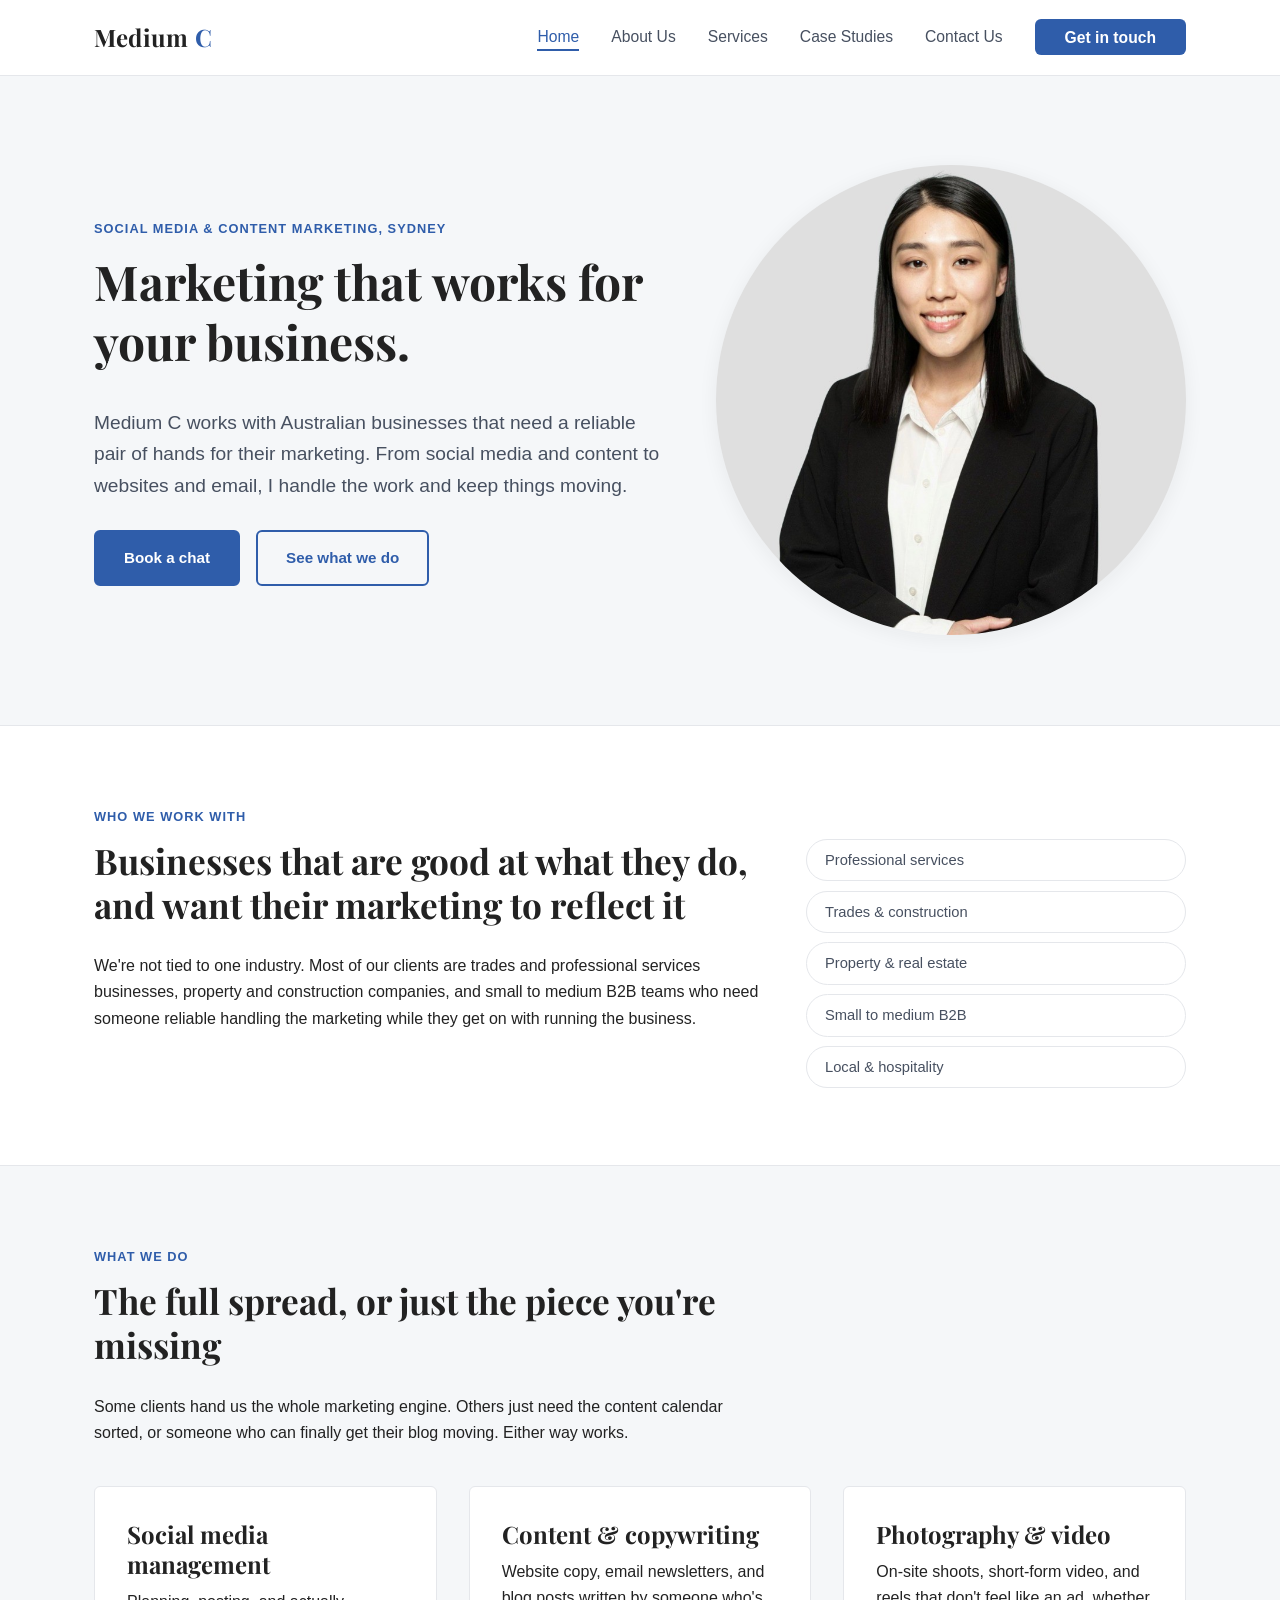
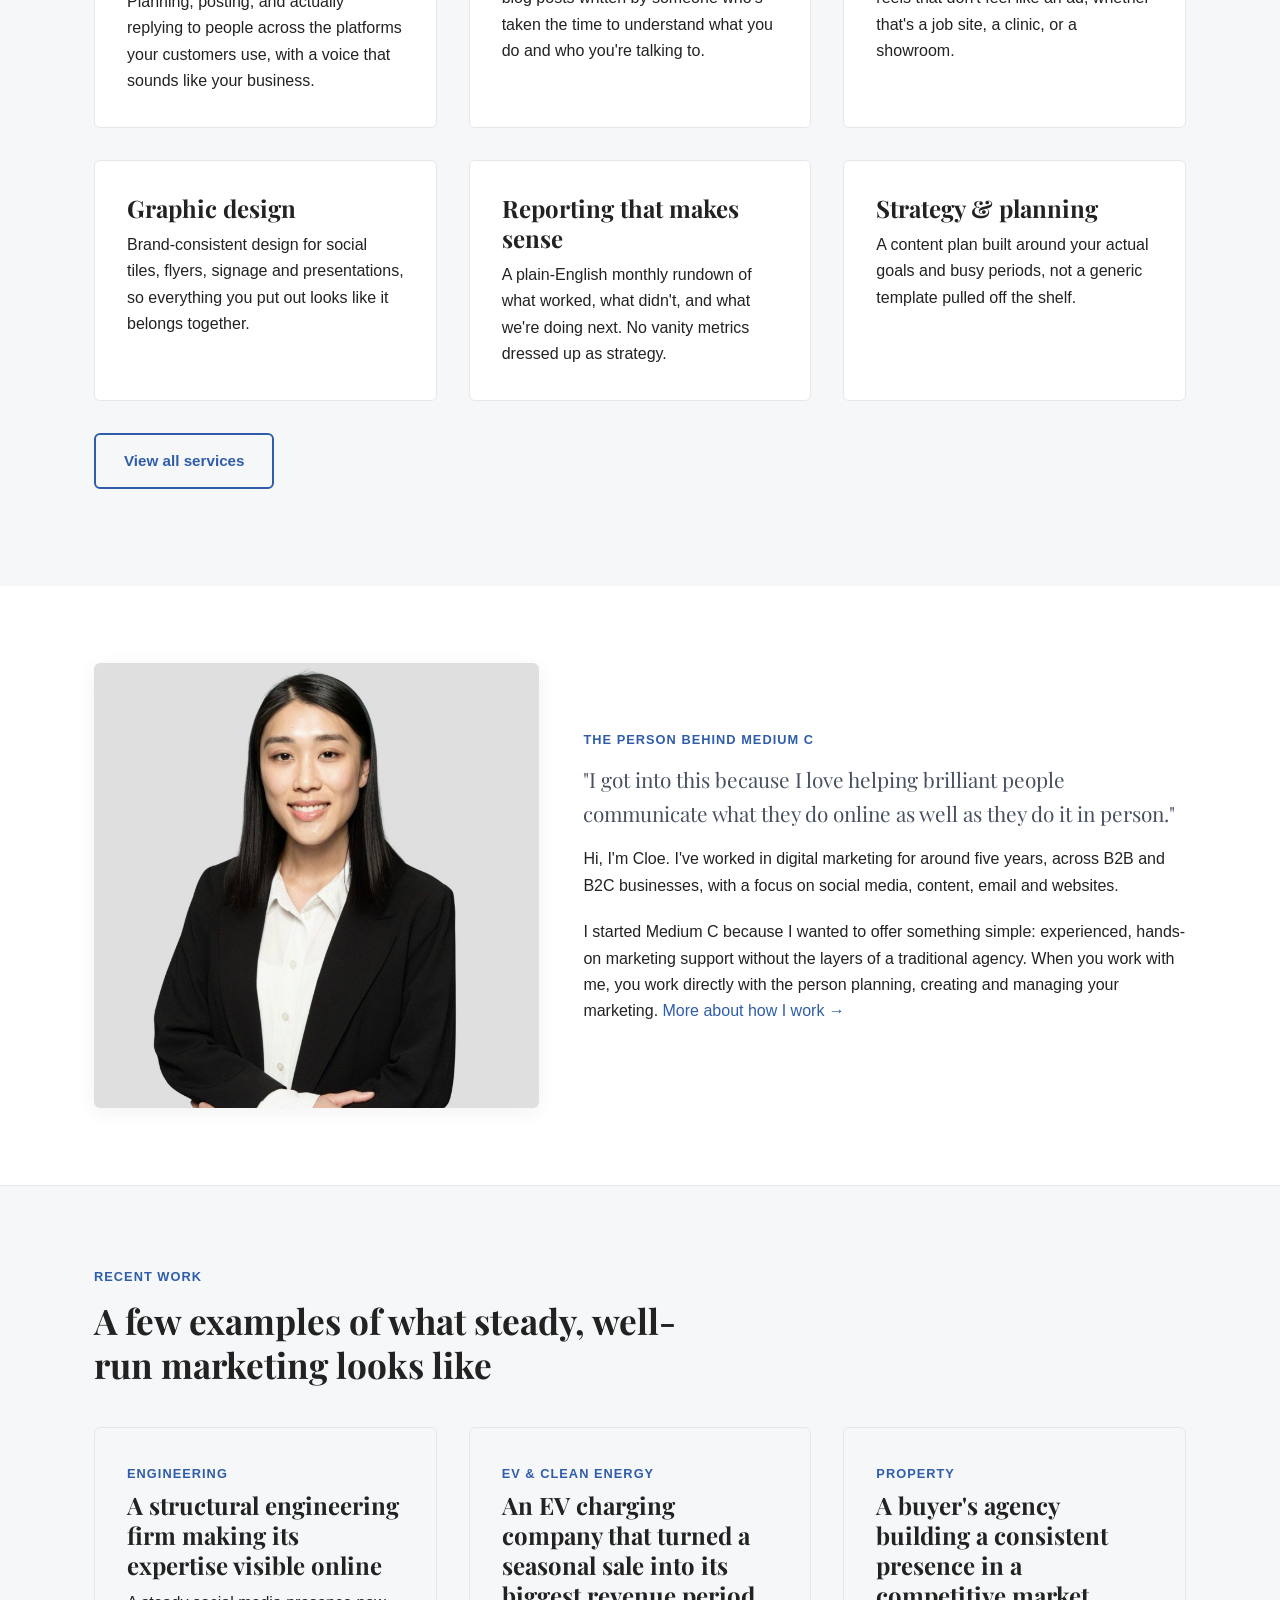
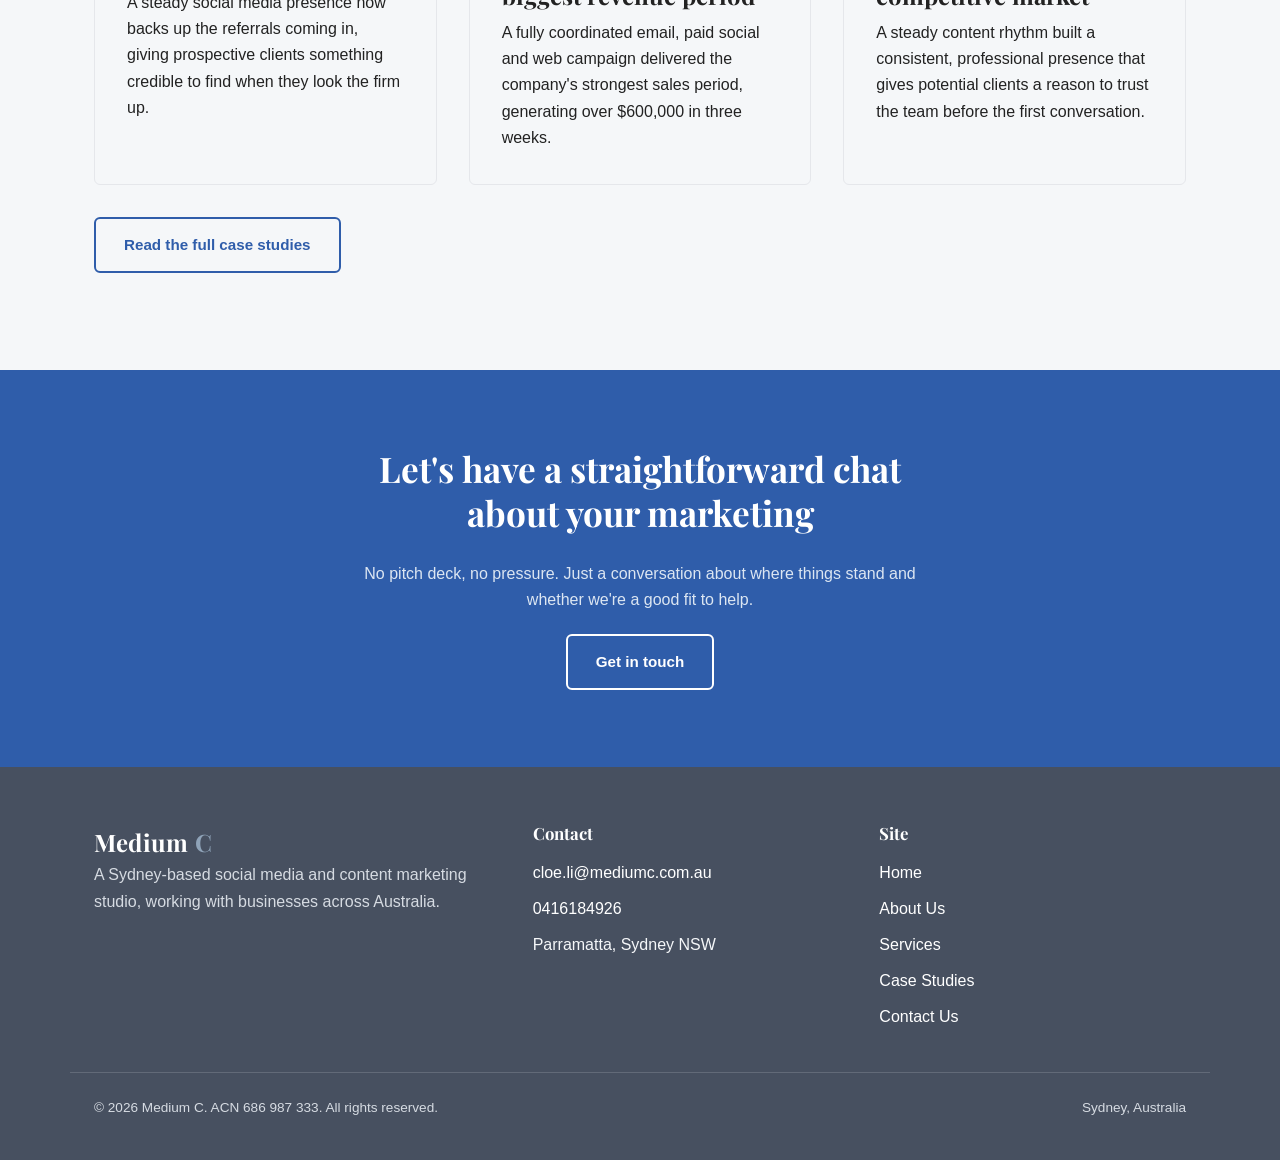
==== index.html @ 36d75d63 "Initial commit: Medium C marketing website Static multi-page site (Home, About, Services, Case Studi" ====
<!doctype html>
<html lang="en-AU">
<head>
  <meta charset="UTF-8">
  <meta name="viewport" content="width=device-width, initial-scale=1">
  <title>Medium C | Social Media &amp; Content Marketing, Sydney</title>
  <meta name="description" content="Medium C is a Sydney-based social media and content marketing studio helping businesses across professional services, trades, health, property and B2B tell their story well.">
  <link rel="preconnect" href="https://fonts.googleapis.com">
  <link rel="preconnect" href="https://fonts.gstatic.com" crossorigin>
  <link href="https://fonts.googleapis.com/css2?family=Playfair+Display:wght@600;700&display=swap" rel="stylesheet">
  <link rel="stylesheet" href="css/style.css">
</head>
<body>

  <a class="skip-link" href="#main">Skip to main content</a>

  <!-- ================= HEADER (shared across all pages) ================= -->
  <header class="site-header">
    <div class="container site-header__inner">
      <a class="logo" href="index.html">Medium <span>C</span></a>

      <button class="nav-toggle" type="button" aria-expanded="false" aria-controls="main-nav">
        <span class="visually-hidden">Menu</span>
        <span class="nav-toggle__bar"></span>
        <span class="nav-toggle__bar"></span>
        <span class="nav-toggle__bar"></span>
      </button>

      <nav class="main-nav" id="main-nav" aria-label="Primary">
        <ul class="main-nav__list">
          <li><a href="index.html" aria-current="page">Home</a></li>
          <li><a href="about.html">About Us</a></li>
          <li><a href="services.html">Services</a></li>
          <li><a href="case-studies.html">Case Studies</a></li>
          <li><a href="contact.html">Contact Us</a></li>
          <li><a class="btn btn--primary" href="contact.html">Get in touch</a></li>
        </ul>
      </nav>
    </div>
  </header>

  <main id="main">

    <!-- ================= HERO ================= -->
    <section class="hero">
      <div class="container hero__inner">
        <div>
          <p class="eyebrow">Social media &amp; content marketing, Sydney</p>
          <h1>Marketing that works for your business.</h1>
          <p class="lede">Medium C works with Australian businesses that need a reliable pair of hands for their marketing. From social media and content to websites and email, I handle the work and keep things moving.</p>
          <div class="hero__actions">
            <a class="btn btn--primary" href="contact.html">Book a chat</a>
            <a class="btn btn--outline" href="services.html">See what we do</a>
          </div>
        </div>
        <div>
          <img class="hero__image" src="images/founder.jpeg" alt="Cloe, founder of Medium C">
        </div>
      </div>
    </section>

    <!-- ================= WHO WE WORK WITH ================= -->
    <section class="section">
      <div class="container">
        <p class="eyebrow reveal">Who we work with</p>
        <div class="who-we-work-with">
          <div class="reveal">
            <h2>Businesses that are good at what they do, and want their marketing to reflect it</h2>
            <p>We're not tied to one industry. Most of our clients are trades and professional services businesses, property and construction companies, and small to medium B2B teams who need someone reliable handling the marketing while they get on with running the business.</p>
          </div>
          <ul class="audience-list audience-list--stacked reveal">
            <li>Professional services</li>
            <li>Trades &amp; construction</li>
            <li>Property &amp; real estate</li>
            <li>Small to medium B2B</li>
            <li>Local &amp; hospitality</li>
          </ul>
        </div>
      </div>
    </section>

    <!-- ================= SERVICES TEASER ================= -->
    <section class="section section--light section--border-top">
      <div class="container">
        <div class="section-intro reveal">
          <p class="eyebrow">What we do</p>
          <h2>The full spread, or just the piece you're missing</h2>
          <p>Some clients hand us the whole marketing engine. Others just need the content calendar sorted, or someone who can finally get their blog moving. Either way works.</p>
        </div>
        <div class="grid grid--3">
          <div class="card card--hover reveal">
            <h3>Social media management</h3>
            <p>Planning, posting, and actually replying to people across the platforms your customers use, with a voice that sounds like your business.</p>
          </div>
          <div class="card card--hover reveal">
            <h3>Content &amp; copywriting</h3>
            <p>Website copy, email newsletters, and blog posts written by someone who's taken the time to understand what you do and who you're talking to.</p>
          </div>
          <div class="card card--hover reveal">
            <h3>Photography &amp; video</h3>
            <p>On-site shoots, short-form video, and reels that don't feel like an ad, whether that's a job site, a clinic, or a showroom.</p>
          </div>
          <div class="card card--hover reveal">
            <h3>Graphic design</h3>
            <p>Brand-consistent design for social tiles, flyers, signage and presentations, so everything you put out looks like it belongs together.</p>
          </div>
          <div class="card card--hover reveal">
            <h3>Reporting that makes sense</h3>
            <p>A plain-English monthly rundown of what worked, what didn't, and what we're doing next. No vanity metrics dressed up as strategy.</p>
          </div>
          <div class="card card--hover reveal">
            <h3>Strategy &amp; planning</h3>
            <p>A content plan built around your actual goals and busy periods, not a generic template pulled off the shelf.</p>
          </div>
        </div>
        <p class="reveal" style="margin-top: 2rem;"><a class="btn btn--outline" href="services.html">View all services</a></p>
      </div>
    </section>

    <!-- ================= THE PERSON BEHIND MEDIUM C ================= -->
    <section class="section founder-band">
      <div class="container founder-band__inner">
        <img class="founder-photo" src="images/founder.jpeg" alt="Cloe, founder of Medium C">
        <div class="reveal">
          <p class="eyebrow">The person behind Medium C</p>
          <p class="founder-band__quote">"I got into this because I love helping brilliant people communicate what they do online as well as they do it in person."</p>
          <p>Hi, I'm Cloe. I've worked in digital marketing for around five years, across B2B and B2C businesses, with a focus on social media, content, email and websites.</p>
          <p>I started Medium C because I wanted to offer something simple: experienced, hands-on marketing support without the layers of a traditional agency. When you work with me, you work directly with the person planning, creating and managing your marketing. <a href="about.html">More about how I work &rarr;</a></p>
        </div>
      </div>
    </section>

    <!-- ================= CASE STUDIES TEASER ================= -->
    <section class="section section--light section--border-top">
      <div class="container">
        <div class="section-intro reveal">
          <p class="eyebrow">Recent work</p>
          <h2>A few examples of what steady, well-run marketing looks like</h2>
        </div>
        <div class="grid grid--3">
          <div class="card card--light reveal">
            <p class="eyebrow" style="margin-bottom:0.4rem;">Engineering</p>
            <h3>A structural engineering firm making its expertise visible online</h3>
            <p>A steady social media presence now backs up the referrals coming in, giving prospective clients something credible to find when they look the firm up.</p>
          </div>
          <div class="card card--light reveal">
            <p class="eyebrow" style="margin-bottom:0.4rem;">EV &amp; clean energy</p>
            <h3>An EV charging company that turned a seasonal sale into its biggest revenue period</h3>
            <p>A fully coordinated email, paid social and web campaign delivered the company's strongest sales period, generating over $600,000 in three weeks.</p>
          </div>
          <div class="card card--light reveal">
            <p class="eyebrow" style="margin-bottom:0.4rem;">Property</p>
            <h3>A buyer's agency building a consistent presence in a competitive market</h3>
            <p>A steady content rhythm built a consistent, professional presence that gives potential clients a reason to trust the team before the first conversation.</p>
          </div>
        </div>
        <p class="reveal" style="margin-top: 2rem;"><a class="btn btn--outline" href="case-studies.html">Read the full case studies</a></p>
      </div>
    </section>

    <!-- ================= CTA BAND ================= -->
    <section class="section cta-band">
      <div class="container cta-band__inner reveal">
        <h2>Let's have a straightforward chat about your marketing</h2>
        <p>No pitch deck, no pressure. Just a conversation about where things stand and whether we're a good fit to help.</p>
        <a class="btn btn--outline-light" href="contact.html">Get in touch</a>
      </div>
    </section>

  </main>

  <!-- ================= FOOTER (shared across all pages) ================= -->
  <footer class="site-footer">
    <div class="container site-footer__inner">
      <div>
        <a class="logo" href="index.html">Medium <span>C</span></a>
        <p>A Sydney-based social media and content marketing studio, working with businesses across Australia.</p>
      </div>
      <div>
        <h3>Contact</h3>
        <ul class="site-footer__list">
          <li><a href="mailto:cloe.li@mediumc.com.au">cloe.li@mediumc.com.au</a></li>
          <li><a href="tel:0416184926">0416184926</a></li>
          <li>Parramatta, Sydney NSW</li>
        </ul>
      </div>
      <div>
        <h3>Site</h3>
        <ul class="site-footer__list">
          <li><a href="index.html">Home</a></li>
          <li><a href="about.html">About Us</a></li>
          <li><a href="services.html">Services</a></li>
          <li><a href="case-studies.html">Case Studies</a></li>
          <li><a href="contact.html">Contact Us</a></li>
        </ul>
      </div>
    </div>
    <div class="container site-footer__bottom">
      <p>&copy; <span id="year">2026</span> Medium C. ACN 686 987 333. All rights reserved.</p>
      <p>Sydney, Australia</p>
    </div>
  </footer>

  <script src="js/main.js"></script>
</body>
</html>
---- css/style.css ----
/* ==========================================================================
   Medium C — shared stylesheet
   A single stylesheet is used across all pages (no build step, no framework).
   Sections are ordered: variables > reset > base type > layout helpers >
   header/nav > buttons/forms > page-specific sections > footer > responsive.
   ========================================================================== */

/* ---- Design tokens -------------------------------------------------- */
:root {
  --colour-primary: #2F5DAA;   /* Primary Blue */
  --colour-secondary: #475060; /* Secondary Grey */
  --colour-accent: #8FA3B8;    /* Accent */
  --colour-bg-light: #F5F7F9;  /* Light background */
  --colour-border: #E5E7EB;    /* Borders */
  --colour-white: #FFFFFF;
  --colour-black: #222222;

  --font-heading: 'Playfair Display', Georgia, 'Times New Roman', serif;
  --font-body: 'Helvetica World', Helvetica, Arial, sans-serif;

  --max-width: 1140px;
  --gutter: 1.5rem;

  --radius: 6px;
  --shadow-soft: 0 4px 20px rgba(34, 34, 34, 0.06);

  --transition-fast: 0.2s ease;
  --transition-slow: 0.6s ease;
}

/* ---- Reset ------------------------------------------------------------ */
*,
*::before,
*::after {
  box-sizing: border-box;
}

html {
  scroll-behavior: smooth;
}

body {
  margin: 0;
  font-family: var(--font-body);
  font-size: 1rem;
  line-height: 1.65;
  color: var(--colour-black);
  background-color: var(--colour-white);
  -webkit-font-smoothing: antialiased;
}

img {
  max-width: 100%;
  height: auto;
  display: block;
}

a {
  color: var(--colour-primary);
  text-decoration: none;
}

a:hover {
  text-decoration: underline;
}

ul,
ol {
  padding-left: 1.25rem;
}

/* Visible, consistent focus state for keyboard users on every interactive element */
a:focus-visible,
button:focus-visible,
input:focus-visible,
textarea:focus-visible,
select:focus-visible {
  outline: 3px solid var(--colour-primary);
  outline-offset: 2px;
}

/* Skip link — hidden until focused, first thing in the tab order */
.skip-link {
  position: absolute;
  left: -999px;
  top: auto;
  background: var(--colour-primary);
  color: var(--colour-white);
  padding: 0.75rem 1.25rem;
  z-index: 1000;
  border-radius: 0 0 var(--radius) 0;
}

.skip-link:focus {
  left: 0;
  top: 0;
}

/* Visually hidden but still available to assistive tech */
.visually-hidden {
  position: absolute;
  width: 1px;
  height: 1px;
  padding: 0;
  margin: -1px;
  overflow: hidden;
  clip: rect(0, 0, 0, 0);
  white-space: nowrap;
  border: 0;
}

/* ---- Typography --------------------------------------------------- */
h1,
h2,
h3,
h4 {
  font-family: var(--font-heading);
  font-weight: 700;
  line-height: 1.25;
  color: var(--colour-black);
  margin: 0 0 0.75em;
}

h1 {
  font-size: clamp(2.1rem, 4vw, 3rem);
}

h2 {
  font-size: clamp(1.6rem, 3vw, 2.2rem);
}

h3 {
  font-size: clamp(1.2rem, 2vw, 1.5rem);
}

p {
  margin: 0 0 1.25em;
}

.lede {
  font-size: 1.2rem;
  color: var(--colour-secondary);
}

.eyebrow {
  display: inline-block;
  font-family: var(--font-body);
  font-size: 0.8rem;
  font-weight: 700;
  letter-spacing: 0.08em;
  text-transform: uppercase;
  color: var(--colour-primary);
  margin-bottom: 0.75rem;
}

.section-intro {
  max-width: 640px;
  margin: 0 0 2.5rem;
}

/* ---- Layout helpers -------------------------------------------------- */
.container {
  width: 100%;
  max-width: var(--max-width);
  margin-inline: auto;
  padding-inline: var(--gutter);
}

.section {
  padding-block: clamp(3rem, 6vw, 5.5rem);
}

.section--tight {
  padding-block: clamp(2rem, 4vw, 3.5rem);
}

.section--light {
  background-color: var(--colour-bg-light);
}

.section--border-top {
  border-top: 1px solid var(--colour-border);
}

.grid {
  display: grid;
  gap: 2rem;
}

.grid--3 {
  grid-template-columns: repeat(3, 1fr);
}

.grid--2 {
  grid-template-columns: repeat(2, 1fr);
}

.text-center {
  text-align: center;
}

.mx-auto {
  margin-inline: auto;
}

/* Simple fade/slide-in used sparingly for a calm, editorial feel */
.reveal {
  opacity: 0;
  transform: translateY(16px);
  transition: opacity var(--transition-slow), transform var(--transition-slow);
}

.reveal.is-visible {
  opacity: 1;
  transform: translateY(0);
}

@media (prefers-reduced-motion: reduce) {
  .reveal {
    opacity: 1;
    transform: none;
    transition: none;
  }
  html {
    scroll-behavior: auto;
  }
}

/* ---- Buttons ----------------------------------------------------------- */
.btn {
  display: inline-block;
  font-family: var(--font-body);
  font-weight: 700;
  font-size: 0.95rem;
  padding: 0.85rem 1.75rem;
  border-radius: var(--radius);
  border: 2px solid transparent;
  cursor: pointer;
  transition: background-color var(--transition-fast), color var(--transition-fast), border-color var(--transition-fast);
}

.btn:hover {
  text-decoration: none;
}

.btn--primary {
  background-color: var(--colour-primary);
  color: var(--colour-white);
  border-color: var(--colour-primary);
}

.btn--primary:hover {
  background-color: #244b8a;
  border-color: #244b8a;
}

.btn--outline {
  background-color: transparent;
  color: var(--colour-primary);
  border-color: var(--colour-primary);
}

.btn--outline:hover {
  background-color: var(--colour-primary);
  color: var(--colour-white);
}

.btn--outline-light {
  background-color: transparent;
  color: var(--colour-white);
  border-color: var(--colour-white);
}

.btn--outline-light:hover {
  background-color: var(--colour-white);
  color: var(--colour-primary);
}

/* ---- Site header / nav -------------------------------------------------- */
.site-header {
  border-bottom: 1px solid var(--colour-border);
  background-color: var(--colour-white);
  position: sticky;
  top: 0;
  z-index: 100;
}

.site-header__inner {
  display: flex;
  align-items: center;
  justify-content: space-between;
  padding-block: 1.1rem;
}

.logo {
  font-family: var(--font-heading);
  font-size: 1.5rem;
  font-weight: 700;
  color: var(--colour-black);
  letter-spacing: 0.01em;
}

.logo:hover {
  text-decoration: none;
  color: var(--colour-primary);
}

.logo span {
  color: var(--colour-primary);
}

.nav-toggle {
  display: none;
  background: none;
  border: 1px solid var(--colour-border);
  border-radius: var(--radius);
  padding: 0.5rem 0.6rem;
  cursor: pointer;
}

.nav-toggle__bar {
  display: block;
  width: 22px;
  height: 2px;
  background-color: var(--colour-black);
  margin: 4px 0;
  transition: transform var(--transition-fast), opacity var(--transition-fast);
}

.main-nav__list {
  display: flex;
  align-items: center;
  gap: 2rem;
  list-style: none;
  margin: 0;
  padding: 0;
}

.main-nav__list a {
  color: var(--colour-secondary);
  font-weight: 500;
  font-size: 0.98rem;
  padding-block: 0.25rem;
  border-bottom: 2px solid transparent;
}

.main-nav__list a:hover,
.main-nav__list a[aria-current="page"] {
  color: var(--colour-primary);
  text-decoration: none;
  border-bottom-color: var(--colour-primary);
}

.main-nav__list .btn {
  border-bottom: none;
}

/* .main-nav__list a's colour and weight rules would otherwise win (they include the
   <a> type selector) and override the button's white, bold text with the nav link styling */
.main-nav__list a.btn--primary,
.main-nav__list a.btn--primary:hover {
  color: var(--colour-white);
  font-weight: 700;
}

/* ---- Site footer ----------------------------------------------------- */
.site-footer {
  background-color: var(--colour-secondary);
  color: var(--colour-bg-light);
}

.site-footer a {
  color: var(--colour-white);
}

.site-footer__inner {
  display: grid;
  grid-template-columns: 1.3fr 1fr 1fr;
  gap: 2.5rem;
  padding-block: 3.5rem 2rem;
}

.site-footer h2,
.site-footer h3 {
  color: var(--colour-white);
  font-size: 1.05rem;
  margin-bottom: 1rem;
}

.site-footer .logo {
  color: var(--colour-white);
}

.site-footer .logo span {
  color: var(--colour-accent);
}

.site-footer p {
  color: #D6DBE2;
}

.site-footer__list {
  list-style: none;
  margin: 0;
  padding: 0;
}

.site-footer__list li {
  margin-bottom: 0.6rem;
}

.site-footer__bottom {
  border-top: 1px solid rgba(255, 255, 255, 0.15);
  padding-block: 1.5rem;
  font-size: 0.85rem;
  color: #B9C1CC;
  display: flex;
  flex-wrap: wrap;
  gap: 0.5rem 1.5rem;
  justify-content: space-between;
}

/* ==========================================================================
   Page-specific sections
   ========================================================================== */

/* ---- Hero (home) ---- */
.hero {
  background-color: var(--colour-bg-light);
  border-bottom: 1px solid var(--colour-border);
}

.hero__inner {
  display: grid;
  grid-template-columns: 1.1fr 0.9fr;
  gap: 3rem;
  align-items: center;
  padding-block: clamp(3rem, 7vw, 6rem);
}

.hero__actions {
  display: flex;
  gap: 1rem;
  flex-wrap: wrap;
  margin-top: 1.75rem;
}

.hero__image {
  border-radius: 50%;
  box-shadow: var(--shadow-soft);
  aspect-ratio: 1 / 1;
  object-fit: cover;
  width: 100%;
}

/* ---- Simple page header banner (inner pages) ---- */
.page-header {
  background-color: var(--colour-bg-light);
  border-bottom: 1px solid var(--colour-border);
  padding-block: clamp(2.5rem, 5vw, 4rem);
}

.page-header__inner > * {
  max-width: 680px;
}

/* ---- Who we work with: intro text beside a stacked list of tags ---- */
.who-we-work-with {
  display: grid;
  grid-template-columns: 1.4fr 0.8fr;
  gap: 3rem;
  /* Items stretch to the row's full height (the default), so the tag list below
     can be spread out with justify-content to match the text column's top and bottom */
}

/* ---- Industry / audience strip ---- */
.audience-list {
  display: flex;
  flex-wrap: wrap;
  gap: 0.75rem;
  list-style: none;
  margin: 0;
  padding: 0;
}

.audience-list--stacked {
  flex-direction: column;
  align-items: stretch;
  justify-content: space-between;
  gap: 0.6rem;
  /* Fills the grid cell (matching the text column's height), then space-between spreads
     the tags so the first and last line up with the top and bottom of that text */
  height: 100%;
}

.audience-list li {
  background-color: var(--colour-white);
  border: 1px solid var(--colour-border);
  border-radius: 999px;
  padding: 0.5rem 1.1rem;
  font-size: 0.92rem;
  color: var(--colour-secondary);
  transition: background-color var(--transition-fast), color var(--transition-fast), border-color var(--transition-fast);
}

.audience-list li:hover {
  background-color: var(--colour-primary);
  border-color: var(--colour-primary);
  color: var(--colour-white);
}

/* ---- Cards (services teaser, case studies teaser) ---- */
.card {
  background-color: var(--colour-white);
  border: 1px solid var(--colour-border);
  border-radius: var(--radius);
  padding: 2rem;
  height: 100%;
}

.card h3 {
  margin-bottom: 0.6rem;
}

.card p:last-child {
  margin-bottom: 0;
}

.card--light {
  background-color: var(--colour-bg-light);
}

/* "What we do" teaser cards: highlight to brand blue on hover, text turns white to stay readable */
.card--hover {
  transition: background-color var(--transition-fast), border-color var(--transition-fast), color var(--transition-fast);
}

.card--hover:hover {
  background-color: var(--colour-primary);
  border-color: var(--colour-primary);
  color: var(--colour-white);
}

.card--hover:hover h3,
.card--hover:hover p {
  color: var(--colour-white);
}

/* ---- Founder / "person behind" band ---- */
.founder-band__inner {
  display: grid;
  grid-template-columns: 0.85fr 1.15fr;
  gap: 2.75rem;
  align-items: center;
}

.founder-photo {
  border-radius: var(--radius);
  box-shadow: var(--shadow-soft);
  aspect-ratio: 1 / 1;
  object-fit: cover;
  width: 100%;
}

.founder-photo--large {
  aspect-ratio: 4 / 5;
}

.founder-photo--small {
  aspect-ratio: 1 / 1;
  max-width: 220px;
}

.founder-band__quote {
  font-family: var(--font-heading);
  font-size: 1.3rem;
  color: var(--colour-secondary);
  margin: 0 0 1rem;
}

/* ---- About page founder section ---- */
.founder-section__inner {
  display: grid;
  grid-template-columns: 0.8fr 1.2fr;
  gap: 3rem;
  align-items: start;
}

.founder-signature {
  font-family: var(--font-heading);
  font-size: 1.4rem;
  margin-top: 1.5rem;
}

/* ---- Values / process list ---- */
.value-list {
  list-style: none;
  margin: 0;
  padding: 0;
  display: grid;
  gap: 1.75rem;
}

.value-list li {
  display: grid;
  grid-template-columns: auto 1fr;
  gap: 1.25rem;
  align-items: baseline;
}

.value-list .value-number {
  font-family: var(--font-heading);
  font-size: 1.75rem;
  color: var(--colour-accent);
}

/* ---- Process steps (services page) ---- */
.process-list {
  list-style: none;
  margin: 0;
  padding: 0;
  counter-reset: step;
  display: grid;
  gap: 1.5rem;
}

.process-list li {
  counter-increment: step;
  position: relative;
  padding-left: 3.25rem;
}

.process-list li::before {
  content: counter(step);
  position: absolute;
  left: 0;
  top: 0;
  width: 2.25rem;
  height: 2.25rem;
  border-radius: 50%;
  background-color: var(--colour-primary);
  color: var(--colour-white);
  display: flex;
  align-items: center;
  justify-content: center;
  font-family: var(--font-heading);
  font-weight: 700;
}

/* ---- Testimonial / pull quote ---- */
.pull-quote {
  border-left: 4px solid var(--colour-primary);
  padding-left: 1.5rem;
  font-family: var(--font-heading);
  font-size: 1.35rem;
  color: var(--colour-black);
  margin: 2rem 0;
}

.pull-quote cite {
  display: block;
  font-family: var(--font-body);
  font-style: normal;
  font-size: 0.9rem;
  color: var(--colour-secondary);
  margin-top: 0.75rem;
}

/* ---- Case study cards ---- */
.case-study {
  border: 1px solid var(--colour-border);
  border-radius: var(--radius);
  padding: 2.25rem;
  margin-bottom: 2rem;
  background-color: var(--colour-white);
}

.case-study__meta {
  display: flex;
  flex-wrap: wrap;
  gap: 0.6rem;
  margin-bottom: 1rem;
}

.case-study__tag {
  font-size: 0.78rem;
  font-weight: 700;
  letter-spacing: 0.05em;
  text-transform: uppercase;
  color: var(--colour-primary);
  background-color: var(--colour-bg-light);
  border-radius: 999px;
  padding: 0.3rem 0.8rem;
}

.case-study__results {
  list-style: none;
  margin: 1.5rem 0 0;
  padding: 1.5rem 0 0;
  border-top: 1px solid var(--colour-border);
  display: grid;
  grid-template-columns: repeat(3, 1fr);
  gap: 1.5rem;
}

.case-study__results dt {
  font-size: 0.85rem;
  color: var(--colour-secondary);
  margin-bottom: 0.25rem;
}

.case-study__results dd {
  margin: 0;
  font-family: var(--font-heading);
  font-size: 1.15rem;
  color: var(--colour-primary);
}

/* ---- CTA band ---- */
.cta-band {
  background-color: var(--colour-primary);
  color: var(--colour-white);
}

.cta-band h2 {
  color: var(--colour-white);
}

.cta-band p {
  color: #DCE6F2;
}

.cta-band__inner {
  text-align: center;
  max-width: 620px;
  margin-inline: auto;
}

/* ---- Forms (contact page) ---- */
.contact-layout {
  display: grid;
  grid-template-columns: 1fr 0.7fr;
  gap: 3rem;
}

.form-field {
  margin-bottom: 1.4rem;
}

.form-field label {
  display: block;
  font-weight: 700;
  font-size: 0.92rem;
  margin-bottom: 0.4rem;
}

.form-field input,
.form-field textarea {
  width: 100%;
  font-family: var(--font-body);
  font-size: 1rem;
  padding: 0.75rem 0.9rem;
  border: 1px solid var(--colour-border);
  border-radius: var(--radius);
  background-color: var(--colour-white);
  color: var(--colour-black);
}

.form-field input:focus,
.form-field textarea:focus {
  border-color: var(--colour-primary);
}

.form-field--required label::after {
  content: " *";
  color: var(--colour-primary);
}

.form-note {
  font-size: 0.85rem;
  color: var(--colour-secondary);
  margin-top: -0.5rem;
  margin-bottom: 1.5rem;
}

/* Honeypot field for Web3Forms — display:none keeps it out of the accessibility
   tree and tab order for real visitors, while bots that fill in every field still trip it */
.honeypot-field {
  display: none;
}

.contact-card {
  background-color: var(--colour-bg-light);
  border: 1px solid var(--colour-border);
  border-radius: var(--radius);
  padding: 2rem;
  align-self: start;
}

.contact-card__photo {
  border-radius: var(--radius);
  aspect-ratio: 1 / 1;
  object-fit: cover;
  width: 140px;
  margin-bottom: 1.25rem;
}

.contact-details {
  list-style: none;
  margin: 1.5rem 0 0;
  padding: 1.5rem 0 0;
  border-top: 1px solid var(--colour-border);
}

.contact-details li {
  margin-bottom: 0.75rem;
}

.contact-details span {
  display: block;
  font-size: 0.8rem;
  color: var(--colour-secondary);
}

.form-success {
  background-color: var(--colour-bg-light);
  border: 1px solid var(--colour-border);
  border-radius: var(--radius);
  padding: 2rem;
  text-align: center;
}

/* ==========================================================================
   Responsive
   ========================================================================== */

@media (max-width: 900px) {
  .hero__inner,
  .founder-band__inner,
  .founder-section__inner,
  .contact-layout,
  .who-we-work-with {
    grid-template-columns: 1fr;
  }

  .hero__image,
  .founder-photo {
    max-width: 420px;
    margin-inline: auto;
  }

  .grid--3 {
    grid-template-columns: repeat(2, 1fr);
  }

  .site-footer__inner {
    grid-template-columns: 1fr 1fr;
  }
}

@media (max-width: 720px) {
  .nav-toggle {
    display: inline-flex;
    flex-direction: column;
    justify-content: center;
  }

  .main-nav {
    position: absolute;
    top: 100%;
    left: 0;
    right: 0;
    background-color: var(--colour-white);
    border-bottom: 1px solid var(--colour-border);
    box-shadow: var(--shadow-soft);
    max-height: 0;
    overflow: hidden;
    transition: max-height var(--transition-fast);
  }

  .main-nav.is-open {
    max-height: 400px;
  }

  .main-nav__list {
    flex-direction: column;
    align-items: flex-start;
    gap: 0;
    padding: 1rem var(--gutter) 1.5rem;
  }

  .main-nav__list li {
    width: 100%;
  }

  .main-nav__list a {
    display: block;
    padding: 0.75rem 0;
    border-bottom: 1px solid var(--colour-border);
  }

  .main-nav__list a[aria-current="page"] {
    border-bottom: 1px solid var(--colour-border);
  }

  .main-nav__list .btn {
    margin-top: 0.75rem;
    display: inline-block;
  }

  .nav-toggle[aria-expanded="true"] .nav-toggle__bar:nth-child(1) {
    transform: translateY(6px) rotate(45deg);
  }

  .nav-toggle[aria-expanded="true"] .nav-toggle__bar:nth-child(2) {
    opacity: 0;
  }

  .nav-toggle[aria-expanded="true"] .nav-toggle__bar:nth-child(3) {
    transform: translateY(-6px) rotate(-45deg);
  }
}

@media (max-width: 640px) {
  .grid--2,
  .grid--3 {
    grid-template-columns: 1fr;
  }

  .site-footer__inner {
    grid-template-columns: 1fr;
    padding-block: 2.5rem 1.5rem;
  }

  .case-study__results {
    grid-template-columns: 1fr;
    gap: 0.75rem;
  }

  .case-study {
    padding: 1.5rem;
  }
}
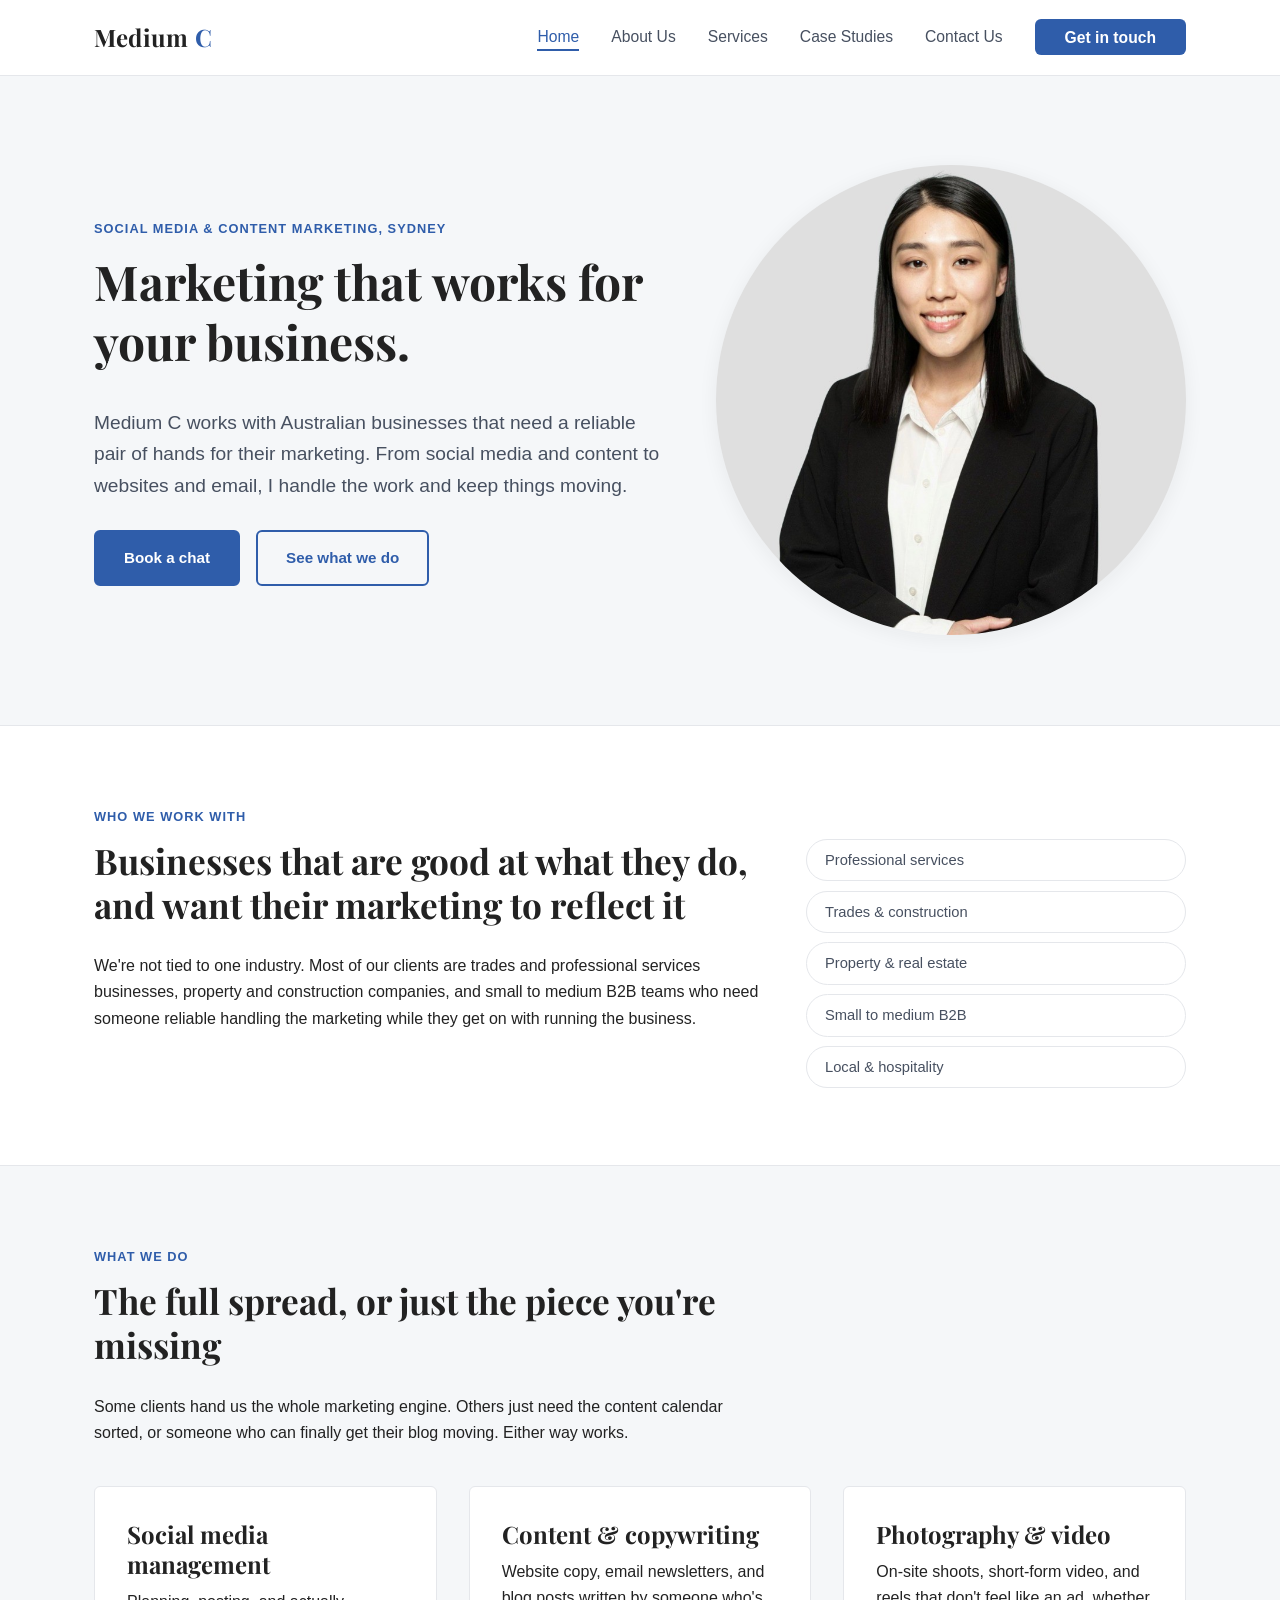
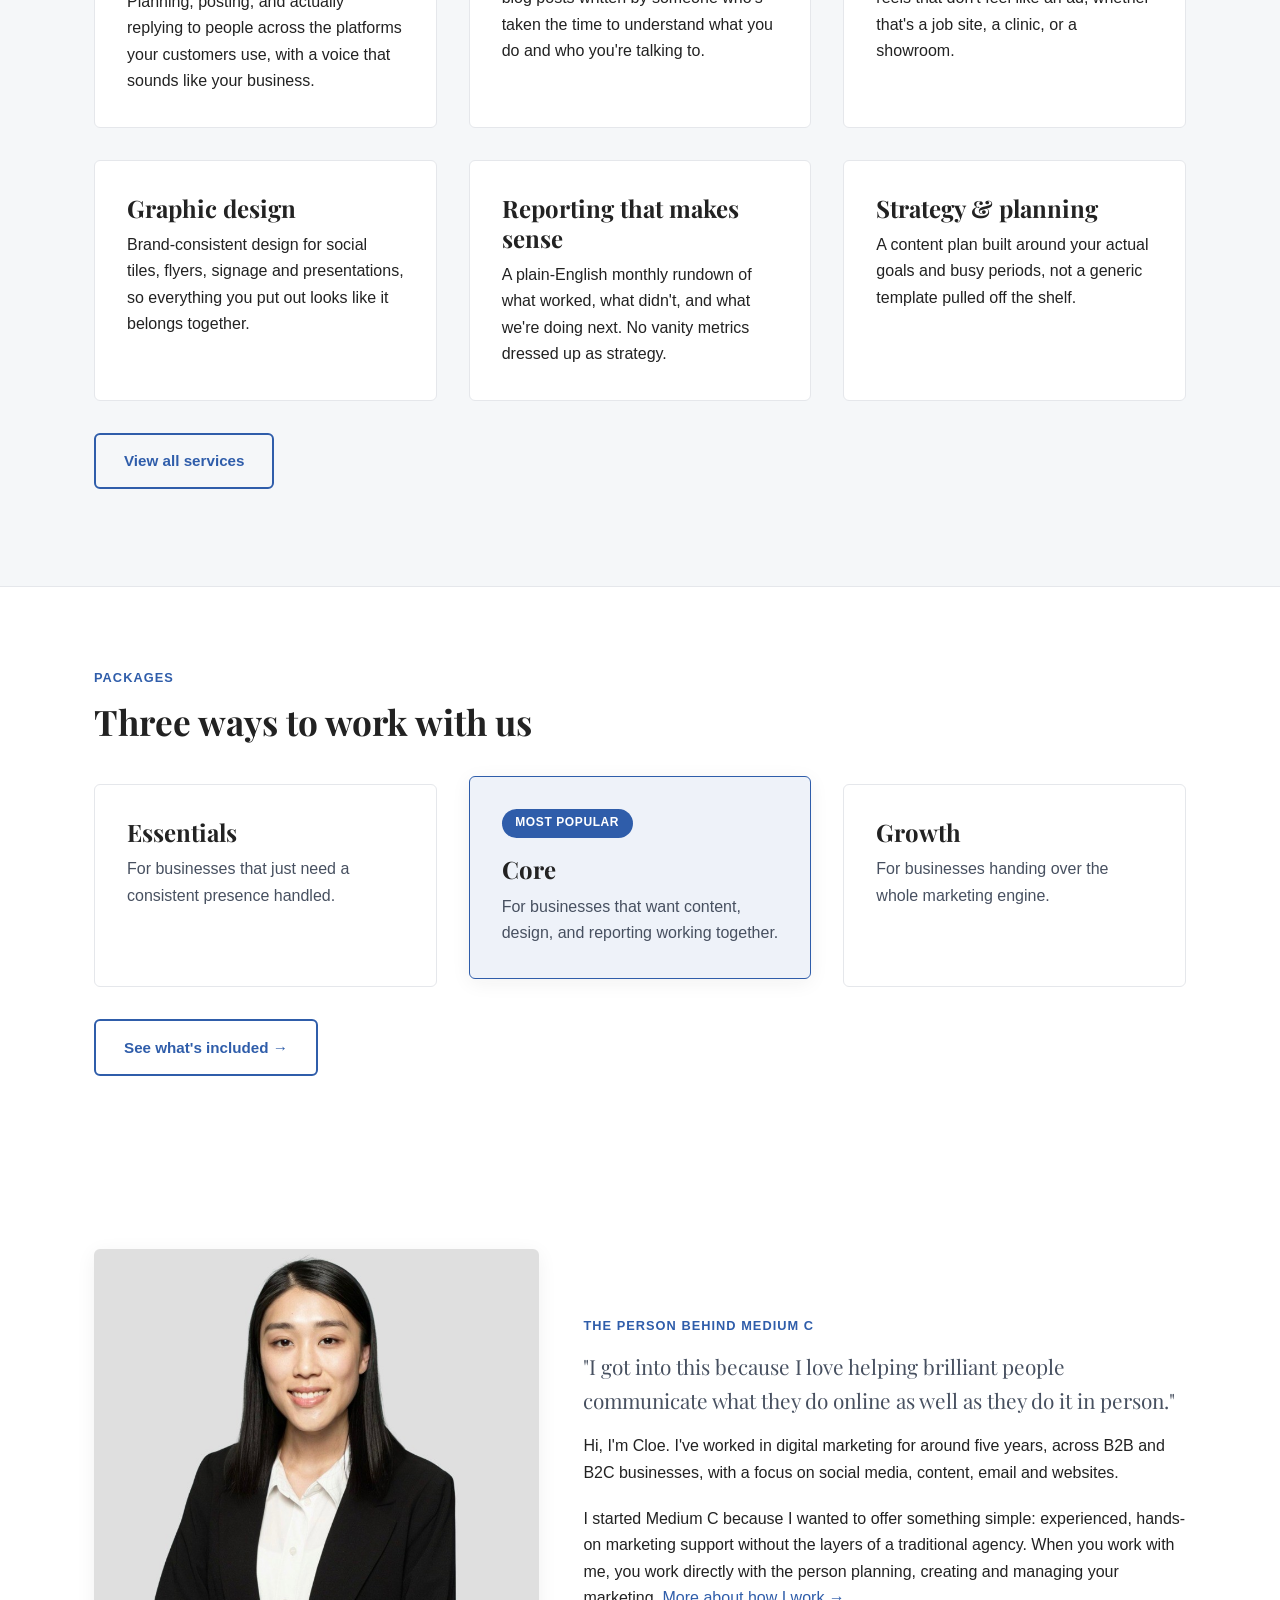
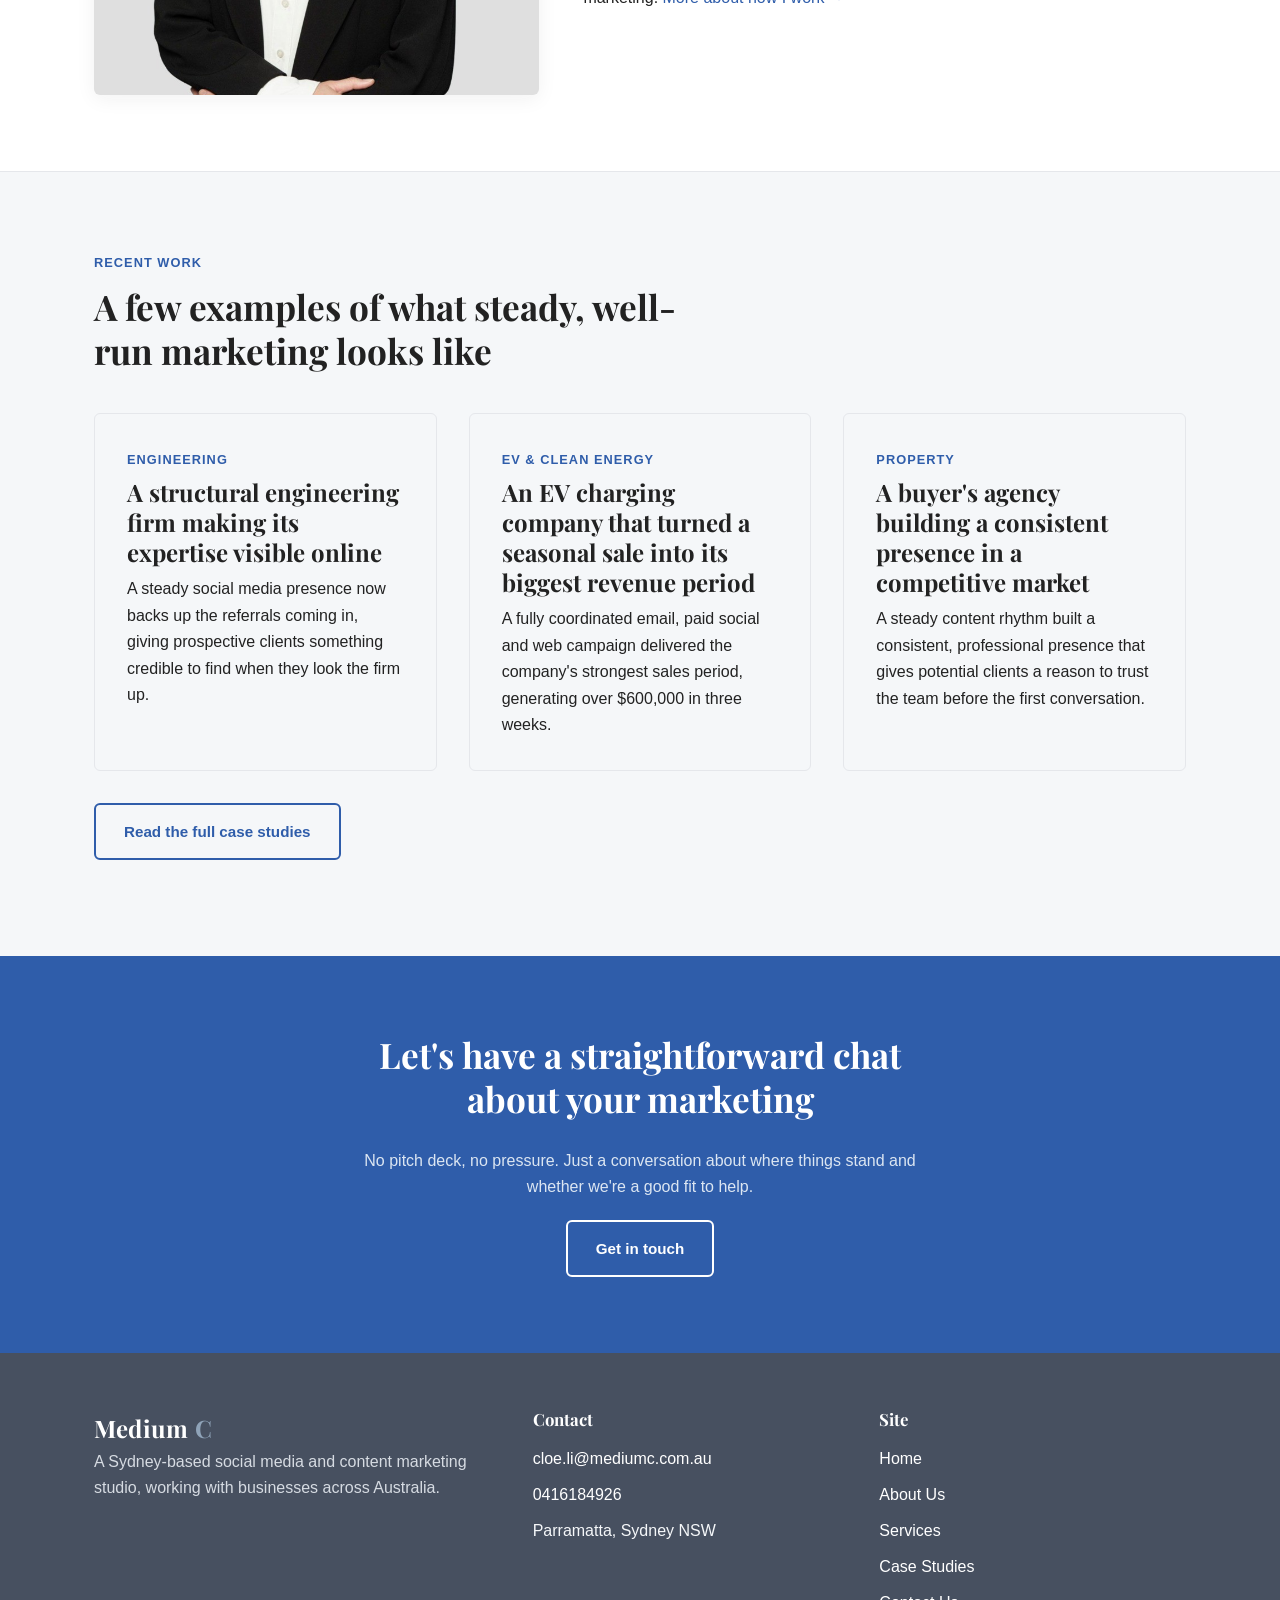
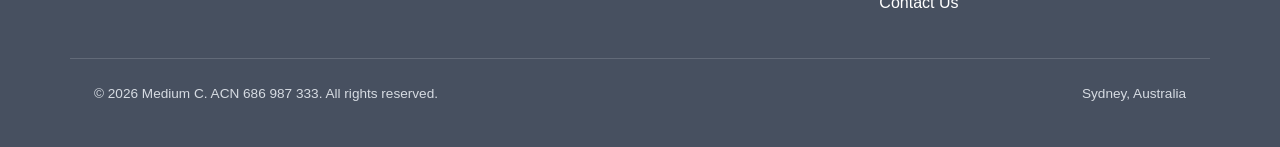
==== commit b5c4ca81: "Add three-tier packages section to Home and Services pages - Home: compact teaser (name + one-liner " ====
--- a/index.html
+++ b/index.html
@@ -117,6 +117,32 @@
       </div>
     </section>
 
+    <!-- ================= PACKAGES TEASER ================= -->
+    <section class="section section--border-top">
+      <div class="container">
+        <div class="section-intro reveal">
+          <p class="eyebrow">Packages</p>
+          <h2>Three ways to work with us</h2>
+        </div>
+        <div class="package-grid reveal">
+          <div class="card package-card">
+            <h3 class="package-card__name">Essentials</h3>
+            <p class="package-card__tagline">For businesses that just need a consistent presence handled.</p>
+          </div>
+          <div class="card package-card package-card--featured">
+            <p class="package-card__badge">Most popular</p>
+            <h3 class="package-card__name">Core</h3>
+            <p class="package-card__tagline">For businesses that want content, design, and reporting working together.</p>
+          </div>
+          <div class="card package-card">
+            <h3 class="package-card__name">Growth</h3>
+            <p class="package-card__tagline">For businesses handing over the whole marketing engine.</p>
+          </div>
+        </div>
+        <p class="reveal" style="margin-top: 2rem;"><a class="btn btn--outline" href="services.html#packages">See what's included &rarr;</a></p>
+      </div>
+    </section>
+
     <!-- ================= THE PERSON BEHIND MEDIUM C ================= -->
     <section class="section founder-band">
       <div class="container founder-band__inner">
--- a/css/style.css
+++ b/css/style.css
@@ -546,6 +546,81 @@
   color: var(--colour-white);
 }
 
+/* ---- Package cards (home teaser + Services full cards) ----
+   Built on top of .card so they match the capabilities grid; .package-card
+   just adds the flex layout and the "featured" (Core) treatment. */
+.package-grid {
+  display: grid;
+  grid-template-columns: repeat(3, 1fr);
+  gap: 2rem;
+}
+
+.package-card {
+  display: flex;
+  flex-direction: column;
+  transition: transform var(--transition-fast), box-shadow var(--transition-fast);
+}
+
+.package-card__badge {
+  display: inline-block;
+  align-self: flex-start;
+  background-color: var(--colour-primary);
+  color: var(--colour-white);
+  font-size: 0.75rem;
+  font-weight: 700;
+  letter-spacing: 0.05em;
+  text-transform: uppercase;
+  border-radius: 999px;
+  padding: 0.3rem 0.85rem;
+  margin-bottom: 1rem;
+}
+
+.package-card__name {
+  margin-bottom: 0.5rem;
+}
+
+.package-card__tagline {
+  color: var(--colour-secondary);
+}
+
+.package-card__list {
+  list-style: none;
+  margin: 0 0 1.75rem;
+  padding: 0;
+  flex-grow: 1;
+}
+
+.package-card__list li {
+  position: relative;
+  padding-left: 1.4rem;
+  margin-bottom: 0.75rem;
+  color: var(--colour-black);
+}
+
+.package-card__list li::before {
+  content: "";
+  position: absolute;
+  left: 0;
+  top: 0.55em;
+  width: 7px;
+  height: 7px;
+  border-radius: 50%;
+  background-color: var(--colour-primary);
+}
+
+.package-card__cta {
+  margin-top: auto;
+  align-self: flex-start;
+}
+
+/* Core: the "most popular" tier gets a subtle blue-tinted lift above its siblings */
+.package-card--featured {
+  border-color: var(--colour-primary);
+  background-color: #EEF2F9;
+  box-shadow: var(--shadow-soft);
+  transform: translateY(-8px);
+}
+
 /* ---- Founder / "person behind" band ---- */
 .founder-band__inner {
   display: grid;
@@ -839,8 +914,14 @@
   .founder-band__inner,
   .founder-section__inner,
   .contact-layout,
-  .who-we-work-with {
+  .who-we-work-with,
+  .package-grid {
     grid-template-columns: 1fr;
+  }
+
+  /* No room for the "raised" featured card once everything's stacked in one column */
+  .package-card--featured {
+    transform: none;
   }
 
   .hero__image,
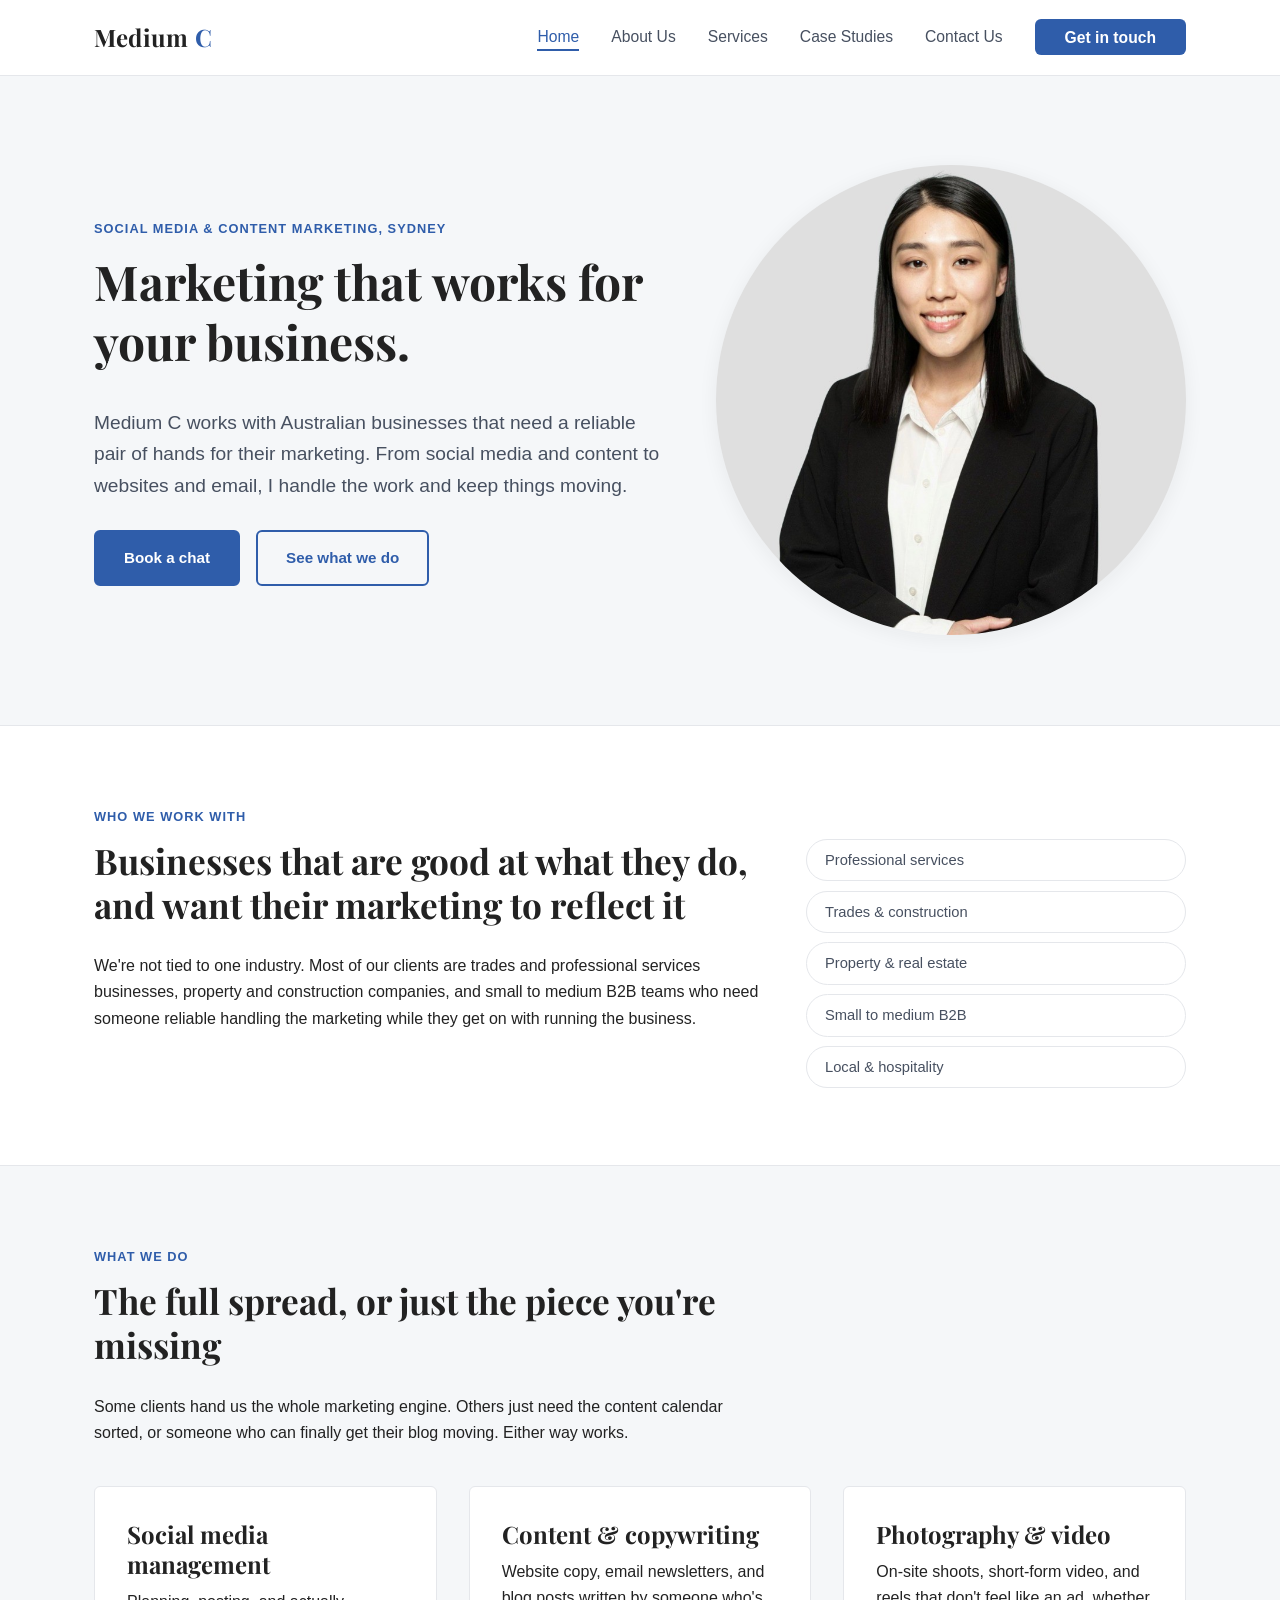
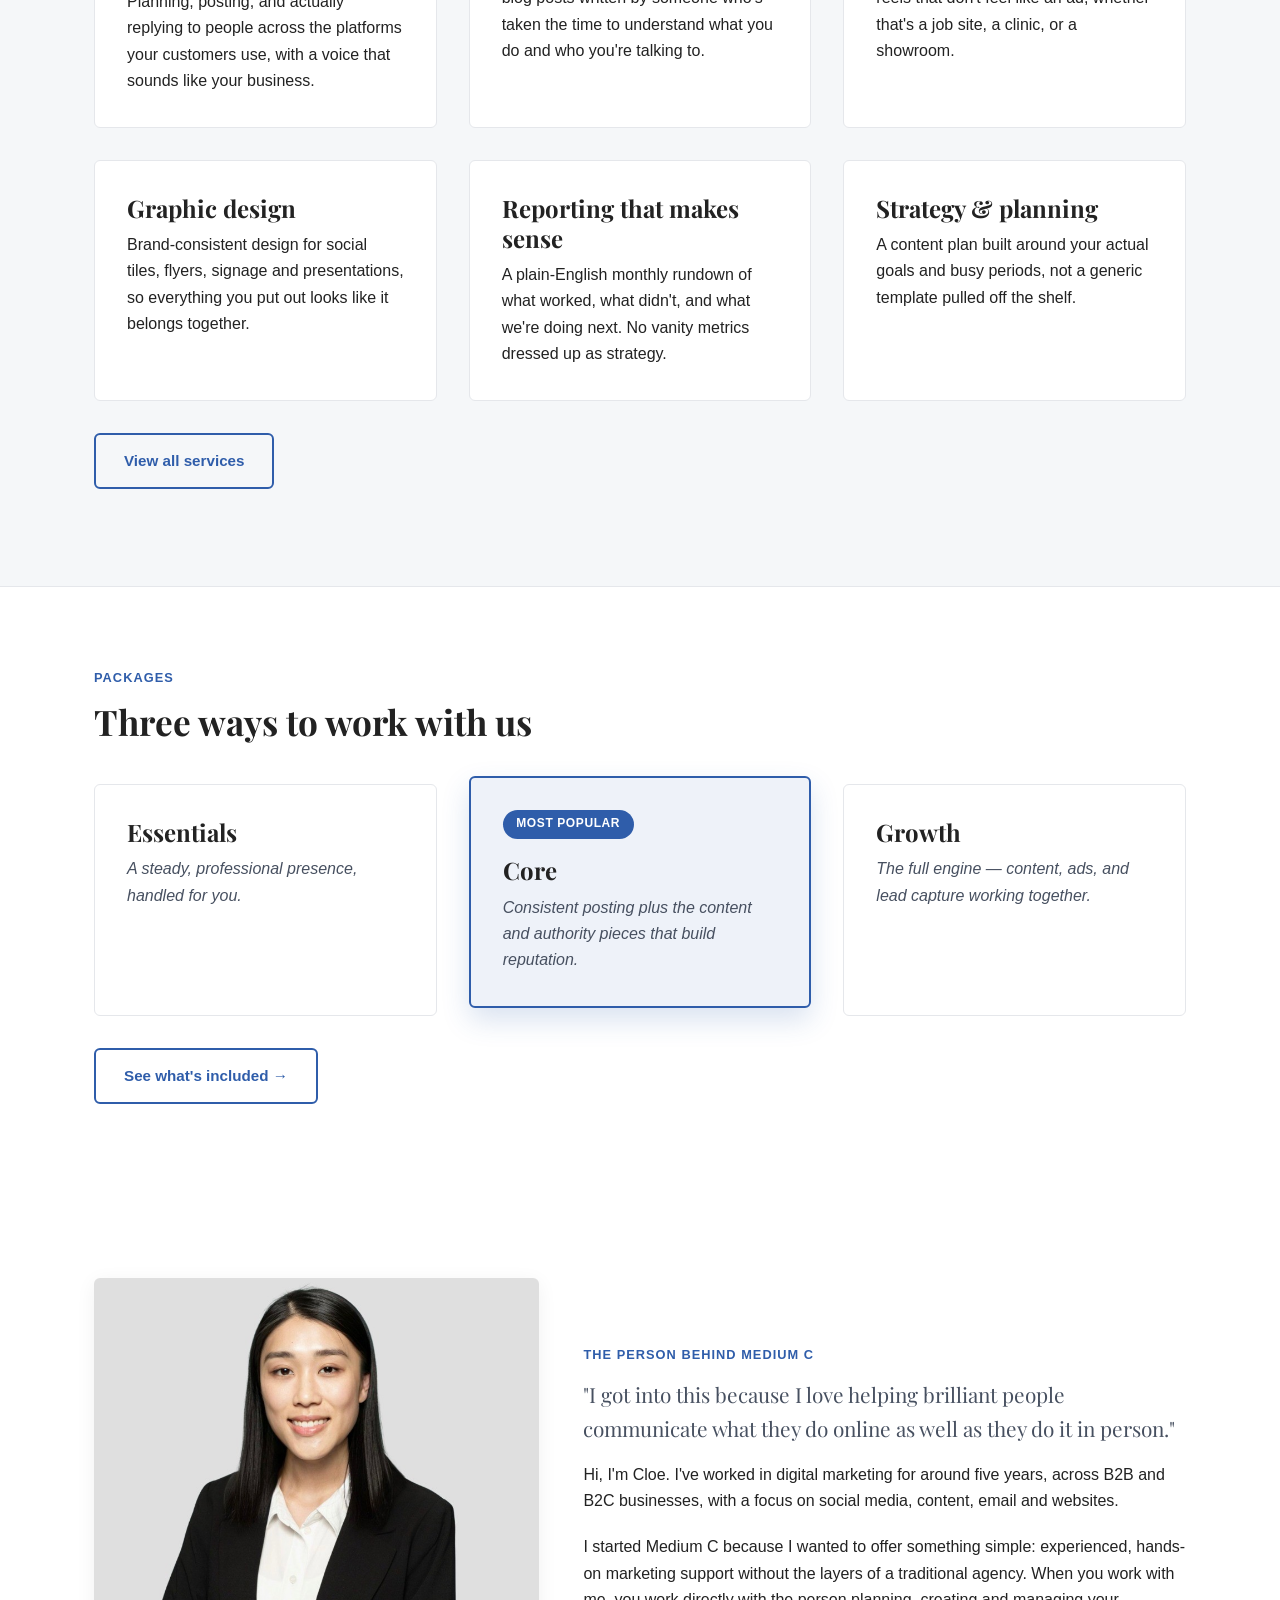
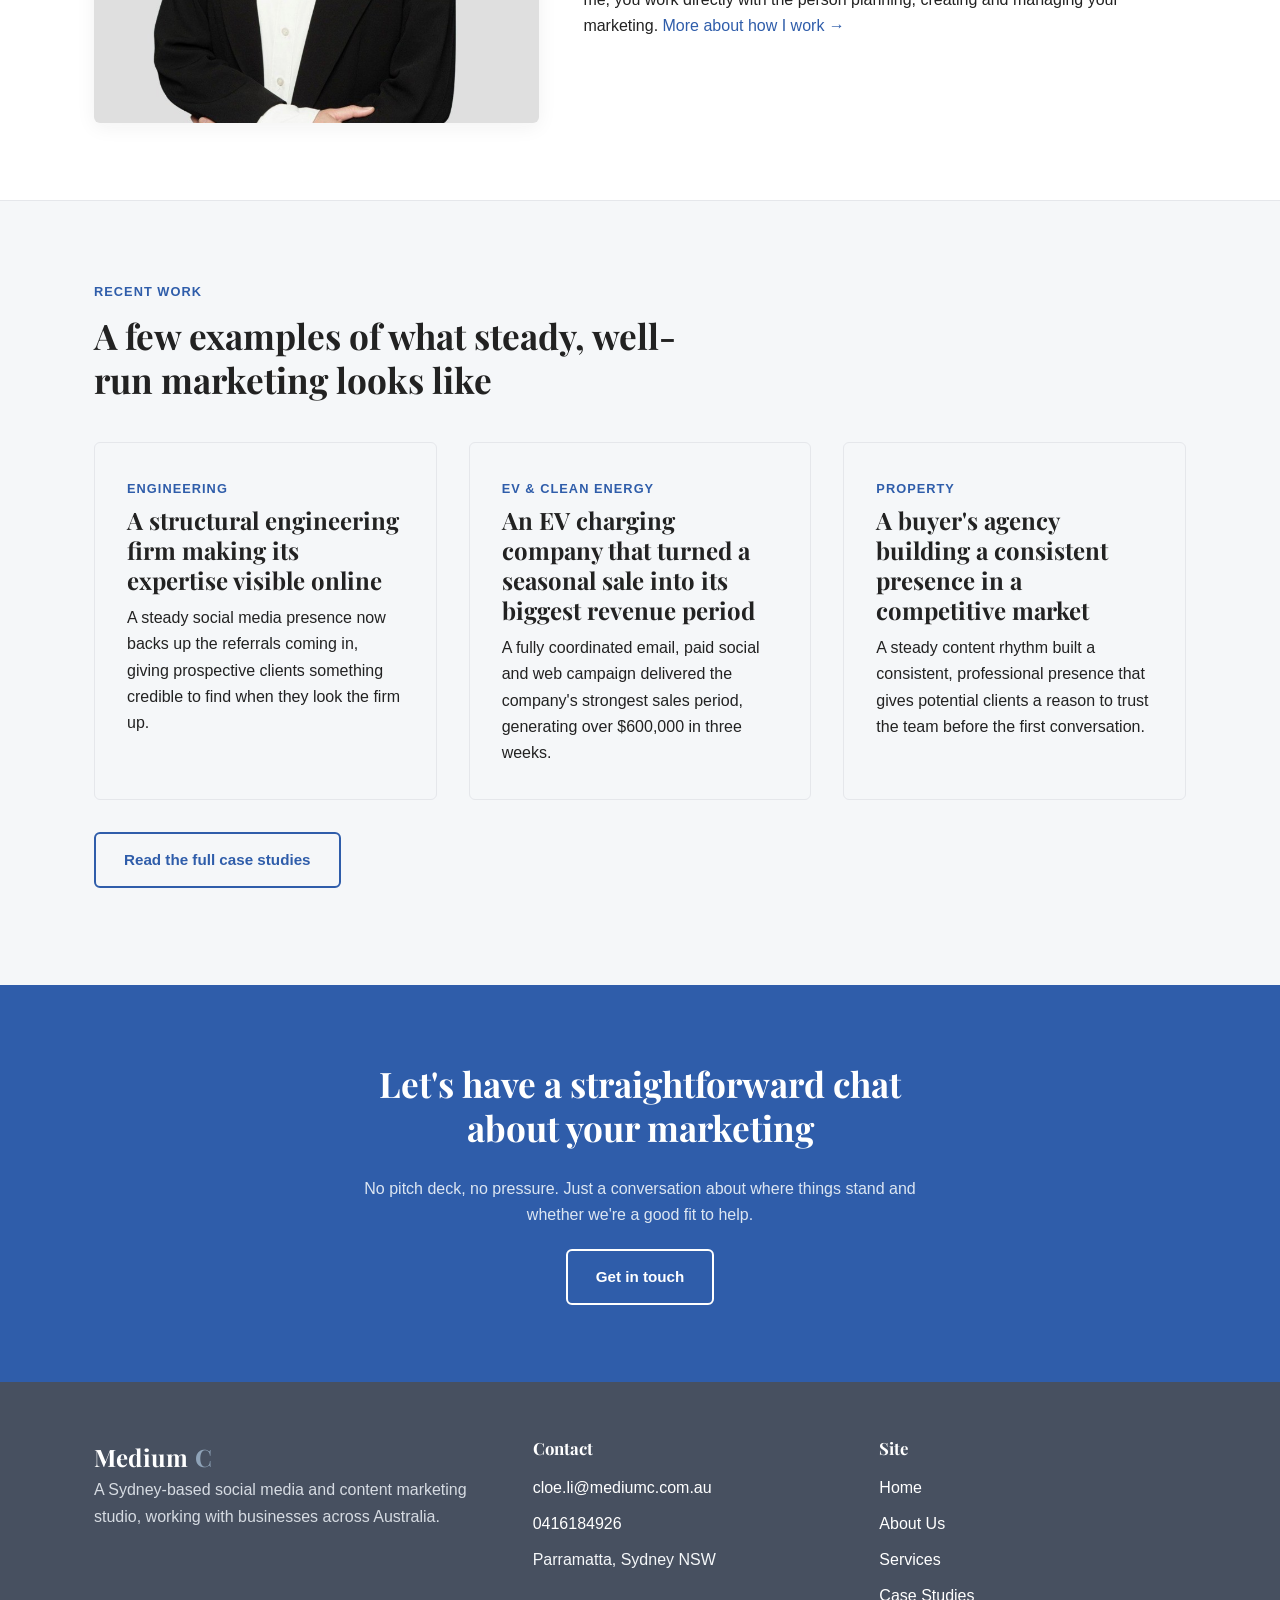
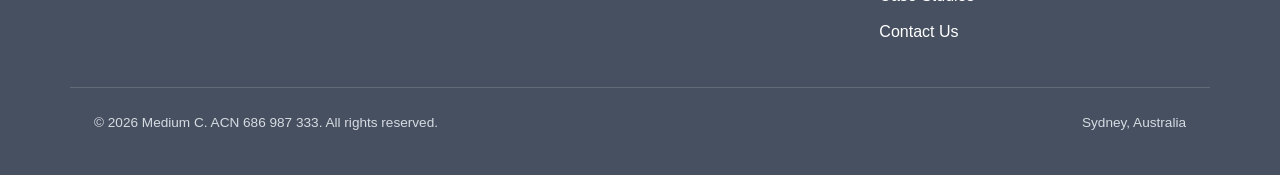
==== commit b33833ff: "Rework packages section: layout fix + full copy rewrite - Package grid now breaks to a single column" ====
--- a/index.html
+++ b/index.html
@@ -127,16 +127,16 @@
         <div class="package-grid reveal">
           <div class="card package-card">
             <h3 class="package-card__name">Essentials</h3>
-            <p class="package-card__tagline">For businesses that just need a consistent presence handled.</p>
+            <p class="package-card__tagline">A steady, professional presence, handled for you.</p>
           </div>
           <div class="card package-card package-card--featured">
             <p class="package-card__badge">Most popular</p>
             <h3 class="package-card__name">Core</h3>
-            <p class="package-card__tagline">For businesses that want content, design, and reporting working together.</p>
+            <p class="package-card__tagline">Consistent posting plus the content and authority pieces that build reputation.</p>
           </div>
           <div class="card package-card">
             <h3 class="package-card__name">Growth</h3>
-            <p class="package-card__tagline">For businesses handing over the whole marketing engine.</p>
+            <p class="package-card__tagline">The full engine &mdash; content, ads, and lead capture working together.</p>
           </div>
         </div>
         <p class="reveal" style="margin-top: 2rem;"><a class="btn btn--outline" href="services.html#packages">See what's included &rarr;</a></p>
--- a/css/style.css
+++ b/css/style.css
@@ -581,6 +581,7 @@
 
 .package-card__tagline {
   color: var(--colour-secondary);
+  font-style: italic;
 }
 
 .package-card__list {
@@ -616,8 +617,9 @@
 /* Core: the "most popular" tier gets a subtle blue-tinted lift above its siblings */
 .package-card--featured {
   border-color: var(--colour-primary);
+  border-width: 2px;
   background-color: #EEF2F9;
-  box-shadow: var(--shadow-soft);
+  box-shadow: 0 12px 28px rgba(47, 93, 170, 0.18);
   transform: translateY(-8px);
 }
 
@@ -914,14 +916,8 @@
   .founder-band__inner,
   .founder-section__inner,
   .contact-layout,
-  .who-we-work-with,
-  .package-grid {
+  .who-we-work-with {
     grid-template-columns: 1fr;
-  }
-
-  /* No room for the "raised" featured card once everything's stacked in one column */
-  .package-card--featured {
-    transform: none;
   }
 
   .hero__image,
@@ -936,6 +932,18 @@
 
   .site-footer__inner {
     grid-template-columns: 1fr 1fr;
+  }
+}
+
+/* Packages: three columns down to a single stacked column below ~768px */
+@media (max-width: 768px) {
+  .package-grid {
+    grid-template-columns: 1fr;
+  }
+
+  /* No room for the "raised" featured card once everything's stacked in one column */
+  .package-card--featured {
+    transform: none;
   }
 }
 
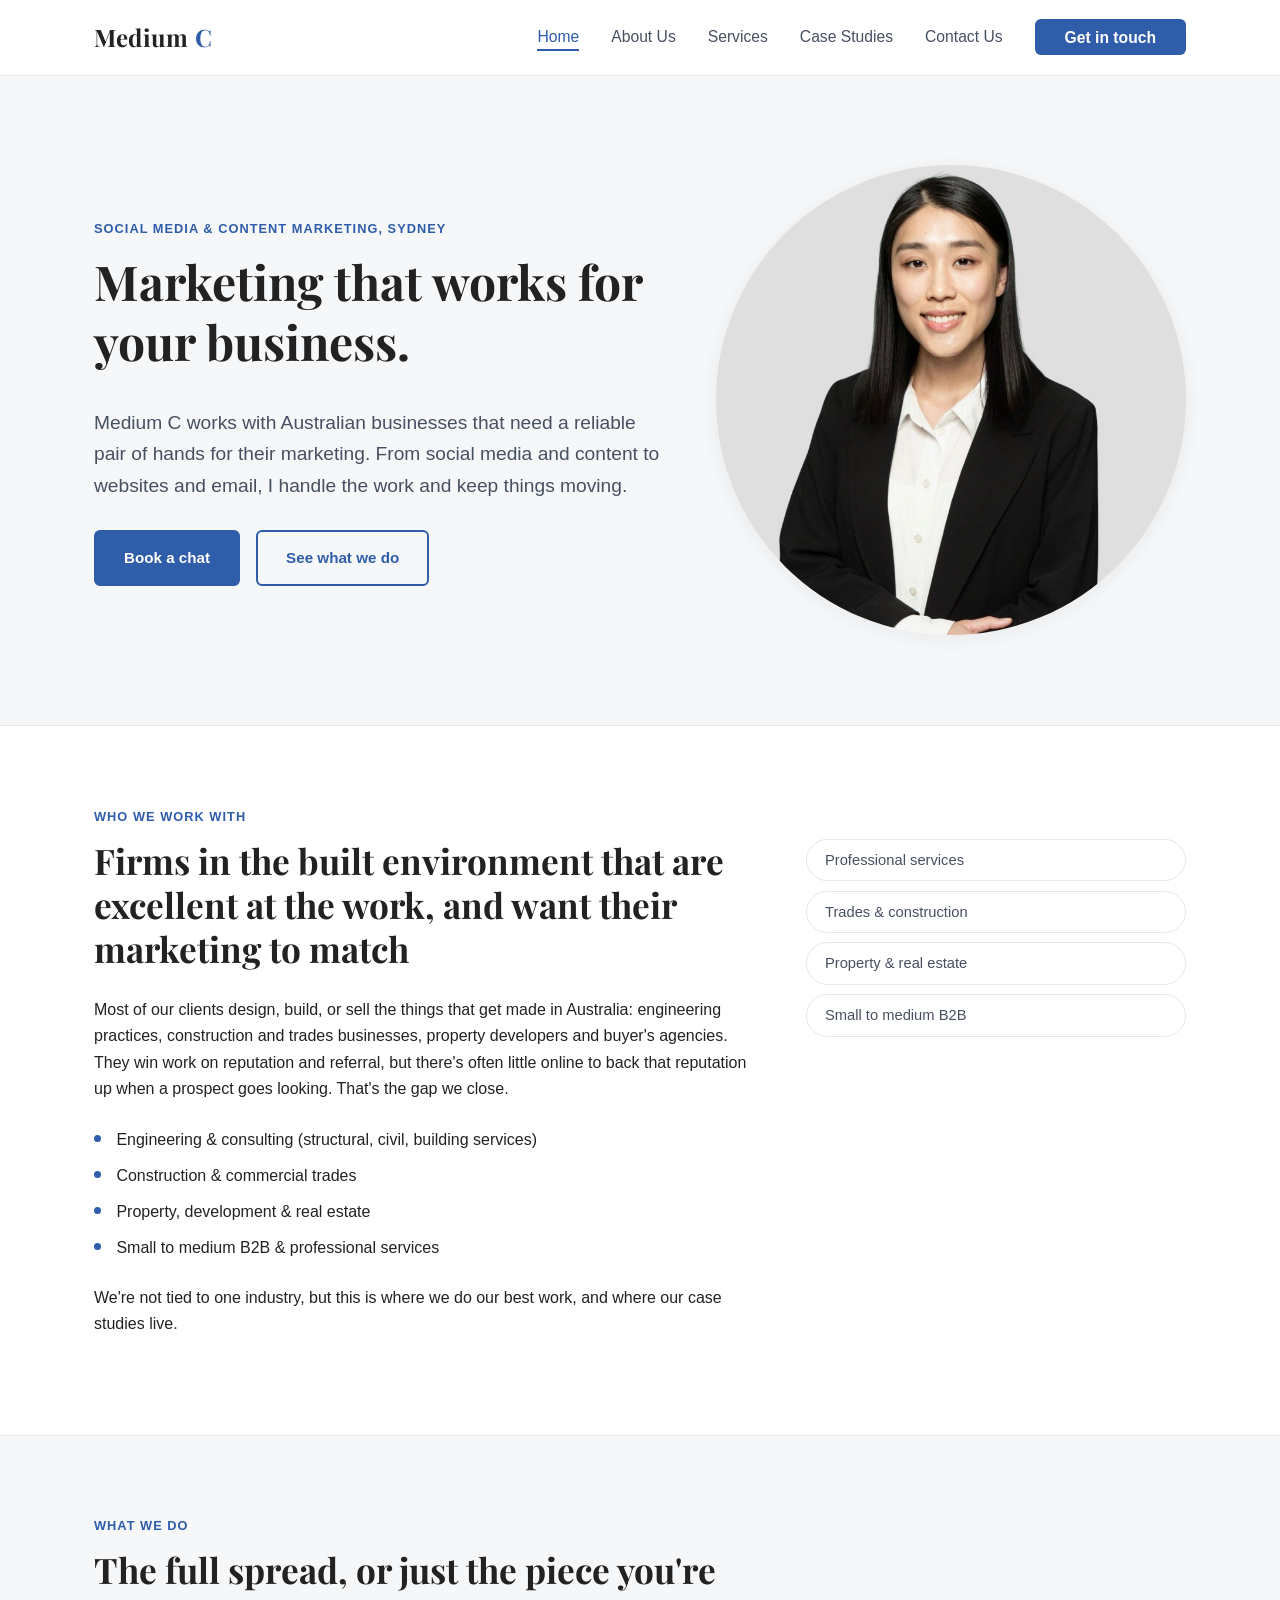
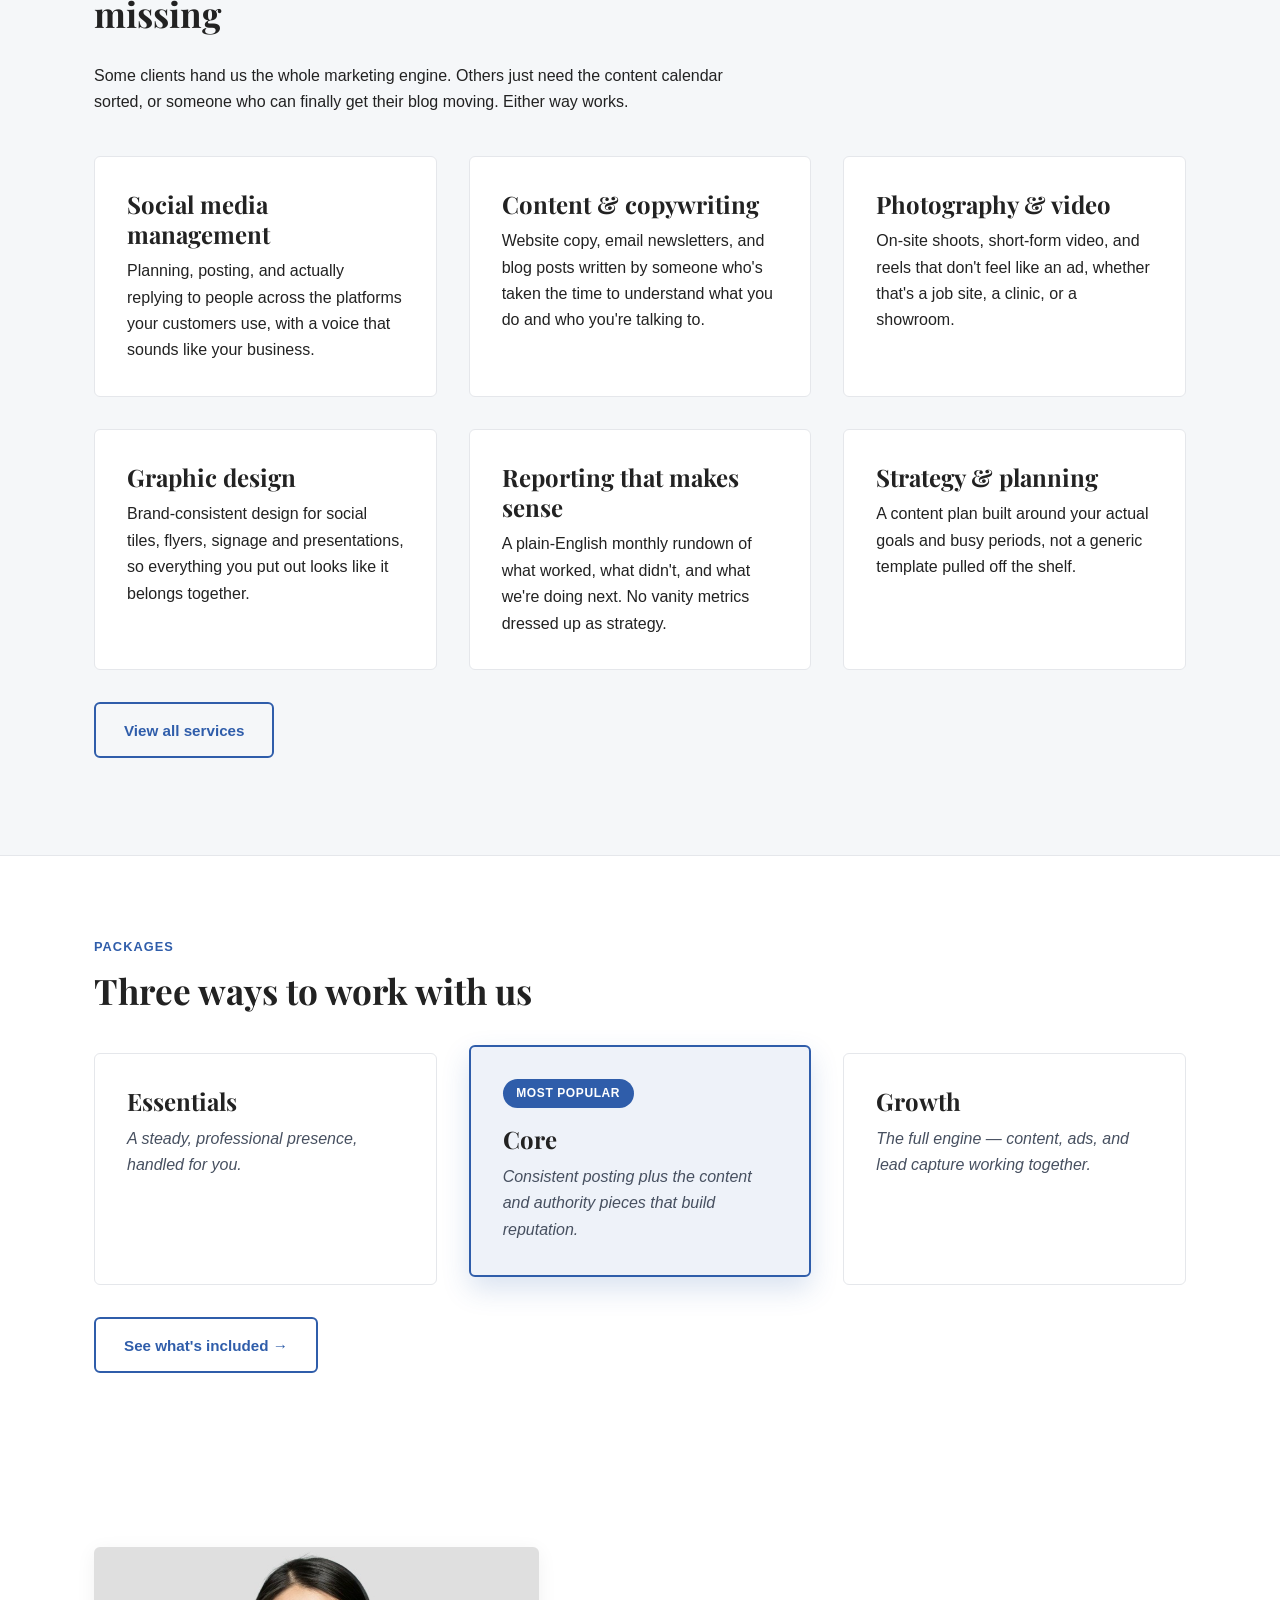
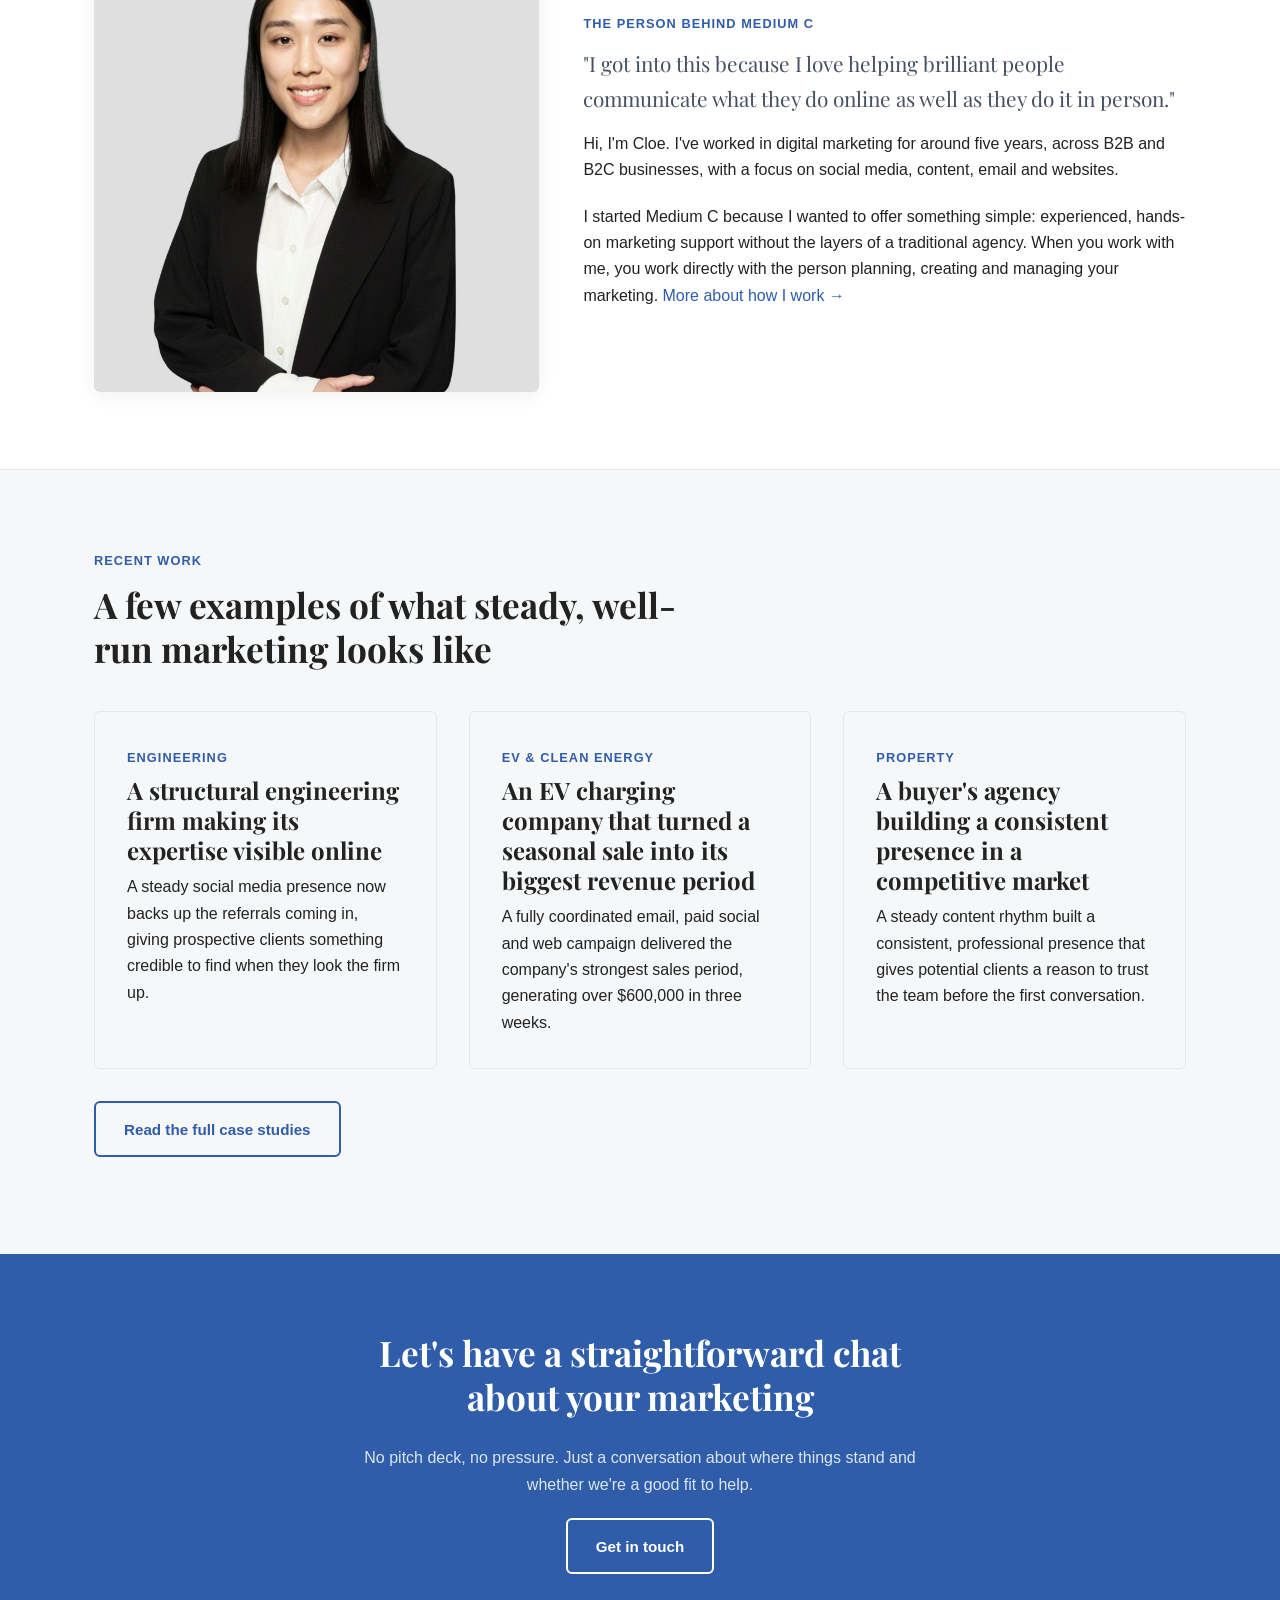
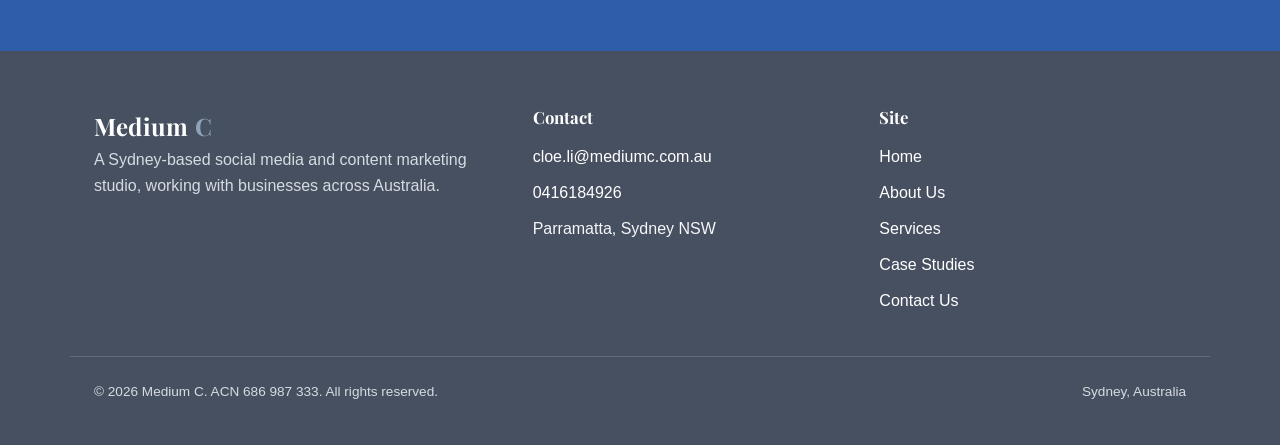
==== commit c1e043ca: "Refocus Who We Work With copy on built-environment clients - New heading, intro paragraph, dot-bulle" ====
--- a/index.html
+++ b/index.html
@@ -65,15 +65,21 @@
         <p class="eyebrow reveal">Who we work with</p>
         <div class="who-we-work-with">
           <div class="reveal">
-            <h2>Businesses that are good at what they do, and want their marketing to reflect it</h2>
-            <p>We're not tied to one industry. Most of our clients are trades and professional services businesses, property and construction companies, and small to medium B2B teams who need someone reliable handling the marketing while they get on with running the business.</p>
+            <h2>Firms in the built environment that are excellent at the work, and want their marketing to match</h2>
+            <p>Most of our clients design, build, or sell the things that get made in Australia: engineering practices, construction and trades businesses, property developers and buyer's agencies. They win work on reputation and referral, but there's often little online to back that reputation up when a prospect goes looking. That's the gap we close.</p>
+            <ul class="who-we-work-with__list">
+              <li>Engineering &amp; consulting (structural, civil, building services)</li>
+              <li>Construction &amp; commercial trades</li>
+              <li>Property, development &amp; real estate</li>
+              <li>Small to medium B2B &amp; professional services</li>
+            </ul>
+            <p>We're not tied to one industry, but this is where we do our best work, and where our case studies live.</p>
           </div>
           <ul class="audience-list audience-list--stacked reveal">
             <li>Professional services</li>
             <li>Trades &amp; construction</li>
             <li>Property &amp; real estate</li>
             <li>Small to medium B2B</li>
-            <li>Local &amp; hospitality</li>
           </ul>
         </div>
       </div>
--- a/css/style.css
+++ b/css/style.css
@@ -469,8 +469,32 @@
   display: grid;
   grid-template-columns: 1.4fr 0.8fr;
   gap: 3rem;
-  /* Items stretch to the row's full height (the default), so the tag list below
-     can be spread out with justify-content to match the text column's top and bottom */
+  align-items: start;
+}
+
+/* Small dot-bullet list for the intro copy, matching the package card lists */
+.who-we-work-with__list {
+  list-style: none;
+  margin: 1.5rem 0;
+  padding: 0;
+}
+
+.who-we-work-with__list li {
+  position: relative;
+  padding-left: 1.4rem;
+  margin-bottom: 0.6rem;
+  color: var(--colour-black);
+}
+
+.who-we-work-with__list li::before {
+  content: "";
+  position: absolute;
+  left: 0;
+  top: 0.55em;
+  width: 7px;
+  height: 7px;
+  border-radius: 50%;
+  background-color: var(--colour-primary);
 }
 
 /* ---- Industry / audience strip ---- */
@@ -486,11 +510,7 @@
 .audience-list--stacked {
   flex-direction: column;
   align-items: stretch;
-  justify-content: space-between;
   gap: 0.6rem;
-  /* Fills the grid cell (matching the text column's height), then space-between spreads
-     the tags so the first and last line up with the top and bottom of that text */
-  height: 100%;
 }
 
 .audience-list li {
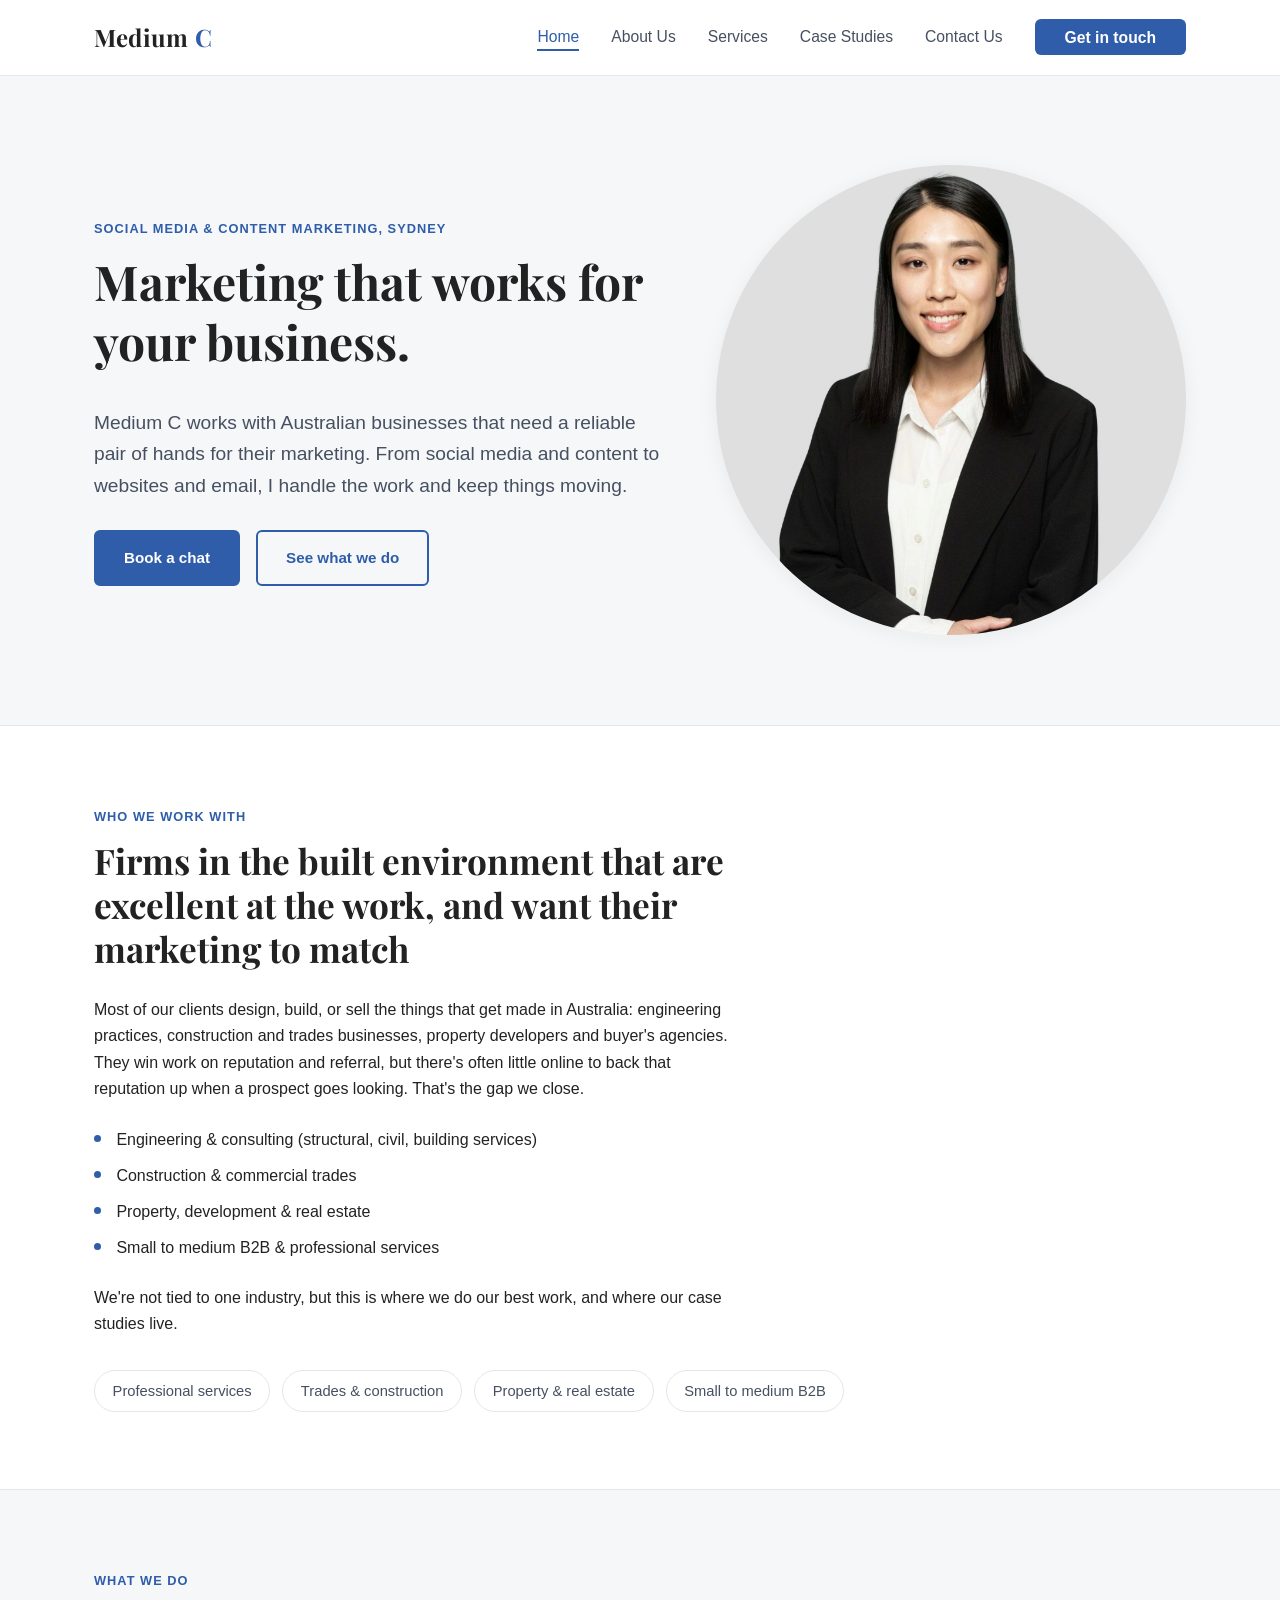
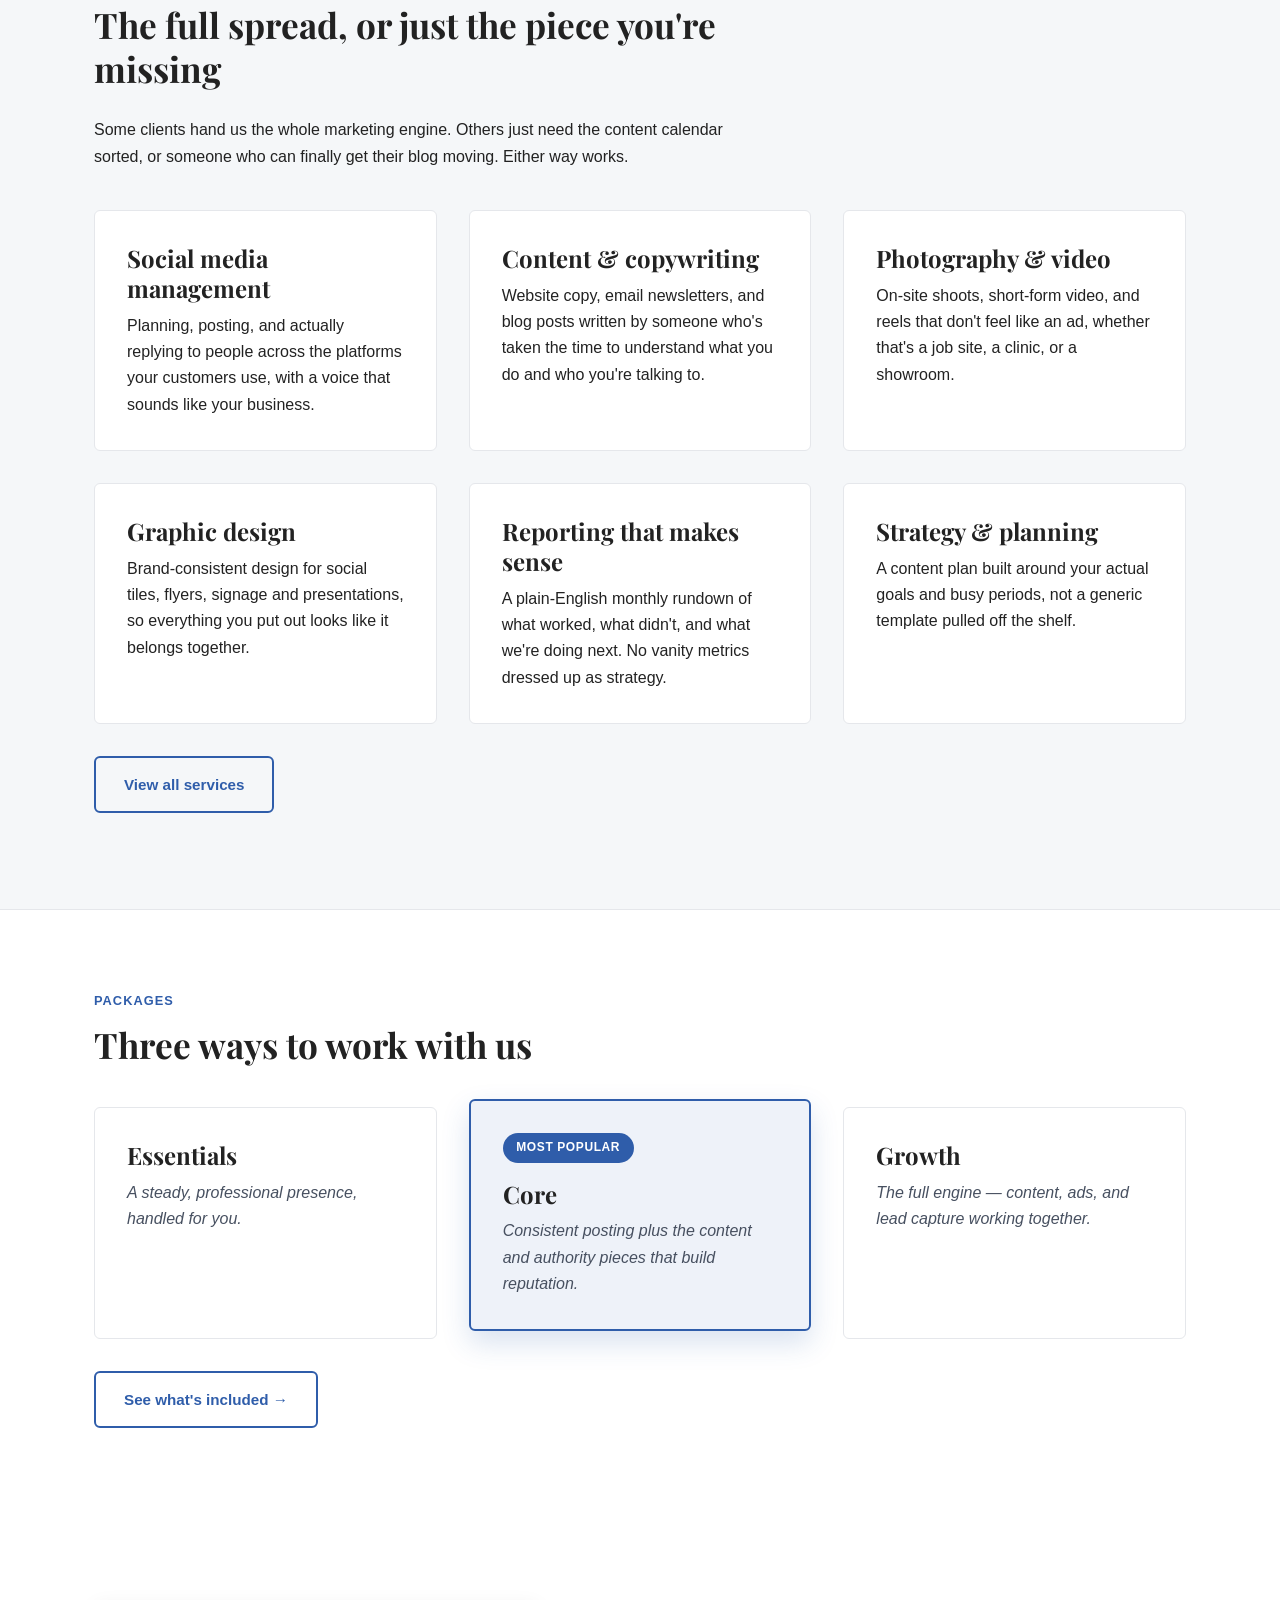
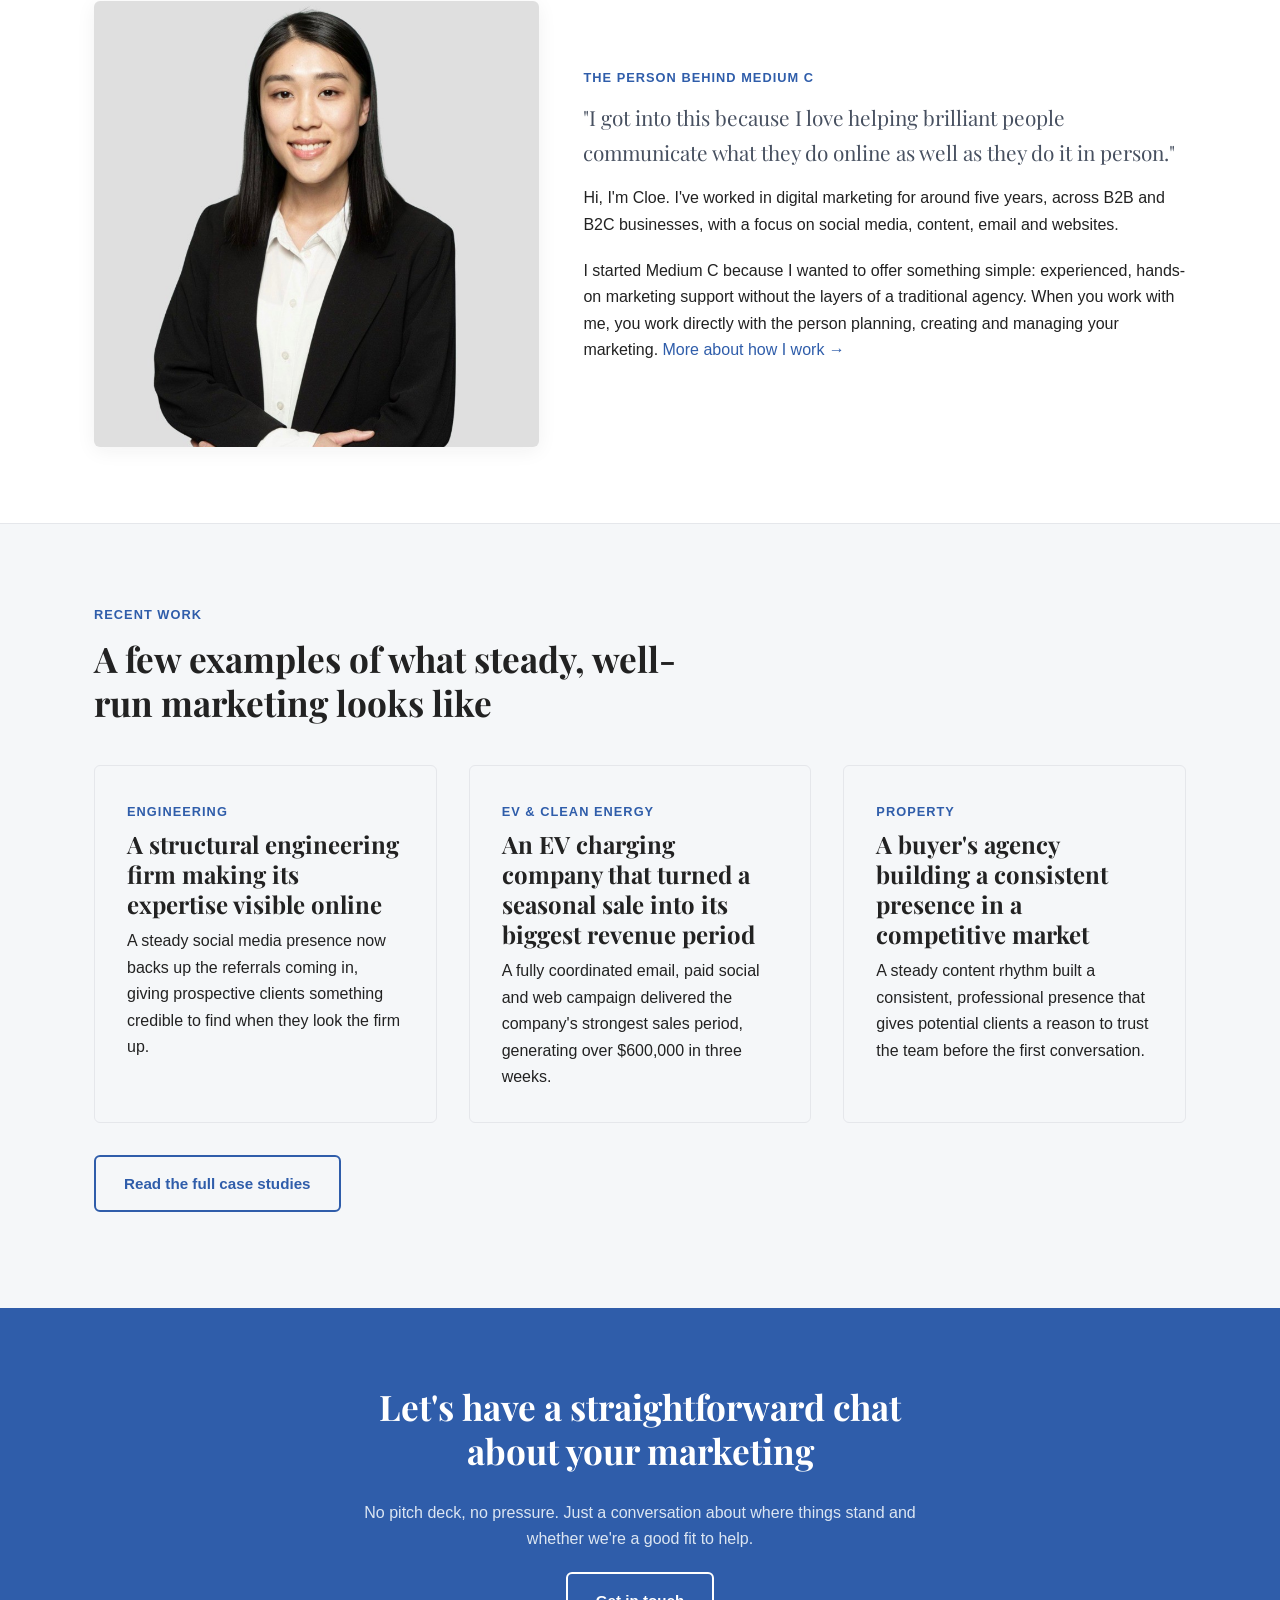
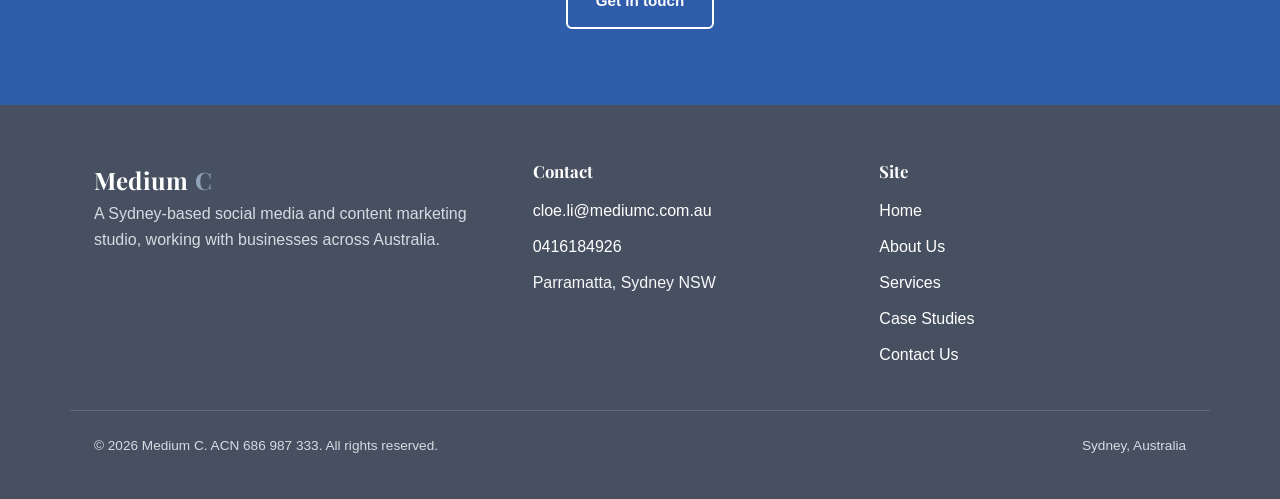
==== commit a2f5d984: "Un-column Who We Work With; pills move below the copy - Section is now a single flowing column (head" ====
--- a/index.html
+++ b/index.html
@@ -63,25 +63,23 @@
     <section class="section">
       <div class="container">
         <p class="eyebrow reveal">Who we work with</p>
-        <div class="who-we-work-with">
-          <div class="reveal">
-            <h2>Firms in the built environment that are excellent at the work, and want their marketing to match</h2>
-            <p>Most of our clients design, build, or sell the things that get made in Australia: engineering practices, construction and trades businesses, property developers and buyer's agencies. They win work on reputation and referral, but there's often little online to back that reputation up when a prospect goes looking. That's the gap we close.</p>
-            <ul class="who-we-work-with__list">
-              <li>Engineering &amp; consulting (structural, civil, building services)</li>
-              <li>Construction &amp; commercial trades</li>
-              <li>Property, development &amp; real estate</li>
-              <li>Small to medium B2B &amp; professional services</li>
-            </ul>
-            <p>We're not tied to one industry, but this is where we do our best work, and where our case studies live.</p>
-          </div>
-          <ul class="audience-list audience-list--stacked reveal">
-            <li>Professional services</li>
-            <li>Trades &amp; construction</li>
-            <li>Property &amp; real estate</li>
-            <li>Small to medium B2B</li>
+        <div class="who-we-work-with reveal">
+          <h2>Firms in the built environment that are excellent at the work, and want their marketing to match</h2>
+          <p>Most of our clients design, build, or sell the things that get made in Australia: engineering practices, construction and trades businesses, property developers and buyer's agencies. They win work on reputation and referral, but there's often little online to back that reputation up when a prospect goes looking. That's the gap we close.</p>
+          <ul class="who-we-work-with__list">
+            <li>Engineering &amp; consulting (structural, civil, building services)</li>
+            <li>Construction &amp; commercial trades</li>
+            <li>Property, development &amp; real estate</li>
+            <li>Small to medium B2B &amp; professional services</li>
           </ul>
-        </div>
+          <p>We're not tied to one industry, but this is where we do our best work, and where our case studies live.</p>
+        </div>
+        <ul class="audience-list reveal">
+          <li>Professional services</li>
+          <li>Trades &amp; construction</li>
+          <li>Property &amp; real estate</li>
+          <li>Small to medium B2B</li>
+        </ul>
       </div>
     </section>
 
--- a/css/style.css
+++ b/css/style.css
@@ -464,12 +464,9 @@
   max-width: 680px;
 }
 
-/* ---- Who we work with: intro text beside a stacked list of tags ---- */
+/* ---- Who we work with: single-column intro, capped to a readable line length ---- */
 .who-we-work-with {
-  display: grid;
-  grid-template-columns: 1.4fr 0.8fr;
-  gap: 3rem;
-  align-items: start;
+  max-width: 72ch;
 }
 
 /* Small dot-bullet list for the intro copy, matching the package card lists */
@@ -497,20 +494,15 @@
   background-color: var(--colour-primary);
 }
 
-/* ---- Industry / audience strip ---- */
+/* ---- Industry / audience strip: horizontal wrapping row of pills, each
+   sized to its own text, sitting below the Who We Work With copy ---- */
 .audience-list {
   display: flex;
   flex-wrap: wrap;
   gap: 0.75rem;
   list-style: none;
-  margin: 0;
+  margin: 2rem 0 0;
   padding: 0;
-}
-
-.audience-list--stacked {
-  flex-direction: column;
-  align-items: stretch;
-  gap: 0.6rem;
 }
 
 .audience-list li {
@@ -935,8 +927,7 @@
   .hero__inner,
   .founder-band__inner,
   .founder-section__inner,
-  .contact-layout,
-  .who-we-work-with {
+  .contact-layout {
     grid-template-columns: 1fr;
   }
 
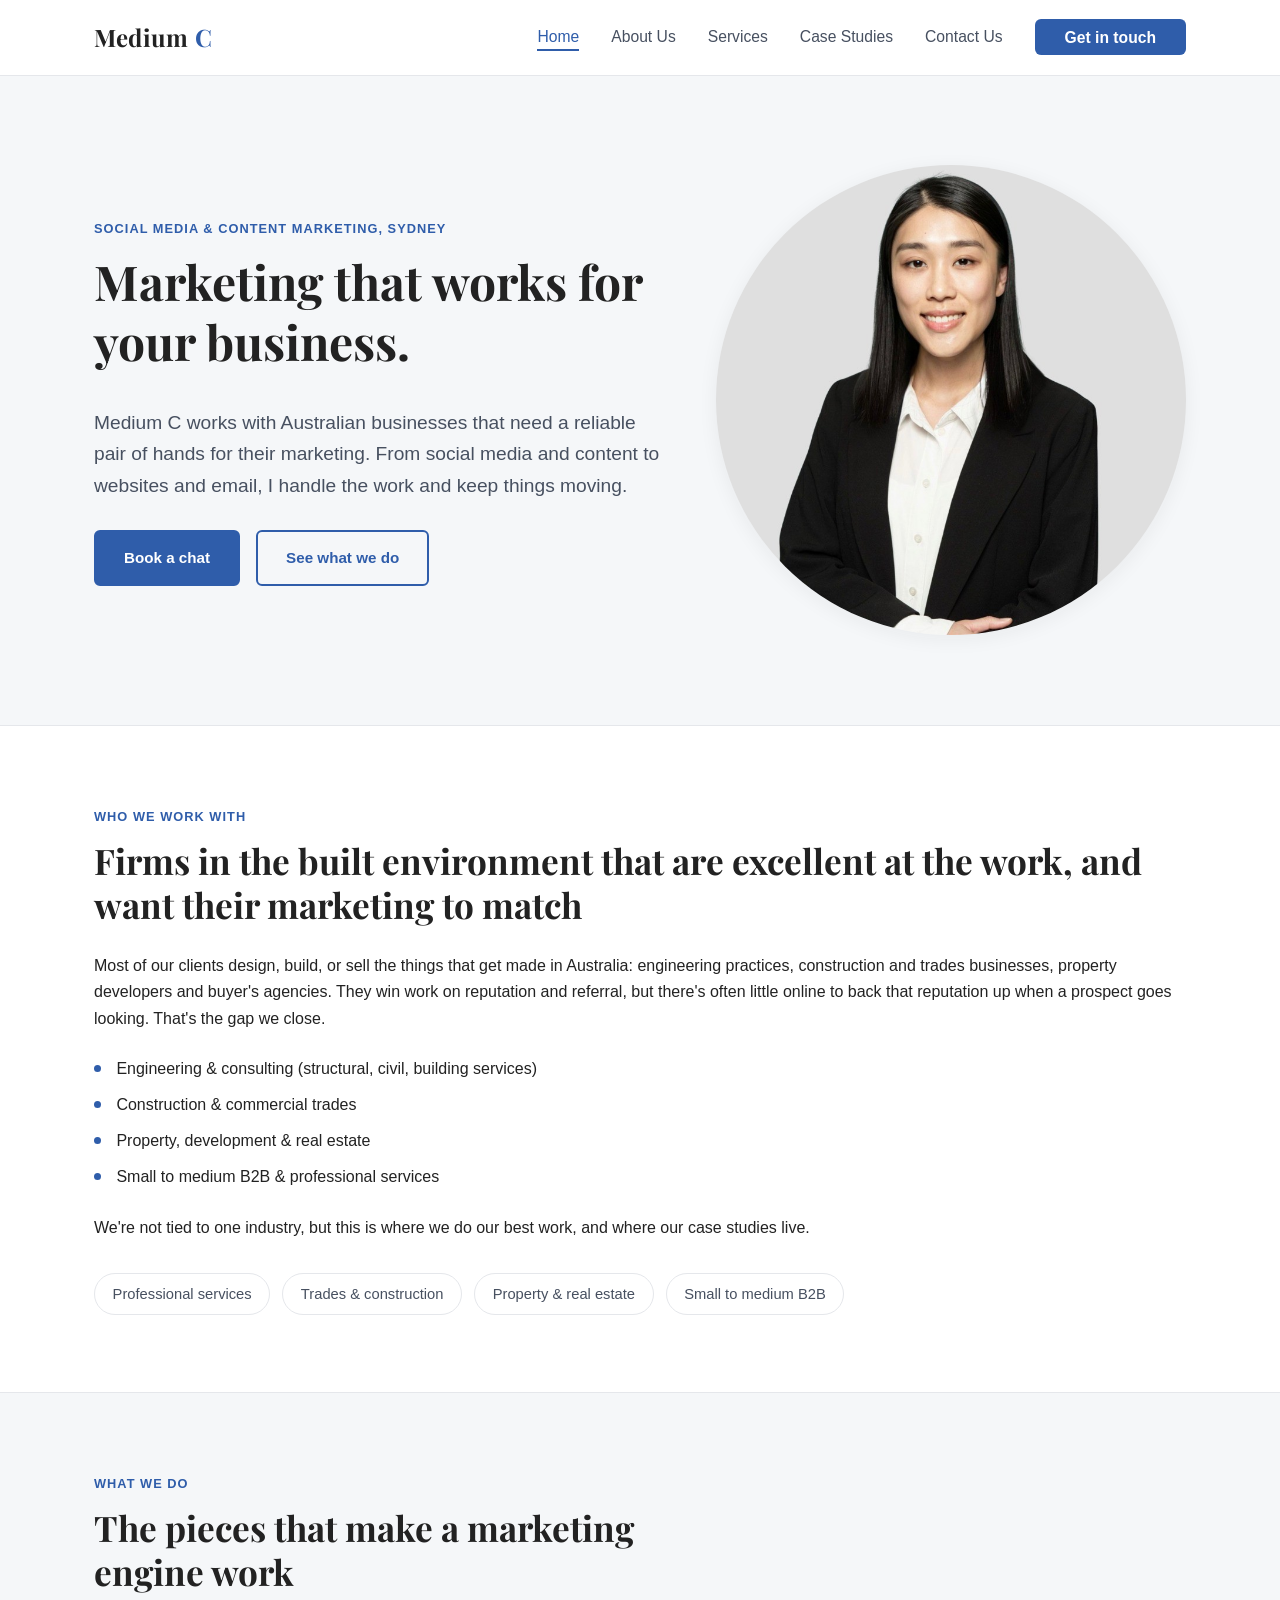
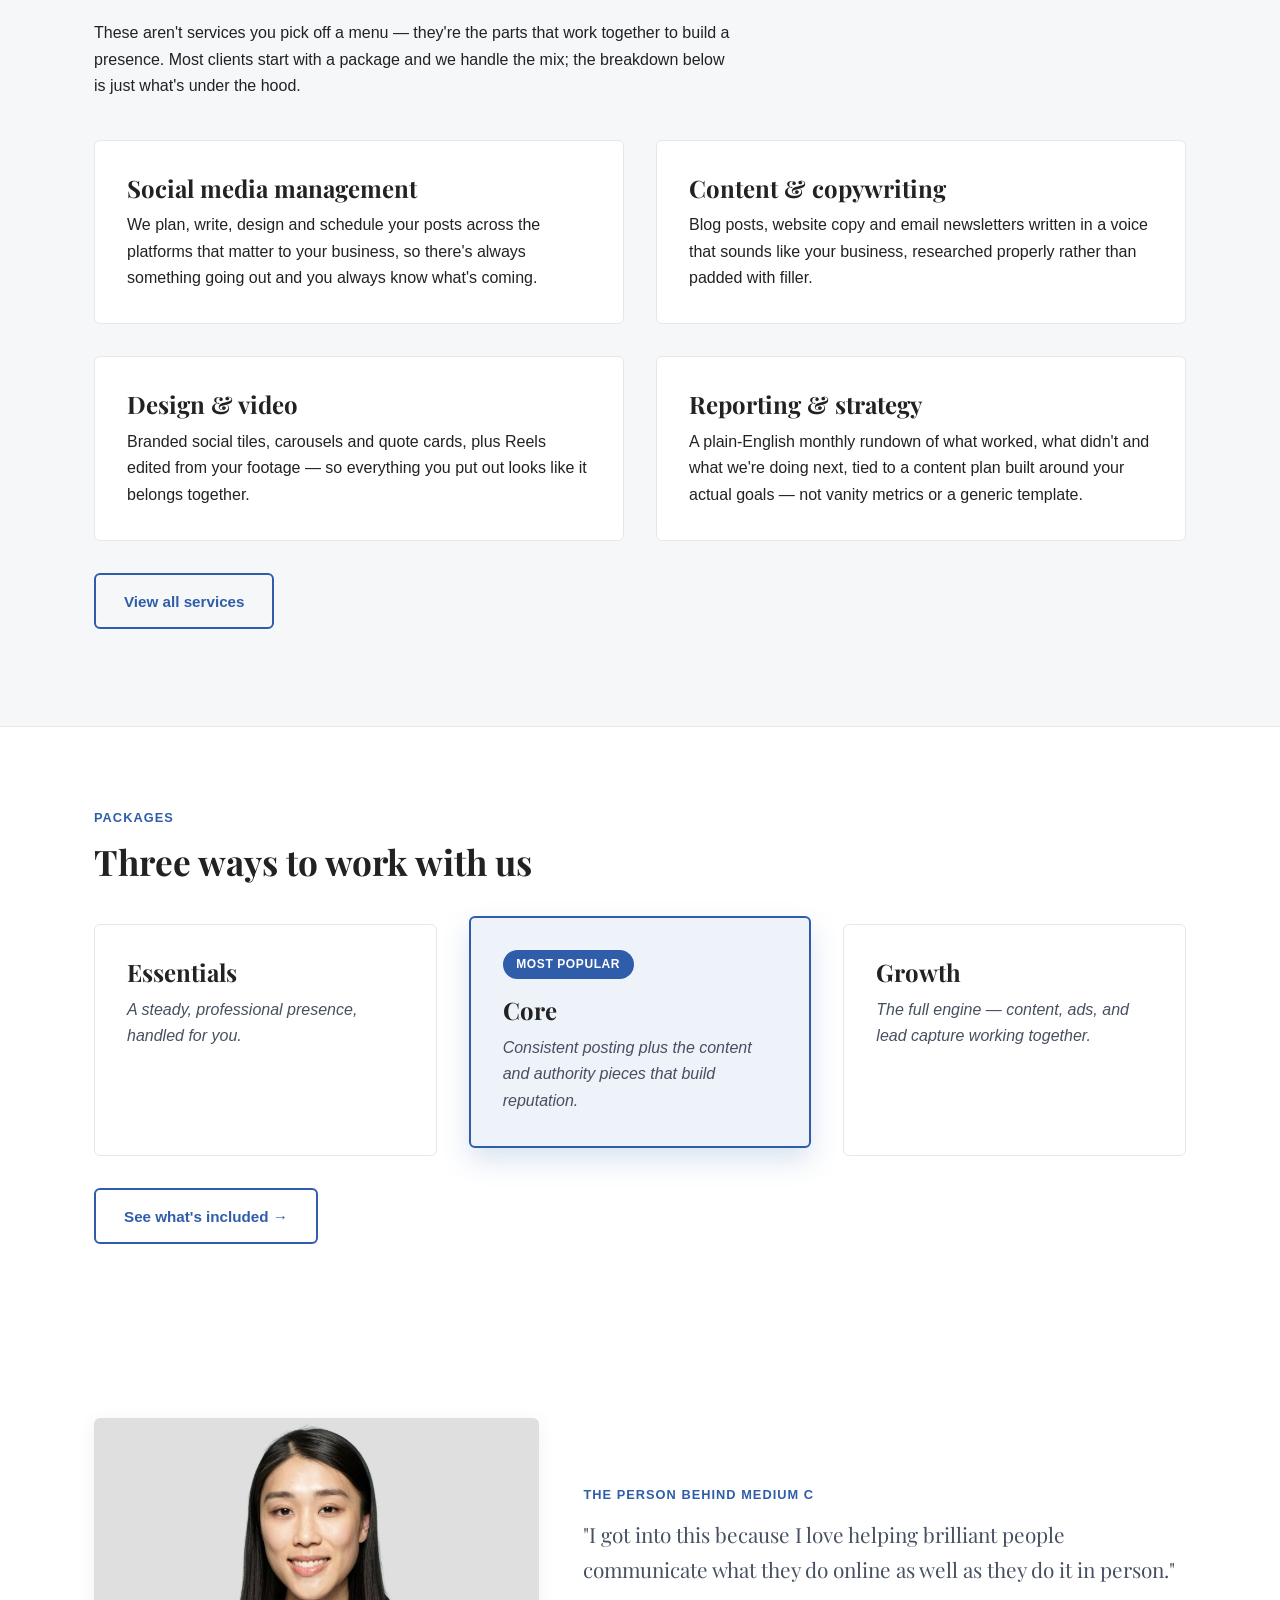
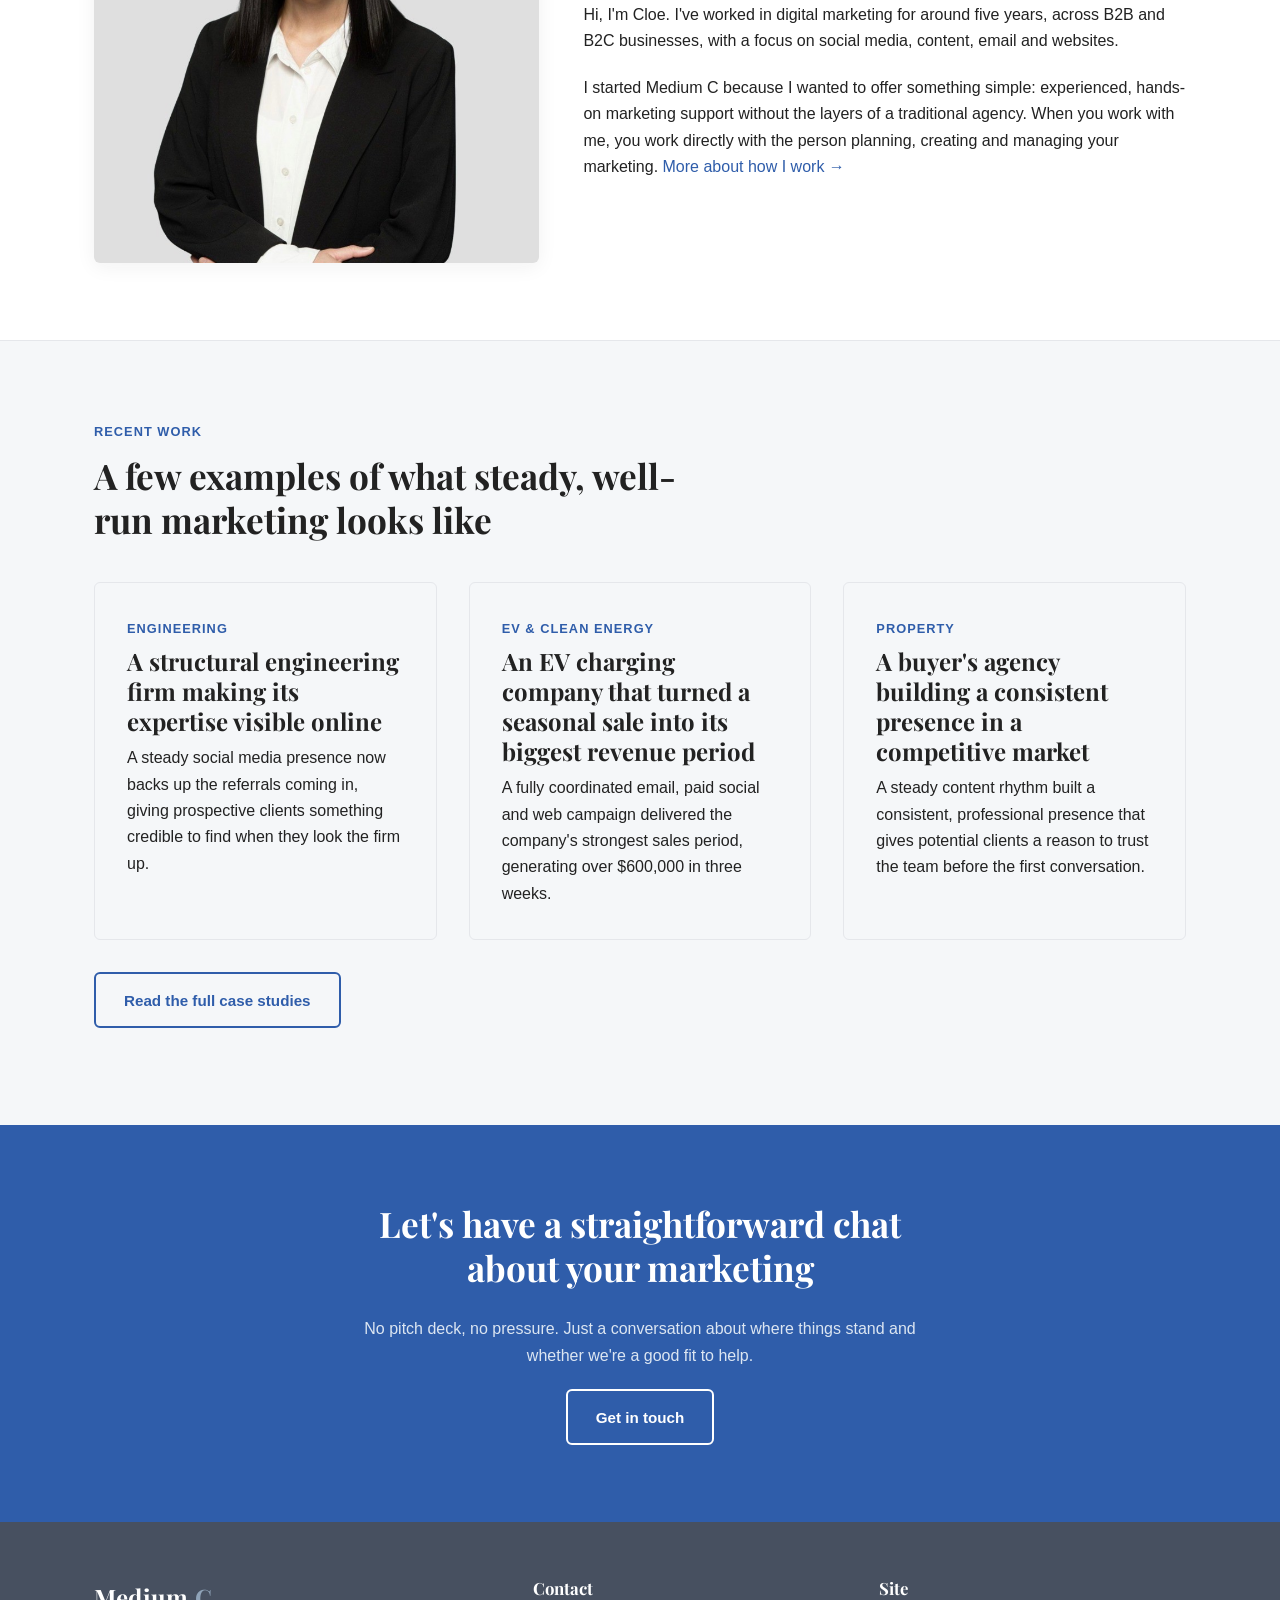
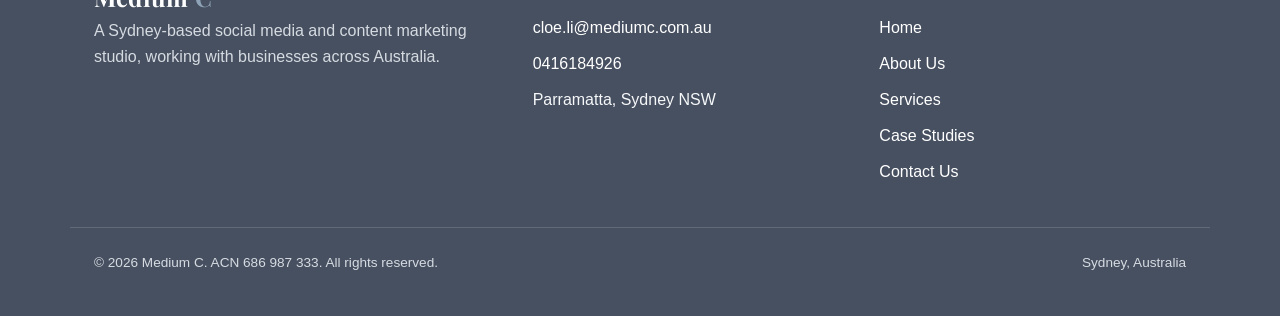
==== commit 0f9ef069: "Rework What We Do / capabilities copy on Home and Services - Six cards consolidated into four: Socia" ====
--- a/index.html
+++ b/index.html
@@ -88,33 +88,25 @@
       <div class="container">
         <div class="section-intro reveal">
           <p class="eyebrow">What we do</p>
-          <h2>The full spread, or just the piece you're missing</h2>
-          <p>Some clients hand us the whole marketing engine. Others just need the content calendar sorted, or someone who can finally get their blog moving. Either way works.</p>
-        </div>
-        <div class="grid grid--3">
+          <h2>The pieces that make a marketing engine work</h2>
+          <p>These aren't services you pick off a menu &mdash; they're the parts that work together to build a presence. Most clients start with a package and we handle the mix; the breakdown below is just what's under the hood.</p>
+        </div>
+        <div class="grid grid--2">
           <div class="card card--hover reveal">
             <h3>Social media management</h3>
-            <p>Planning, posting, and actually replying to people across the platforms your customers use, with a voice that sounds like your business.</p>
+            <p>We plan, write, design and schedule your posts across the platforms that matter to your business, so there's always something going out and you always know what's coming.</p>
           </div>
           <div class="card card--hover reveal">
             <h3>Content &amp; copywriting</h3>
-            <p>Website copy, email newsletters, and blog posts written by someone who's taken the time to understand what you do and who you're talking to.</p>
-          </div>
-          <div class="card card--hover reveal">
-            <h3>Photography &amp; video</h3>
-            <p>On-site shoots, short-form video, and reels that don't feel like an ad, whether that's a job site, a clinic, or a showroom.</p>
-          </div>
-          <div class="card card--hover reveal">
-            <h3>Graphic design</h3>
-            <p>Brand-consistent design for social tiles, flyers, signage and presentations, so everything you put out looks like it belongs together.</p>
-          </div>
-          <div class="card card--hover reveal">
-            <h3>Reporting that makes sense</h3>
-            <p>A plain-English monthly rundown of what worked, what didn't, and what we're doing next. No vanity metrics dressed up as strategy.</p>
-          </div>
-          <div class="card card--hover reveal">
-            <h3>Strategy &amp; planning</h3>
-            <p>A content plan built around your actual goals and busy periods, not a generic template pulled off the shelf.</p>
+            <p>Blog posts, website copy and email newsletters written in a voice that sounds like your business, researched properly rather than padded with filler.</p>
+          </div>
+          <div class="card card--hover reveal">
+            <h3>Design &amp; video</h3>
+            <p>Branded social tiles, carousels and quote cards, plus Reels edited from your footage &mdash; so everything you put out looks like it belongs together.</p>
+          </div>
+          <div class="card card--hover reveal">
+            <h3>Reporting &amp; strategy</h3>
+            <p>A plain-English monthly rundown of what worked, what didn't and what we're doing next, tied to a content plan built around your actual goals &mdash; not vanity metrics or a generic template.</p>
           </div>
         </div>
         <p class="reveal" style="margin-top: 2rem;"><a class="btn btn--outline" href="services.html">View all services</a></p>
--- a/css/style.css
+++ b/css/style.css
@@ -466,7 +466,8 @@
 
 /* ---- Who we work with: single-column intro, capped to a readable line length ---- */
 .who-we-work-with {
-  max-width: 72ch;
+  /* Full container width rather than a capped reading measure, so the copy
+     wraps to fewer lines and the section takes up less vertical space */
 }
 
 /* Small dot-bullet list for the intro copy, matching the package card lists */
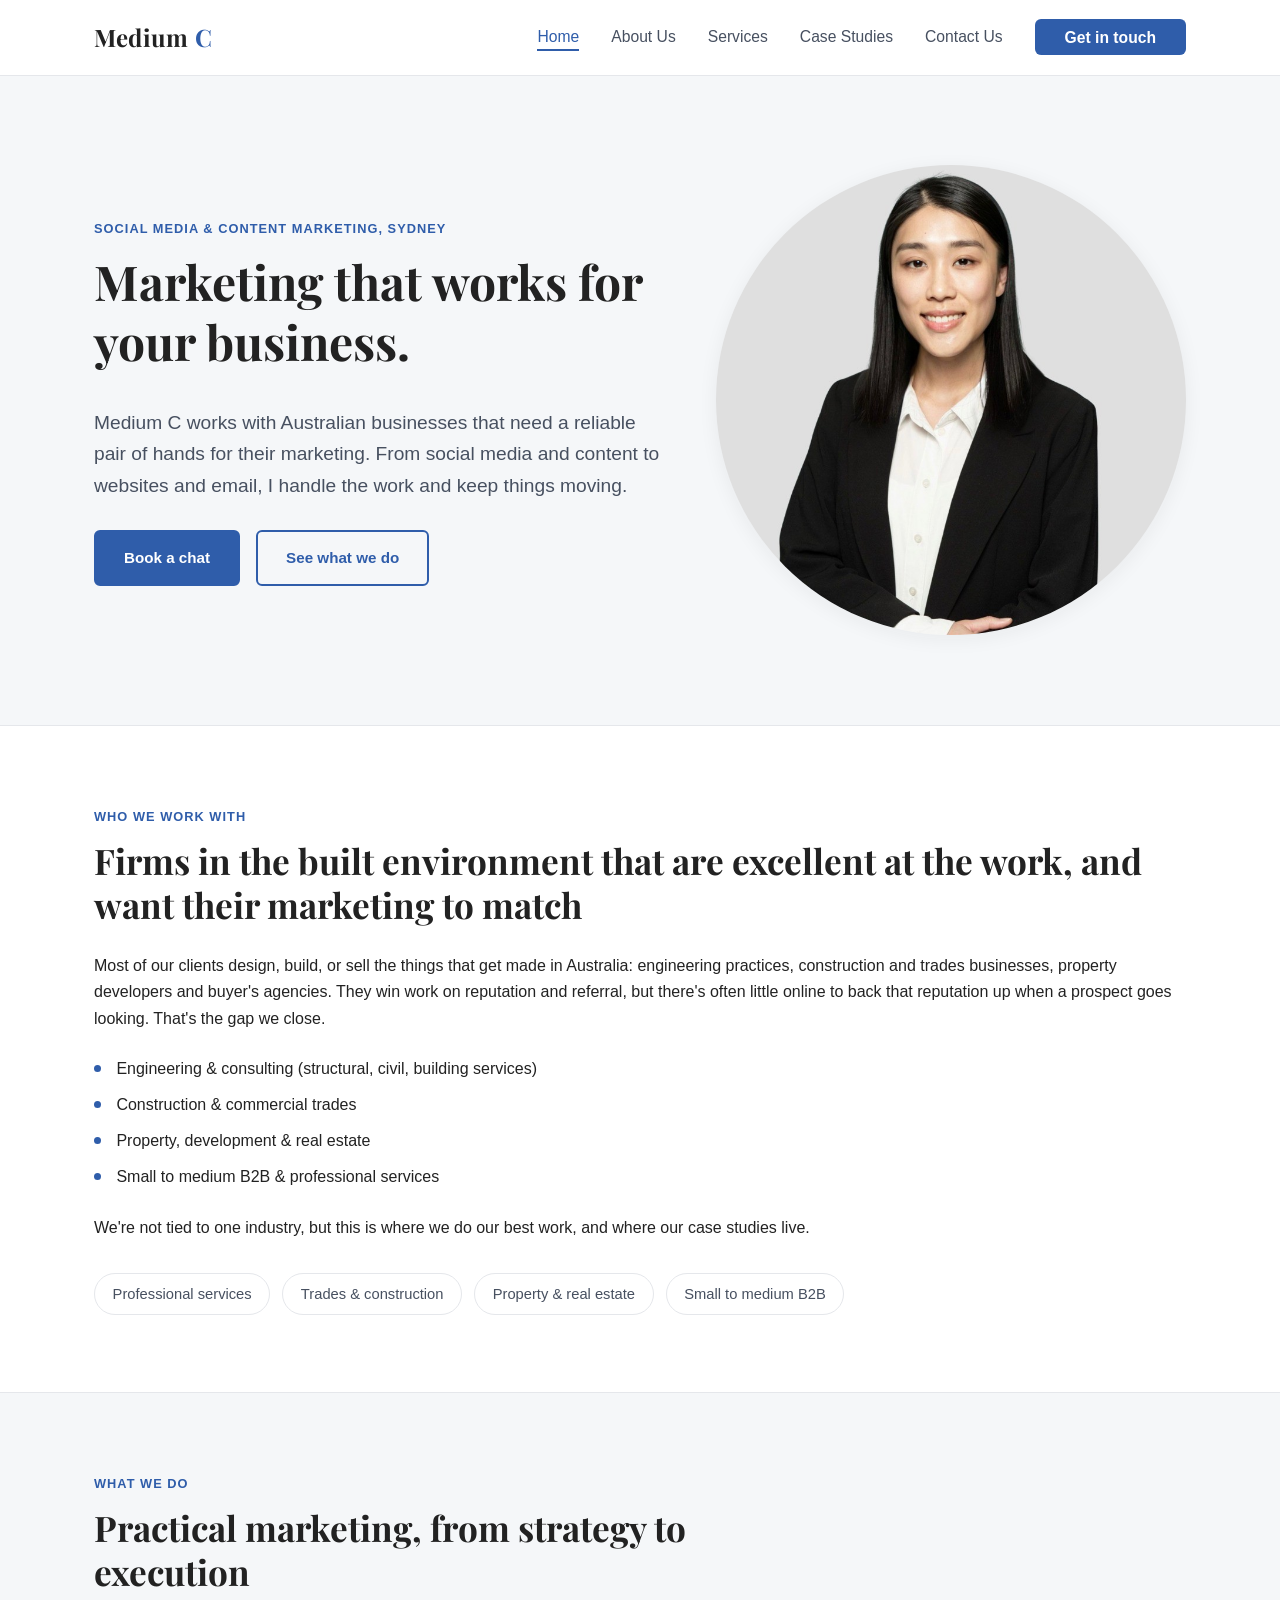
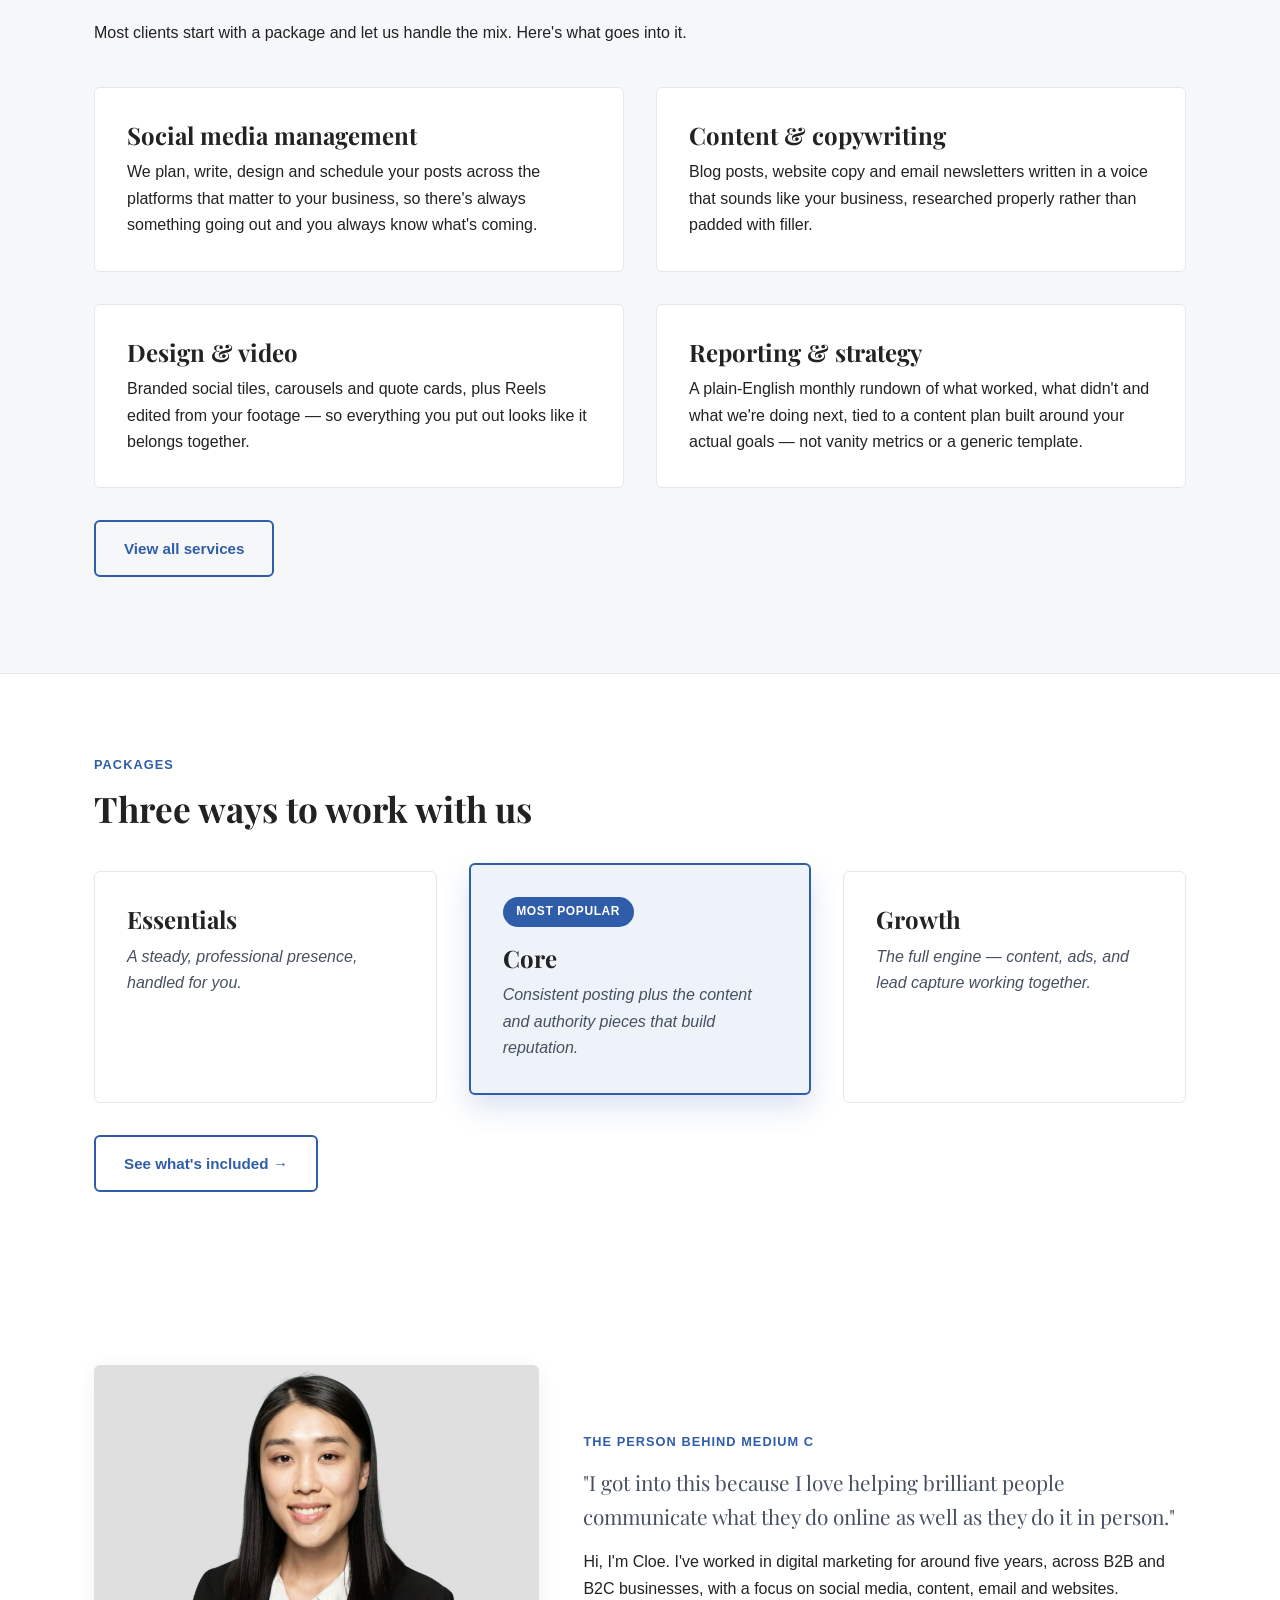
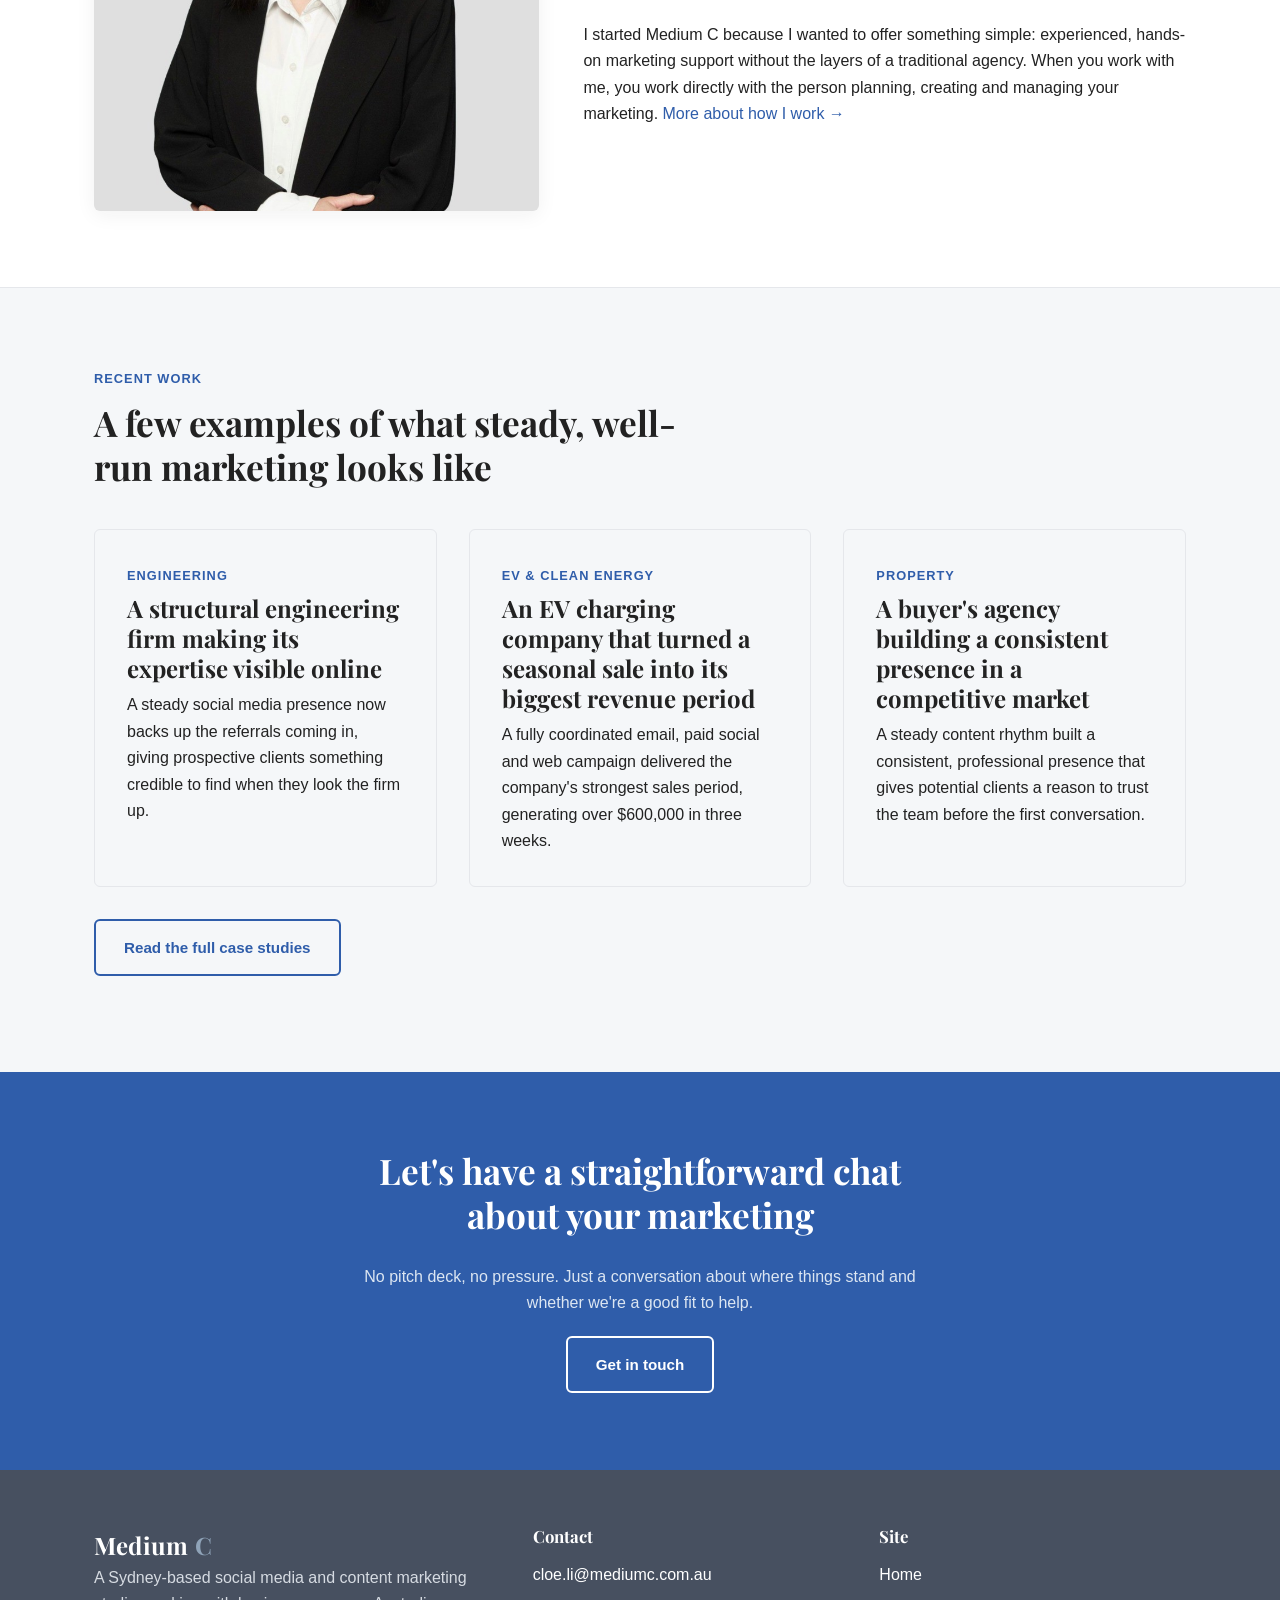
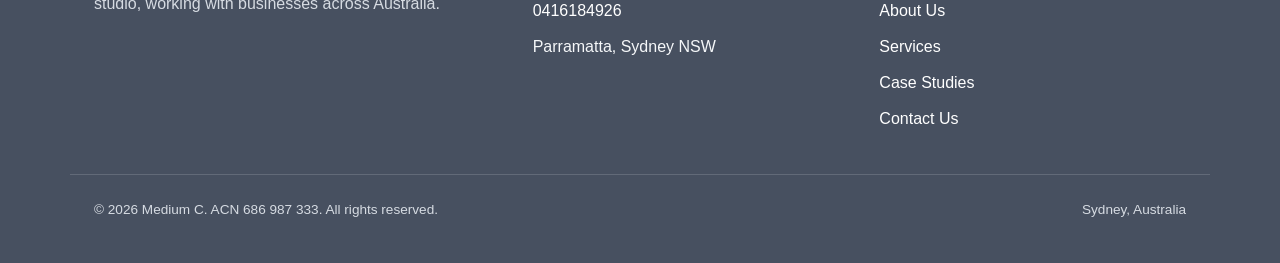
==== commit f2a66e5f: "Simplify What We Do intro copy on Home page" ====
--- a/index.html
+++ b/index.html
@@ -88,8 +88,8 @@
       <div class="container">
         <div class="section-intro reveal">
           <p class="eyebrow">What we do</p>
-          <h2>The pieces that make a marketing engine work</h2>
-          <p>These aren't services you pick off a menu &mdash; they're the parts that work together to build a presence. Most clients start with a package and we handle the mix; the breakdown below is just what's under the hood.</p>
+          <h2>Practical marketing, from strategy to execution</h2>
+          <p>Most clients start with a package and let us handle the mix. Here's what goes into it.</p>
         </div>
         <div class="grid grid--2">
           <div class="card card--hover reveal">
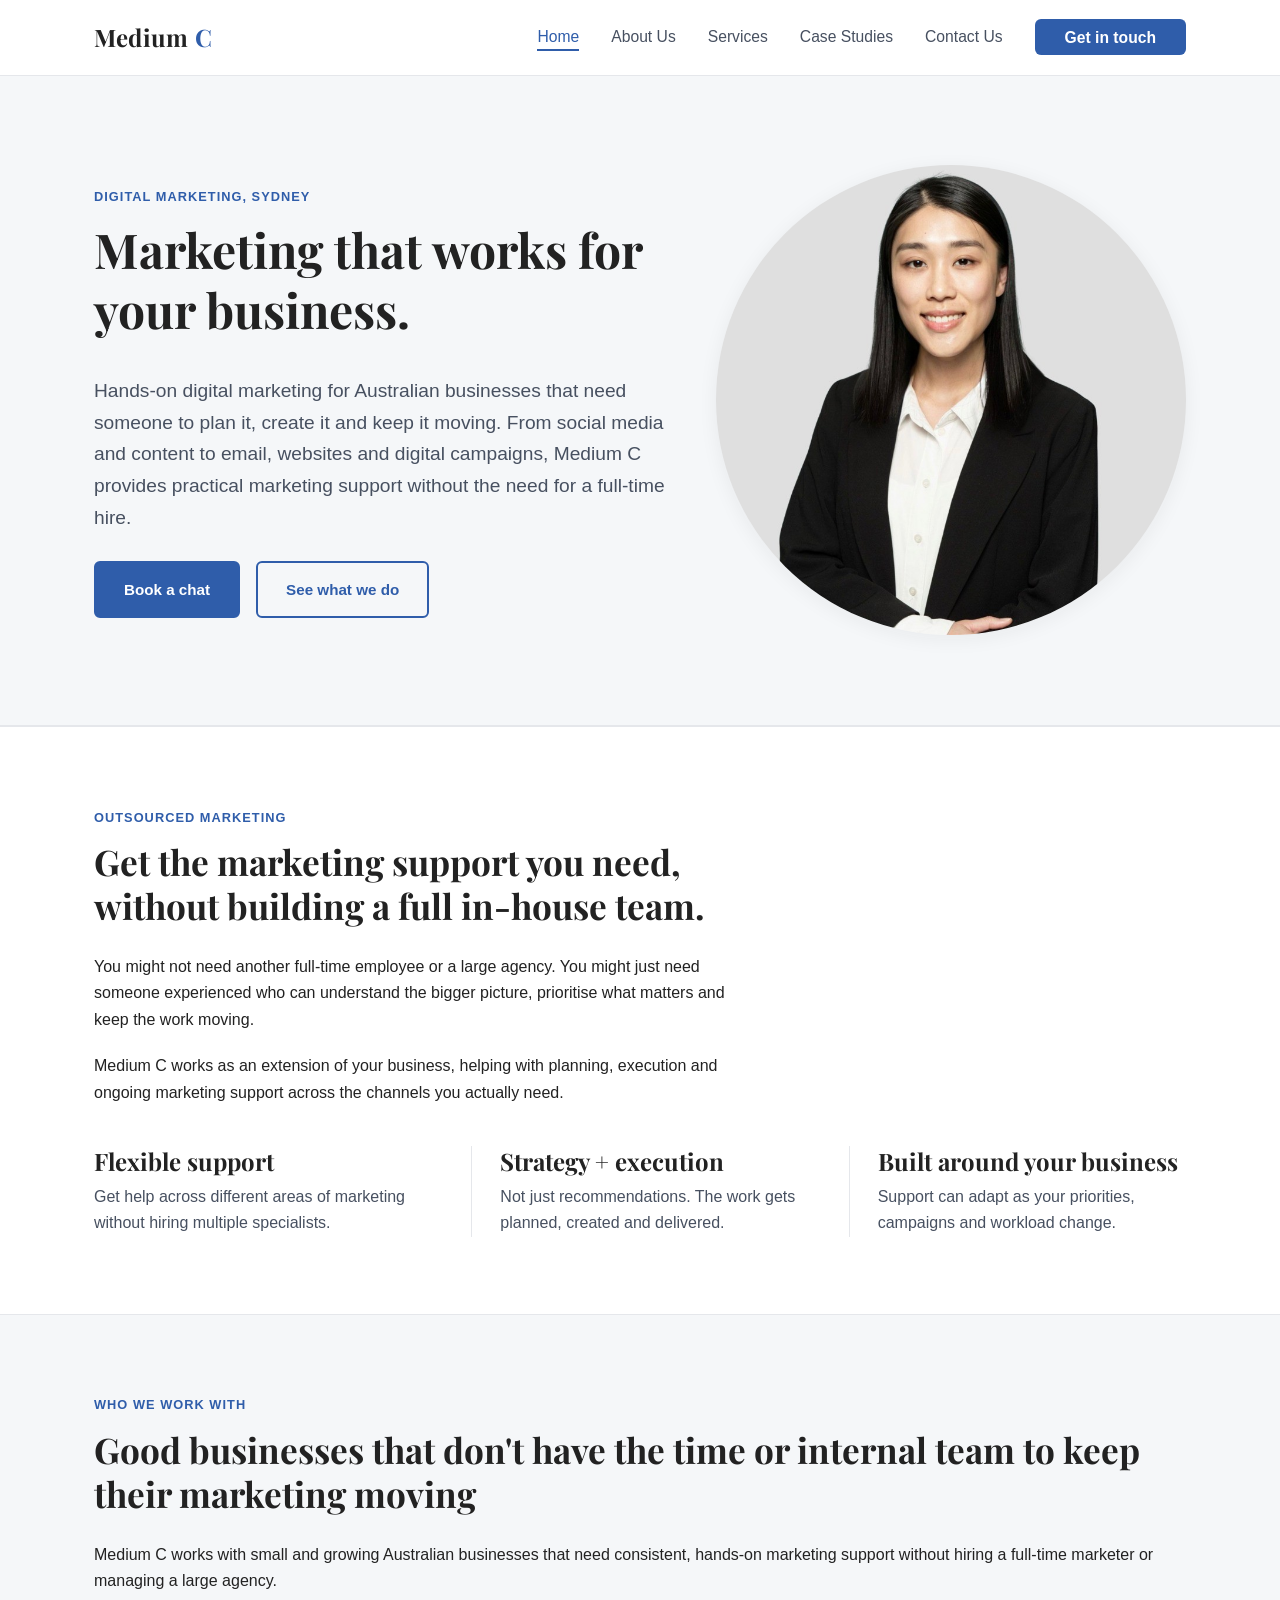
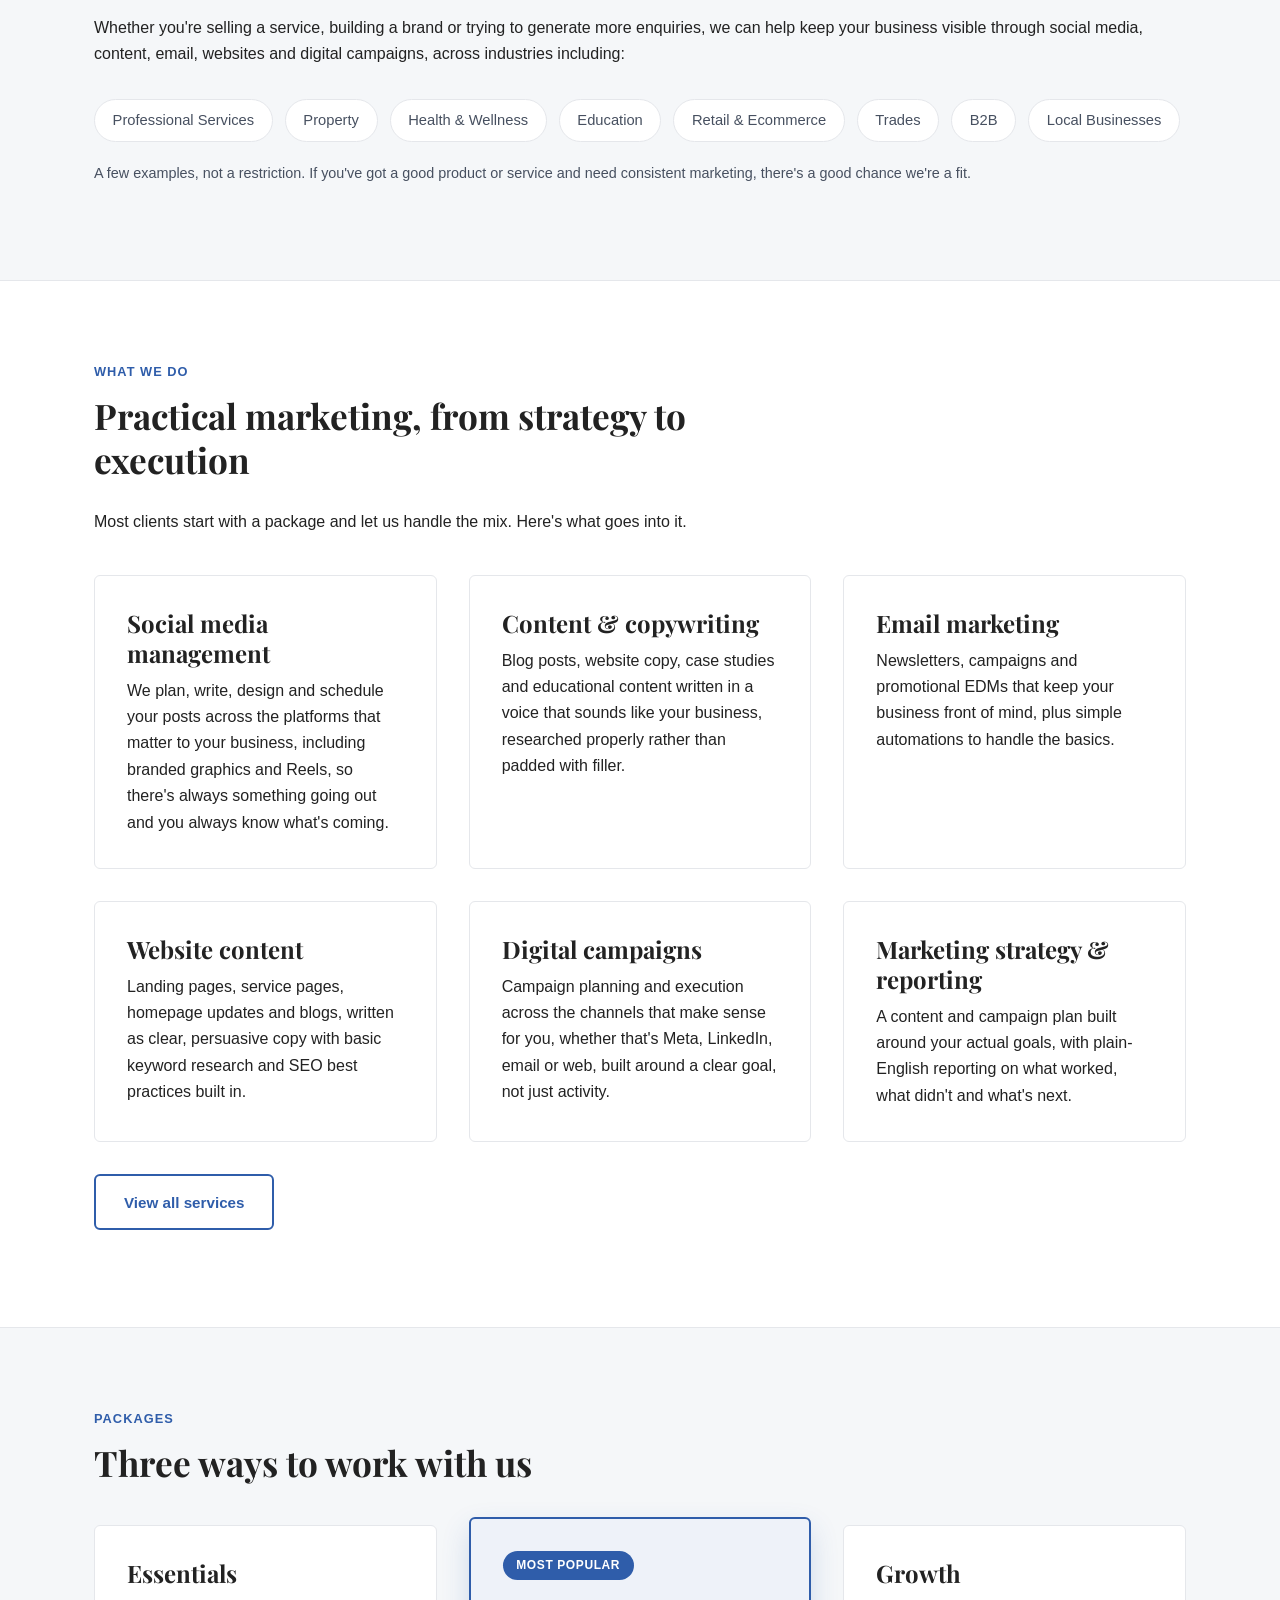
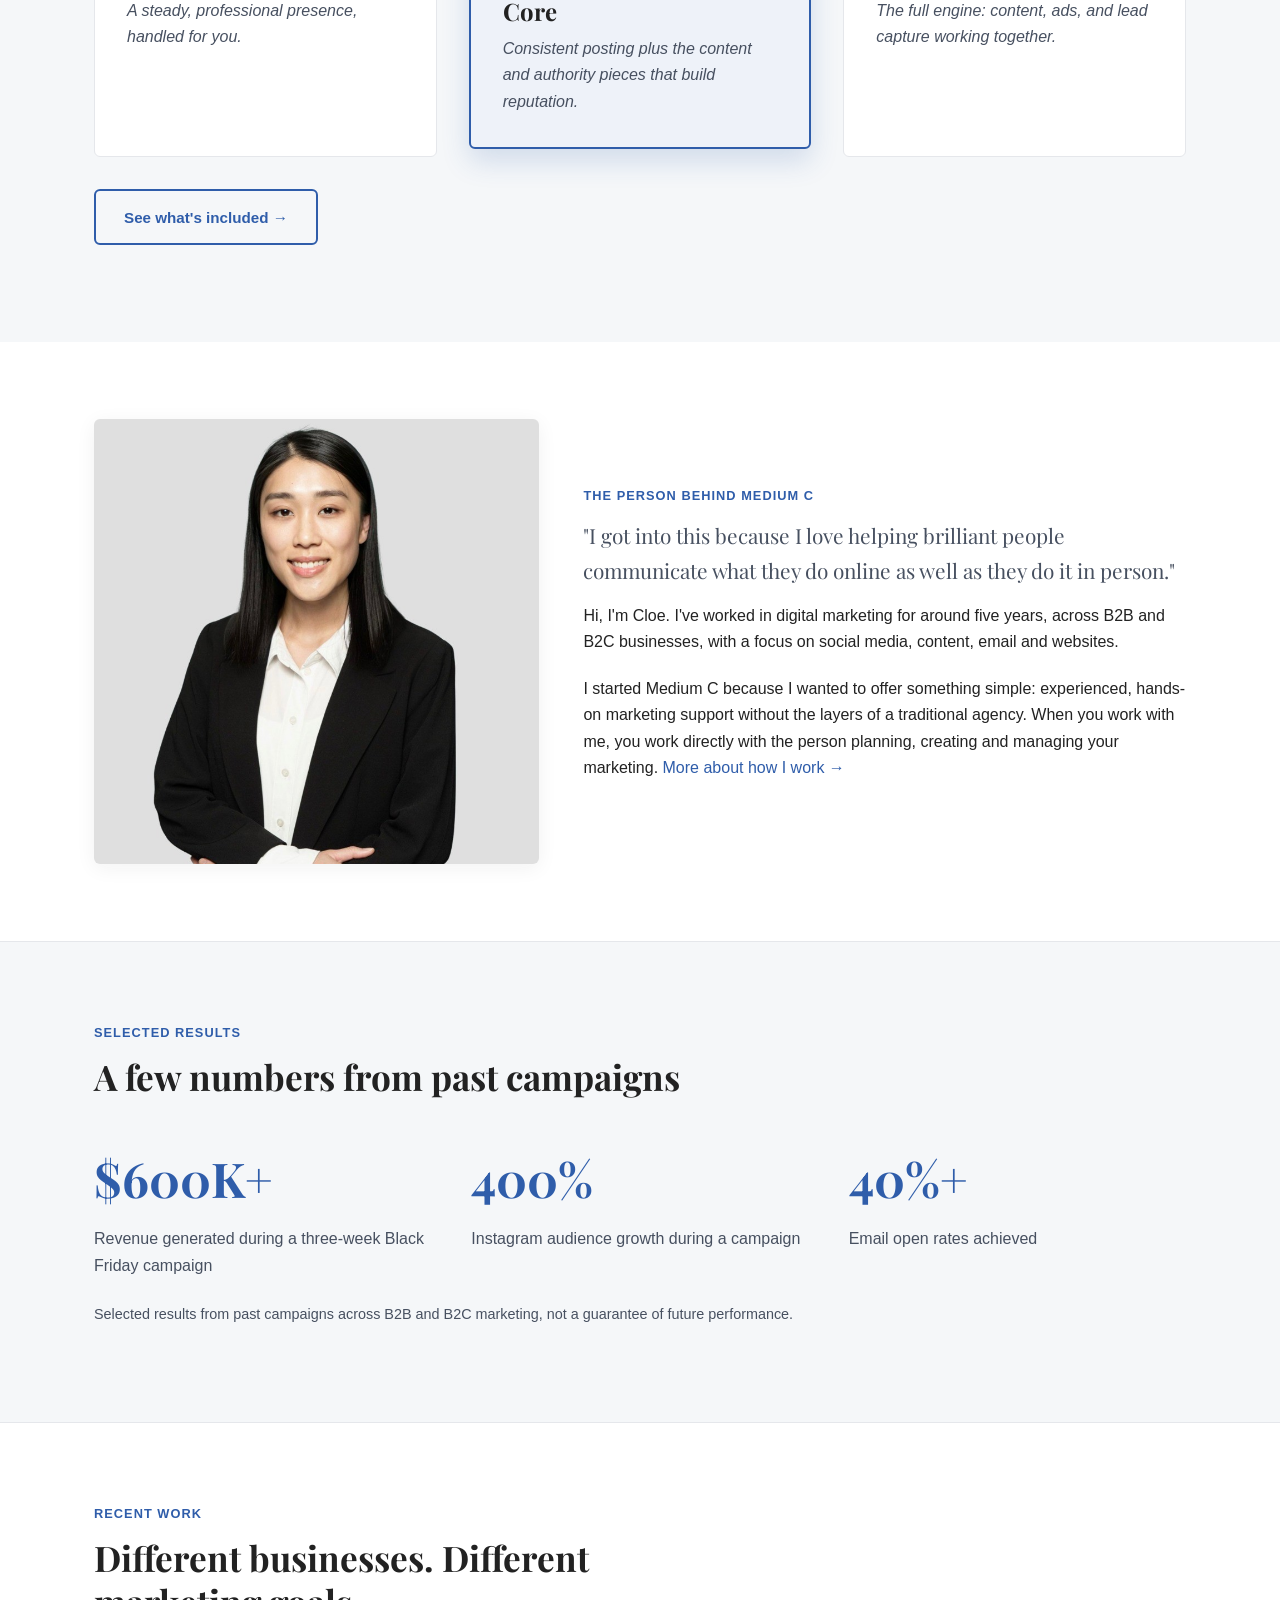
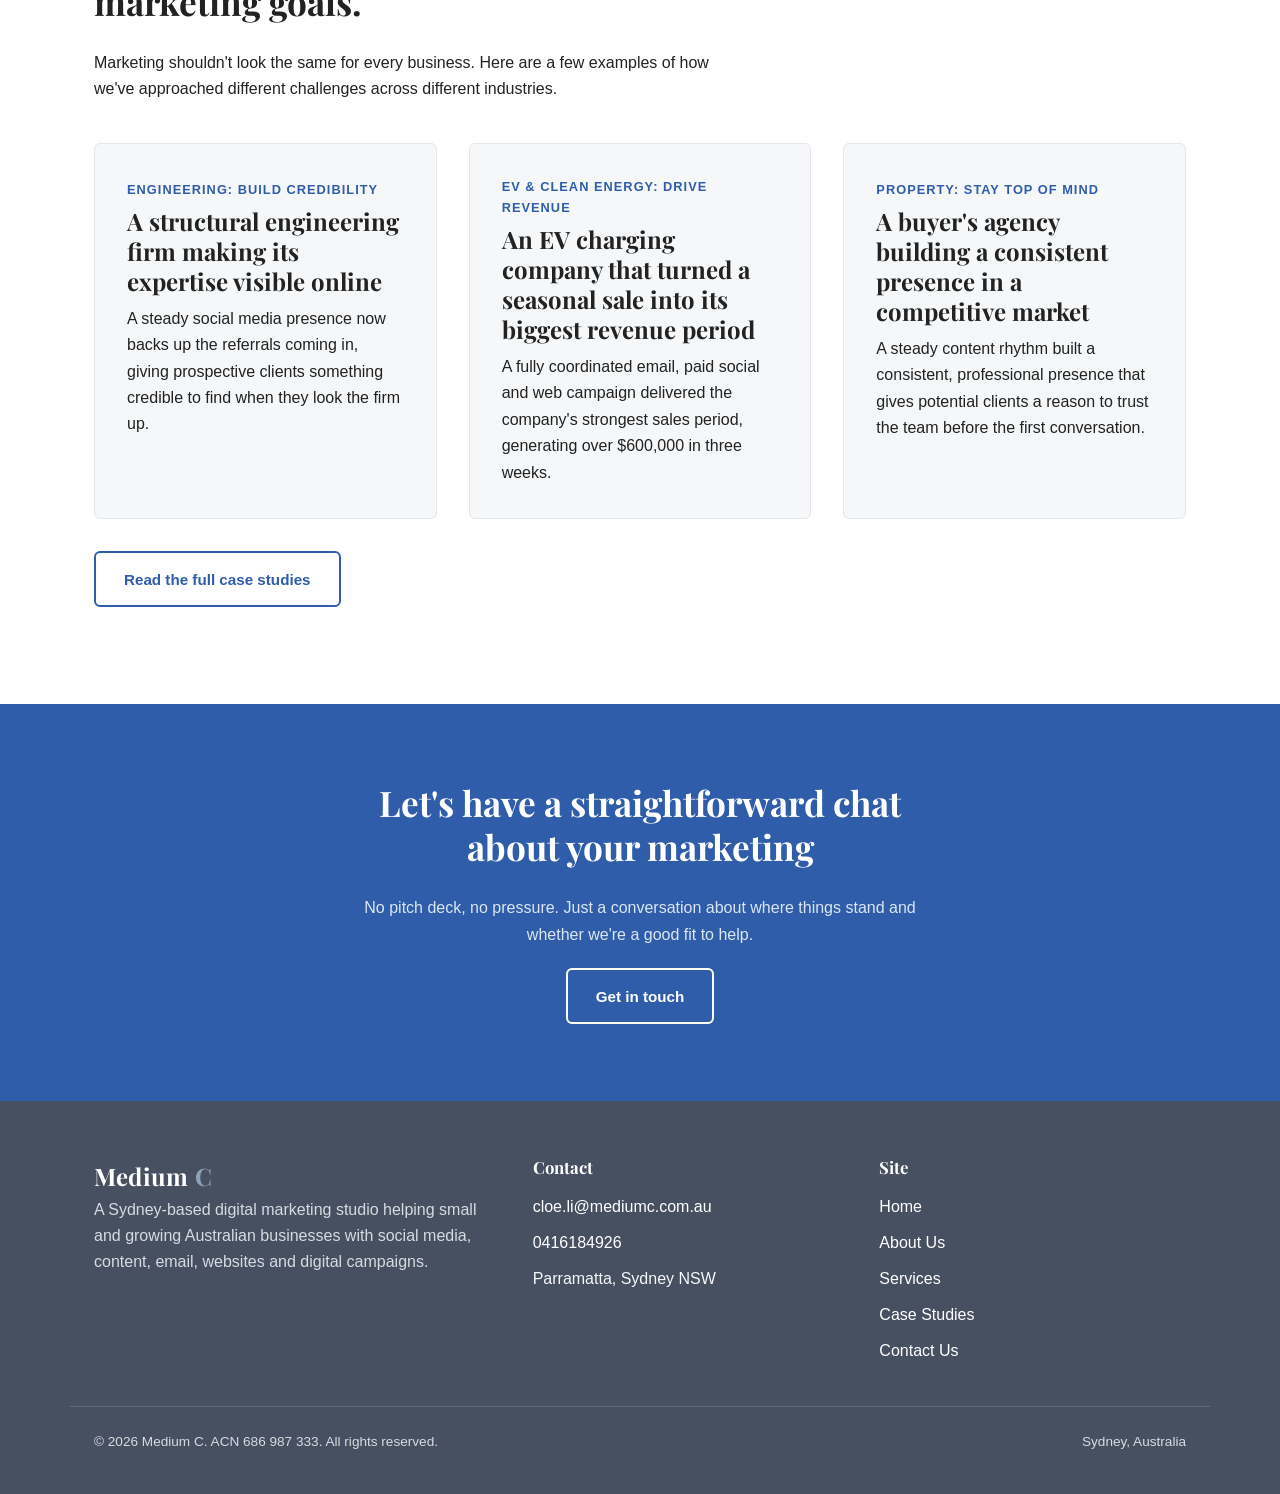
==== commit 03dc168e: "Broaden site positioning from built-environment niche to general SMB digital marketing - Home hero, " ====
--- a/index.html
+++ b/index.html
@@ -3,8 +3,8 @@
 <head>
   <meta charset="UTF-8">
   <meta name="viewport" content="width=device-width, initial-scale=1">
-  <title>Medium C | Social Media &amp; Content Marketing, Sydney</title>
-  <meta name="description" content="Medium C is a Sydney-based social media and content marketing studio helping businesses across professional services, trades, health, property and B2B tell their story well.">
+  <title>Medium C | Digital Marketing for Small Businesses Sydney</title>
+  <meta name="description" content="Medium C provides hands-on digital marketing support for small and growing Australian businesses across social media, content, email, websites and digital campaigns.">
   <link rel="preconnect" href="https://fonts.googleapis.com">
   <link rel="preconnect" href="https://fonts.gstatic.com" crossorigin>
   <link href="https://fonts.googleapis.com/css2?family=Playfair+Display:wght@600;700&display=swap" rel="stylesheet">
@@ -45,9 +45,9 @@
     <section class="hero">
       <div class="container hero__inner">
         <div>
-          <p class="eyebrow">Social media &amp; content marketing, Sydney</p>
+          <p class="eyebrow">Digital marketing, Sydney</p>
           <h1>Marketing that works for your business.</h1>
-          <p class="lede">Medium C works with Australian businesses that need a reliable pair of hands for their marketing. From social media and content to websites and email, I handle the work and keep things moving.</p>
+          <p class="lede">Hands-on digital marketing for Australian businesses that need someone to plan it, create it and keep it moving. From social media and content to email, websites and digital campaigns, Medium C provides practical marketing support without the need for a full-time hire.</p>
           <div class="hero__actions">
             <a class="btn btn--primary" href="contact.html">Book a chat</a>
             <a class="btn btn--outline" href="services.html">See what we do</a>
@@ -59,54 +59,87 @@
       </div>
     </section>
 
+    <!-- ================= OUTSOURCED MARKETING ================= -->
+    <section class="section section--border-top">
+      <div class="container">
+        <div class="section-intro reveal">
+          <p class="eyebrow">Outsourced marketing</p>
+          <h2>Get the marketing support you need, without building a full in-house team.</h2>
+          <p>You might not need another full-time employee or a large agency. You might just need someone experienced who can understand the bigger picture, prioritise what matters and keep the work moving.</p>
+          <p>Medium C works as an extension of your business, helping with planning, execution and ongoing marketing support across the channels you actually need.</p>
+        </div>
+        <div class="benefit-grid reveal">
+          <div class="benefit-grid__item">
+            <h3>Flexible support</h3>
+            <p>Get help across different areas of marketing without hiring multiple specialists.</p>
+          </div>
+          <div class="benefit-grid__item">
+            <h3>Strategy + execution</h3>
+            <p>Not just recommendations. The work gets planned, created and delivered.</p>
+          </div>
+          <div class="benefit-grid__item">
+            <h3>Built around your business</h3>
+            <p>Support can adapt as your priorities, campaigns and workload change.</p>
+          </div>
+        </div>
+      </div>
+    </section>
+
     <!-- ================= WHO WE WORK WITH ================= -->
-    <section class="section">
+    <section class="section section--light section--border-top">
       <div class="container">
         <p class="eyebrow reveal">Who we work with</p>
         <div class="who-we-work-with reveal">
-          <h2>Firms in the built environment that are excellent at the work, and want their marketing to match</h2>
-          <p>Most of our clients design, build, or sell the things that get made in Australia: engineering practices, construction and trades businesses, property developers and buyer's agencies. They win work on reputation and referral, but there's often little online to back that reputation up when a prospect goes looking. That's the gap we close.</p>
-          <ul class="who-we-work-with__list">
-            <li>Engineering &amp; consulting (structural, civil, building services)</li>
-            <li>Construction &amp; commercial trades</li>
-            <li>Property, development &amp; real estate</li>
-            <li>Small to medium B2B &amp; professional services</li>
-          </ul>
-          <p>We're not tied to one industry, but this is where we do our best work, and where our case studies live.</p>
+          <h2>Good businesses that don't have the time or internal team to keep their marketing moving</h2>
+          <p>Medium C works with small and growing Australian businesses that need consistent, hands-on marketing support without hiring a full-time marketer or managing a large agency.</p>
+          <p>Whether you're selling a service, building a brand or trying to generate more enquiries, we can help keep your business visible through social media, content, email, websites and digital campaigns, across industries including:</p>
         </div>
         <ul class="audience-list reveal">
-          <li>Professional services</li>
-          <li>Trades &amp; construction</li>
-          <li>Property &amp; real estate</li>
-          <li>Small to medium B2B</li>
-        </ul>
+          <li>Professional Services</li>
+          <li>Property</li>
+          <li>Health &amp; Wellness</li>
+          <li>Education</li>
+          <li>Retail &amp; Ecommerce</li>
+          <li>Trades</li>
+          <li>B2B</li>
+          <li>Local Businesses</li>
+        </ul>
+        <p class="reveal" style="margin-top: 1.25rem; font-size: 0.9rem; color: var(--colour-secondary);">A few examples, not a restriction. If you've got a good product or service and need consistent marketing, there's a good chance we're a fit.</p>
       </div>
     </section>
 
     <!-- ================= SERVICES TEASER ================= -->
-    <section class="section section--light section--border-top">
+    <section class="section section--border-top">
       <div class="container">
         <div class="section-intro reveal">
           <p class="eyebrow">What we do</p>
           <h2>Practical marketing, from strategy to execution</h2>
           <p>Most clients start with a package and let us handle the mix. Here's what goes into it.</p>
         </div>
-        <div class="grid grid--2">
+        <div class="grid grid--3">
           <div class="card card--hover reveal">
             <h3>Social media management</h3>
-            <p>We plan, write, design and schedule your posts across the platforms that matter to your business, so there's always something going out and you always know what's coming.</p>
+            <p>We plan, write, design and schedule your posts across the platforms that matter to your business, including branded graphics and Reels, so there's always something going out and you always know what's coming.</p>
           </div>
           <div class="card card--hover reveal">
             <h3>Content &amp; copywriting</h3>
-            <p>Blog posts, website copy and email newsletters written in a voice that sounds like your business, researched properly rather than padded with filler.</p>
-          </div>
-          <div class="card card--hover reveal">
-            <h3>Design &amp; video</h3>
-            <p>Branded social tiles, carousels and quote cards, plus Reels edited from your footage &mdash; so everything you put out looks like it belongs together.</p>
-          </div>
-          <div class="card card--hover reveal">
-            <h3>Reporting &amp; strategy</h3>
-            <p>A plain-English monthly rundown of what worked, what didn't and what we're doing next, tied to a content plan built around your actual goals &mdash; not vanity metrics or a generic template.</p>
+            <p>Blog posts, website copy, case studies and educational content written in a voice that sounds like your business, researched properly rather than padded with filler.</p>
+          </div>
+          <div class="card card--hover reveal">
+            <h3>Email marketing</h3>
+            <p>Newsletters, campaigns and promotional EDMs that keep your business front of mind, plus simple automations to handle the basics.</p>
+          </div>
+          <div class="card card--hover reveal">
+            <h3>Website content</h3>
+            <p>Landing pages, service pages, homepage updates and blogs, written as clear, persuasive copy with basic keyword research and SEO best practices built in.</p>
+          </div>
+          <div class="card card--hover reveal">
+            <h3>Digital campaigns</h3>
+            <p>Campaign planning and execution across the channels that make sense for you, whether that's Meta, LinkedIn, email or web, built around a clear goal, not just activity.</p>
+          </div>
+          <div class="card card--hover reveal">
+            <h3>Marketing strategy &amp; reporting</h3>
+            <p>A content and campaign plan built around your actual goals, with plain-English reporting on what worked, what didn't and what's next.</p>
           </div>
         </div>
         <p class="reveal" style="margin-top: 2rem;"><a class="btn btn--outline" href="services.html">View all services</a></p>
@@ -114,7 +147,7 @@
     </section>
 
     <!-- ================= PACKAGES TEASER ================= -->
-    <section class="section section--border-top">
+    <section class="section section--light section--border-top">
       <div class="container">
         <div class="section-intro reveal">
           <p class="eyebrow">Packages</p>
@@ -132,7 +165,7 @@
           </div>
           <div class="card package-card">
             <h3 class="package-card__name">Growth</h3>
-            <p class="package-card__tagline">The full engine &mdash; content, ads, and lead capture working together.</p>
+            <p class="package-card__tagline">The full engine: content, ads, and lead capture working together.</p>
           </div>
         </div>
         <p class="reveal" style="margin-top: 2rem;"><a class="btn btn--outline" href="services.html#packages">See what's included &rarr;</a></p>
@@ -152,26 +185,52 @@
       </div>
     </section>
 
+    <!-- ================= SELECTED RESULTS ================= -->
+    <section class="section section--light section--border-top">
+      <div class="container">
+        <div class="section-intro reveal">
+          <p class="eyebrow">Selected results</p>
+          <h2>A few numbers from past campaigns</h2>
+        </div>
+        <div class="results-band reveal">
+          <div class="results-band__item">
+            <p class="results-band__number">$600K+</p>
+            <p class="results-band__label">Revenue generated during a three-week Black Friday campaign</p>
+          </div>
+          <div class="results-band__item">
+            <p class="results-band__number">400%</p>
+            <p class="results-band__label">Instagram audience growth during a campaign</p>
+          </div>
+          <div class="results-band__item">
+            <p class="results-band__number">40%+</p>
+            <p class="results-band__label">Email open rates achieved</p>
+          </div>
+        </div>
+        <p class="reveal" style="margin-top: 1.5rem; font-size: 0.9rem; color: var(--colour-secondary);">Selected results from past campaigns across B2B and B2C marketing, not a guarantee of future performance.</p>
+      </div>
+    </section>
+
     <!-- ================= CASE STUDIES TEASER ================= -->
-    <section class="section section--light section--border-top">
+    <section class="section section--border-top">
       <div class="container">
         <div class="section-intro reveal">
           <p class="eyebrow">Recent work</p>
-          <h2>A few examples of what steady, well-run marketing looks like</h2>
+          <h2>Different businesses. Different marketing goals.</h2>
+          <p>Marketing shouldn't look the same for every business. Here are a few examples of how we've approached different challenges across different industries.</p>
         </div>
         <div class="grid grid--3">
           <div class="card card--light reveal">
-            <p class="eyebrow" style="margin-bottom:0.4rem;">Engineering</p>
+            <p class="eyebrow" style="margin-bottom:0.4rem;">Engineering: Build credibility</p>
             <h3>A structural engineering firm making its expertise visible online</h3>
             <p>A steady social media presence now backs up the referrals coming in, giving prospective clients something credible to find when they look the firm up.</p>
           </div>
           <div class="card card--light reveal">
-            <p class="eyebrow" style="margin-bottom:0.4rem;">EV &amp; clean energy</p>
+            <p class="eyebrow" style="margin-bottom:0.4rem;">EV &amp; clean energy: Drive revenue</p>
             <h3>An EV charging company that turned a seasonal sale into its biggest revenue period</h3>
             <p>A fully coordinated email, paid social and web campaign delivered the company's strongest sales period, generating over $600,000 in three weeks.</p>
           </div>
           <div class="card card--light reveal">
-            <p class="eyebrow" style="margin-bottom:0.4rem;">Property</p>
+            <p class="eyebrow" style="margin-bottom:0.4rem;">Property: Stay top of mind</p>
             <h3>A buyer's agency building a consistent presence in a competitive market</h3>
             <p>A steady content rhythm built a consistent, professional presence that gives potential clients a reason to trust the team before the first conversation.</p>
           </div>
@@ -196,7 +255,7 @@
     <div class="container site-footer__inner">
       <div>
         <a class="logo" href="index.html">Medium <span>C</span></a>
-        <p>A Sydney-based social media and content marketing studio, working with businesses across Australia.</p>
+        <p>A Sydney-based digital marketing studio helping small and growing Australian businesses with social media, content, email, websites and digital campaigns.</p>
       </div>
       <div>
         <h3>Contact</h3>
--- a/css/style.css
+++ b/css/style.css
@@ -158,6 +158,33 @@
   margin: 0 0 2.5rem;
 }
 
+/* ---- Benefit grid: a lighter, editorial alternative to .card, used where a
+   boxed/bordered treatment would feel too close to the services grid ---- */
+.benefit-grid {
+  display: grid;
+  grid-template-columns: repeat(3, 1fr);
+  gap: 2.5rem;
+}
+
+.benefit-grid__item {
+  border-left: 1px solid var(--colour-border);
+  padding-left: 1.75rem;
+}
+
+.benefit-grid__item:first-child {
+  border-left: none;
+  padding-left: 0;
+}
+
+.benefit-grid__item h3 {
+  margin-bottom: 0.5rem;
+}
+
+.benefit-grid__item p {
+  color: var(--colour-secondary);
+  margin: 0;
+}
+
 /* ---- Layout helpers -------------------------------------------------- */
 .container {
   width: 100%;
@@ -470,31 +497,6 @@
      wraps to fewer lines and the section takes up less vertical space */
 }
 
-/* Small dot-bullet list for the intro copy, matching the package card lists */
-.who-we-work-with__list {
-  list-style: none;
-  margin: 1.5rem 0;
-  padding: 0;
-}
-
-.who-we-work-with__list li {
-  position: relative;
-  padding-left: 1.4rem;
-  margin-bottom: 0.6rem;
-  color: var(--colour-black);
-}
-
-.who-we-work-with__list li::before {
-  content: "";
-  position: absolute;
-  left: 0;
-  top: 0.55em;
-  width: 7px;
-  height: 7px;
-  border-radius: 50%;
-  background-color: var(--colour-primary);
-}
-
 /* ---- Industry / audience strip: horizontal wrapping row of pills, each
    sized to its own text, sitting below the Who We Work With copy ---- */
 .audience-list {
@@ -804,6 +806,26 @@
   font-family: var(--font-heading);
   font-size: 1.15rem;
   color: var(--colour-primary);
+}
+
+/* ---- Selected results band (home page) ---- */
+.results-band {
+  display: grid;
+  grid-template-columns: repeat(3, 1fr);
+  gap: 2.5rem;
+}
+
+.results-band__number {
+  font-family: var(--font-heading);
+  font-weight: 700;
+  font-size: clamp(2.2rem, 5vw, 3rem);
+  color: var(--colour-primary);
+  margin: 0 0 0.5rem;
+}
+
+.results-band__label {
+  color: var(--colour-secondary);
+  margin: 0;
 }
 
 /* ---- CTA band ---- */
@@ -956,6 +978,24 @@
   /* No room for the "raised" featured card once everything's stacked in one column */
   .package-card--featured {
     transform: none;
+  }
+
+  /* Benefit grid: side-by-side left dividers become top dividers when stacked */
+  .benefit-grid {
+    grid-template-columns: 1fr;
+    gap: 1.75rem;
+  }
+
+  .benefit-grid__item {
+    border-left: none;
+    padding-left: 0;
+    border-top: 1px solid var(--colour-border);
+    padding-top: 1.5rem;
+  }
+
+  .benefit-grid__item:first-child {
+    border-top: none;
+    padding-top: 0;
   }
 }
 
@@ -1041,4 +1081,9 @@
   .case-study {
     padding: 1.5rem;
   }
-}
+
+  .results-band {
+    grid-template-columns: 1fr;
+    gap: 2rem;
+  }
+}
